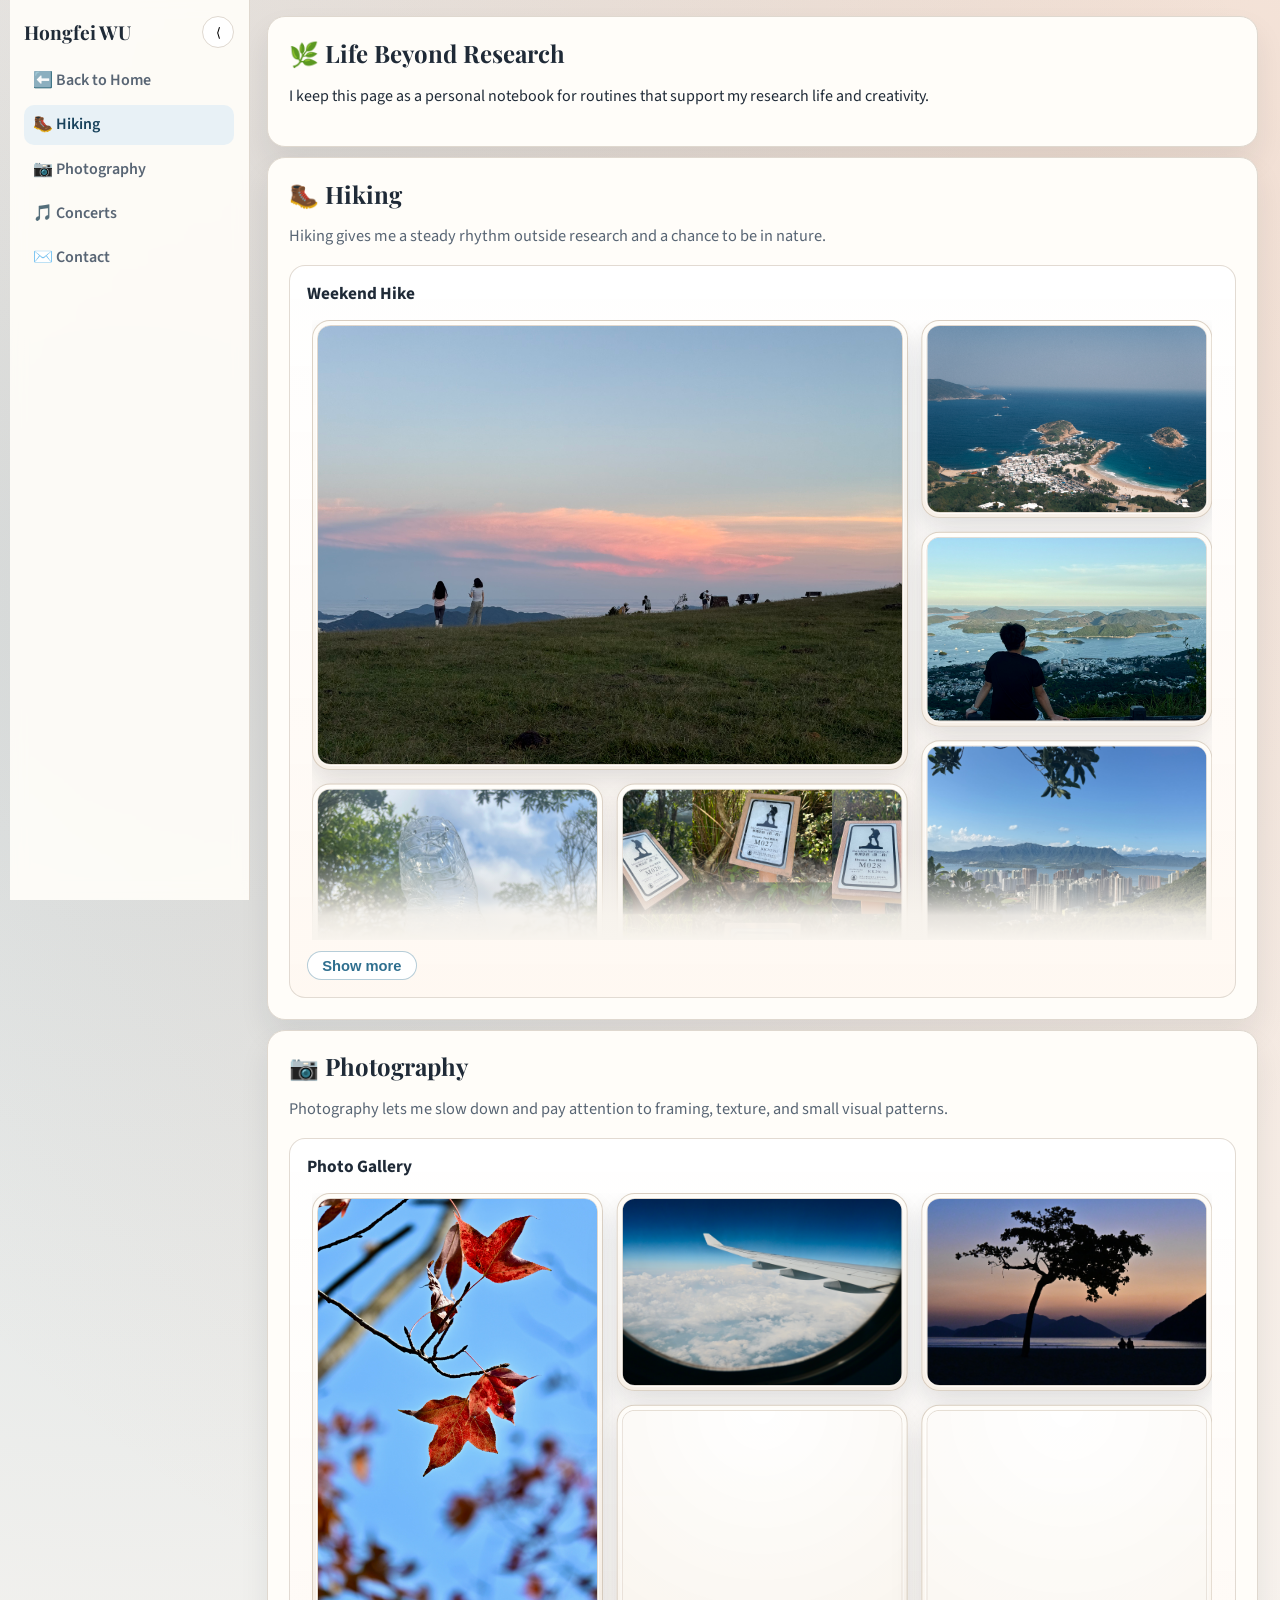
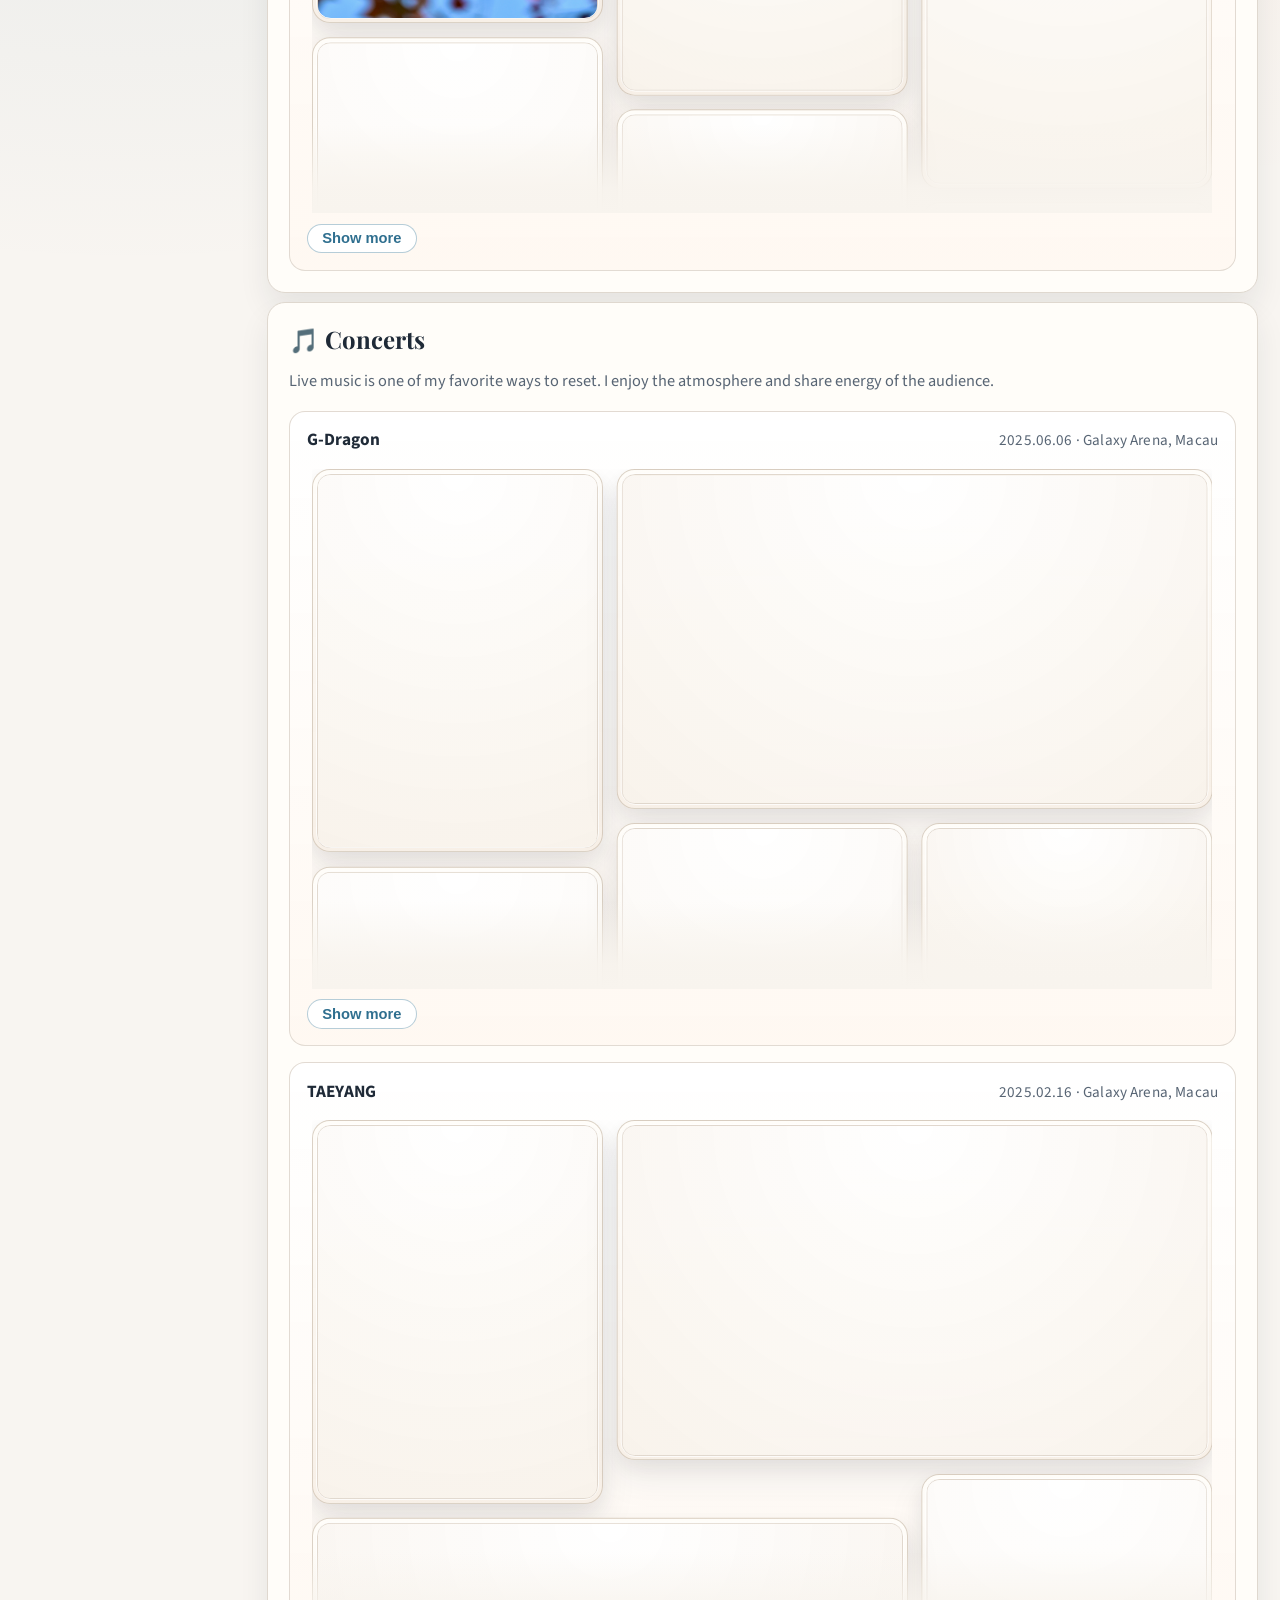
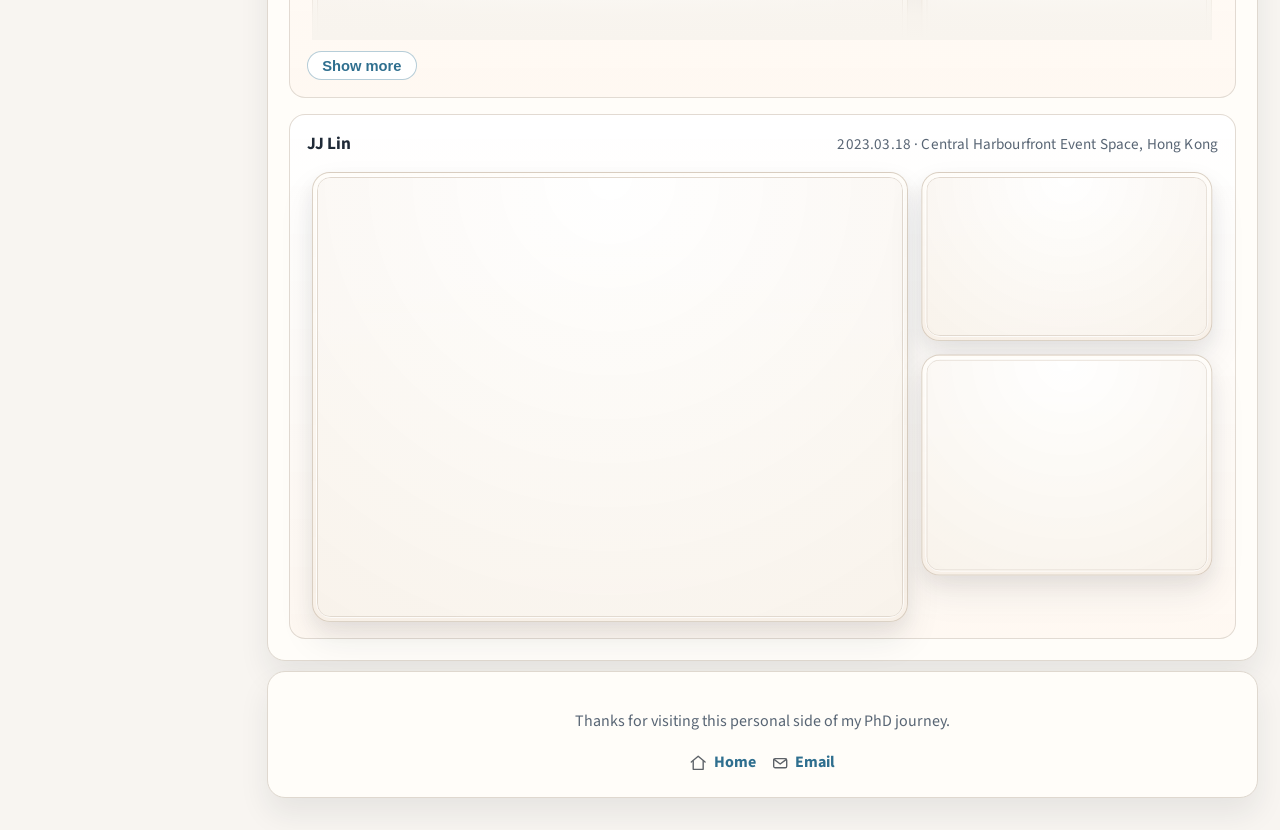
==== life.html @ f961ba1f "chore: update page content and scripts" ====
<!doctype html>
<html lang="en">
  <head>
    <meta charset="UTF-8" />
    <meta name="viewport" content="width=device-width, initial-scale=1.0" />
    <title>Life Beyond Research | Hongfei WU</title>
    <meta
      name="description"
      content="Personal life page of a Data Science & AI PhD student."
    />
    <link rel="preconnect" href="https://fonts.googleapis.com" />
    <link rel="preconnect" href="https://fonts.gstatic.com" crossorigin />
    <link
      href="https://fonts.googleapis.com/css2?family=Playfair+Display:wght@500;700&family=Source+Sans+3:wght@400;500;600;700&display=swap"
      rel="stylesheet"
    />
    <link rel="stylesheet" href="./styles.css" />
  </head>
  <body>
    <aside class="sidebar">
      <div class="sidebar-head">
        <a class="brand" href="./index.html">Hongfei WU</a>
        <button class="sidebar-toggle" aria-label="Hide or show sidebar">⟨</button>
      </div>
      <ul class="side-links">
        <li><a class="side-link" href="./index.html">⬅️ Back to Home</a></li>
        <li><a class="side-link" href="#hiking">🥾 Hiking</a></li>
        <!-- <li><a class="side-link" href="#travel">✈️ Travel</a></li> -->
        <li><a class="side-link" href="#photo">📷 Photography</a></li>
        <li><a class="side-link" href="#concert">🎵 Concerts</a></li>
        <li><a class="side-link" href="#contact">✉️ Contact</a></li>
      </ul>
      <!-- <a class="sidebar-life-link" href="./index.html">Back to Home ↗</a> -->
    </aside>
    <button class="sidebar-fab" aria-label="Toggle sidebar">☰</button>

    <main class="page-content">
      <section class="section reveal">
        <h2>🌿 Life Beyond Research</h2>
        <p>
          I keep this page as a personal notebook for routines that support my
          research life and creativity.
        </p>
      </section>

      <section id="hiking" class="section reveal">
        <h2>🥾 Hiking</h2>
        <p class="life-section-intro">
          Hiking gives me a steady rhythm outside research and a chance to be in nature.
          <!-- and often helps me organize ideas before I return to writing or coding. -->
        </p>
        <div class="life-groups">
          <section class="life-group concert-group photo-group">
            <div class="life-group-head">
              <h3>Weekend Hike</h3>
              <!-- <p>A short route with open views and enough distance to clear the week from my head.</p> -->
            </div>
            <div class="life-gallery concert-gallery hiking-gallery">
              <figure class="gallery-card" data-column-lock="0" data-column-span="2">
                <button
                  class="gallery-open"
                  type="button"
                  data-lightbox-src="./assets/hiking/Hiking_2.JPG"
                  data-lightbox-alt="Hiking moment 02"
                >
                  <img loading="lazy" decoding="async" src="./assets/hiking/Hiking_2.JPG" alt="Hiking moment 02" />
                </button>
              </figure>
              <figure class="gallery-card">
                <button
                  class="gallery-open"
                  type="button"
                  data-lightbox-src="./assets/hiking/Hiking_1.JPG"
                  data-lightbox-alt="Hiking moment 01"
                >
                  <img loading="lazy" decoding="async" src="./assets/hiking/Hiking_1.JPG" alt="Hiking moment 01" />
                </button>
              </figure>
              
              
              <figure class="gallery-card">
                <button
                  class="gallery-open"
                  type="button"
                  data-lightbox-src="./assets/hiking/Hiking_4.JPG"
                  data-lightbox-alt="Hiking moment 04"
                >
                  <img loading="lazy" decoding="async" src="./assets/hiking/Hiking_4.JPG" alt="Hiking moment 04" />
                </button>
              </figure>
              <figure class="gallery-card" data-column-lock="1">
                <button
                  class="gallery-open"
                  type="button"
                  data-lightbox-src="./assets/hiking/Hiking_3.JPG"
                  data-lightbox-alt="Hiking moment 03"
                >
                  <img loading="lazy" decoding="async" src="./assets/hiking/Hiking_3.JPG" alt="Hiking moment 03" />
                </button>
              </figure>
              
              <figure class="gallery-card">
                <button
                  class="gallery-open"
                  type="button"
                  data-lightbox-src="./assets/hiking/Hiking_5.JPG"
                  data-lightbox-alt="Hiking moment 05"
                >
                  <img loading="lazy" decoding="async" src="./assets/hiking/Hiking_5.JPG" alt="Hiking moment 05" />
                </button>
              </figure>
              <figure class="gallery-card">
                <button
                  class="gallery-open"
                  type="button"
                  data-lightbox-src="./assets/hiking/Hiking_6.JPG"
                  data-lightbox-alt="Hiking moment 06"
                >
                  <img loading="lazy" decoding="async" src="./assets/hiking/Hiking_6.JPG" alt="Hiking moment 06" />
                </button>
              </figure>
              <figure class="gallery-card">
                <button
                  class="gallery-open"
                  type="button"
                  data-lightbox-src="./assets/hiking/Hiking_7.JPG"
                  data-lightbox-alt="Hiking moment 07"
                >
                  <img loading="lazy" decoding="async" src="./assets/hiking/Hiking_7.JPG" alt="Hiking moment 07" />
                </button>
            </div>
          </section>
        </div>
      </section>

      <section id="photo" class="section reveal">
        <h2>📷 Photography</h2>
        <p class="life-section-intro">
          Photography lets me slow down and pay attention to framing, texture,
          and small visual patterns. 
          <!-- I like ordinary scenes that become memorable because of light, timing, or composition. -->
        </p>
        <div class="life-groups">
          <section class="life-group concert-group photo-group">
            <div class="life-group-head">
              <h3>Photo Gallery</h3>
              <!-- <p>Selected moments across cities, trails, and night scenes.</p> -->
            </div>
            <div class="life-gallery concert-gallery photo-gallery">
              <figure class="gallery-card">
                <button
                  class="gallery-open"
                  type="button"
                  data-lightbox-src="./assets/photography/HK_03.jpg"
                  data-lightbox-alt="Hong Kong photo 03"
                >
                  <img loading="lazy" decoding="async" src="./assets/photography/HK_03.jpg" alt="Hong Kong photo 03" />
                </button>
              </figure>
              <figure class="gallery-card">
                <button
                  class="gallery-open"
                  type="button"
                  data-lightbox-src="./assets/photography/Xian_01.jpg"
                  data-lightbox-alt="Xi'an photo 01"
                >
                  <img loading="lazy" decoding="async" src="./assets/photography/Xian_01.jpg" alt="Xi'an photo 01" />
                </button>
              </figure>
              <figure class="gallery-card">
                <button
                  class="gallery-open"
                  type="button"
                  data-lightbox-src="./assets/photography/HK_02.jpg"
                  data-lightbox-alt="Hong Kong photo 02"
                >
                  <img loading="lazy" decoding="async" src="./assets/photography/HK_02.jpg" alt="Hong Kong photo 02" />
                </button>
              </figure>
              
              <figure class="gallery-card">
                <button
                  class="gallery-open"
                  type="button"
                  data-lightbox-src="./assets/photography/HK_04.jpg"
                  data-lightbox-alt="Hong Kong photo 04"
                >
                  <img loading="lazy" decoding="async" src="./assets/photography/HK_04.jpg" alt="Hong Kong photo 04" />
                </button>
              </figure>
              <figure class="gallery-card">
                <button
                  class="gallery-open"
                  type="button"
                  data-lightbox-src="./assets/photography/GD_HelloKitty.jpg"
                  data-lightbox-alt="GD Hello Kitty street moment"
                >
                  <img loading="lazy" decoding="async" src="./assets/photography/GD_HelloKitty.jpg" alt="GD Hello Kitty street moment" />
                </button>
              </figure>
              
              <figure class="gallery-card">
                <button
                  class="gallery-open"
                  type="button"
                  data-lightbox-src="./assets/photography/HK_05.jpg"
                  data-lightbox-alt="Hong Kong photo 05"
                >
                  <img loading="lazy" decoding="async" src="./assets/photography/HK_05.jpg" alt="Hong Kong photo 05" />
                </button>
              </figure>
              <figure class="gallery-card">
                <button
                  class="gallery-open"
                  type="button"
                  data-lightbox-src="./assets/photography/HK_06.jpg"
                  data-lightbox-alt="Hong Kong photo 06"
                >
                  <img loading="lazy" decoding="async" src="./assets/photography/HK_06.jpg" alt="Hong Kong photo 06" />
                </button>
              </figure>
              <figure class="gallery-card">
                <button
                  class="gallery-open"
                  type="button"
                  data-lightbox-src="./assets/photography/Xian_03.jpg"
                  data-lightbox-alt="Xi'an photo 03"
                >
                  <img loading="lazy" decoding="async" src="./assets/photography/Xian_03.jpg" alt="Xi'an photo 03" />
                </button>
              </figure>
              
              <figure class="gallery-card">
                <button
                  class="gallery-open"
                  type="button"
                  data-lightbox-src="./assets/photography/MacLehose.jpg"
                  data-lightbox-alt="MacLehose trail photo"
                >
                  <img loading="lazy" decoding="async" src="./assets/photography/MacLehose.jpg" alt="MacLehose trail photo" />
                </button>
              </figure>
              
              <figure class="gallery-card">
                <button
                  class="gallery-open"
                  type="button"
                  data-lightbox-src="./assets/photography/Macau_01.jpg"
                  data-lightbox-alt="Macau photo 01"
                >
                  <img loading="lazy" decoding="async" src="./assets/photography/Macau_01.jpg" alt="Macau photo 01" />
                </button>
              </figure>
              <figure class="gallery-card">
                <button
                  class="gallery-open"
                  type="button"
                  data-lightbox-src="./assets/photography/Macau_02.jpg"
                  data-lightbox-alt="Macau photo 02"
                >
                  <img loading="lazy" decoding="async" src="./assets/photography/Macau_02.jpg" alt="Macau photo 02" />
                </button>
              </figure>
              <figure class="gallery-card">
                <button
                  class="gallery-open"
                  type="button"
                  data-lightbox-src="./assets/photography/Taiwan_01.jpg"
                  data-lightbox-alt="Taiwan photo 01"
                >
                  <img loading="lazy" decoding="async" src="./assets/photography/Taiwan_01.jpg" alt="Taiwan photo 01" />
                </button>
              </figure>
              <figure class="gallery-card" data-column-span="1">
                <button
                  class="gallery-open"
                  type="button"
                  data-lightbox-src="./assets/photography/Taiwan_02.jpg"
                  data-lightbox-alt="Taiwan photo 02"
                >
                  <img loading="lazy" decoding="async" src="./assets/photography/Taiwan_02.jpg" alt="Taiwan photo 02" />
                </button>
              </figure>
              <figure class="gallery-card">
                <button
                  class="gallery-open"
                  type="button"
                  data-lightbox-src="./assets/photography/HK_01.jpg"
                  data-lightbox-alt="Hong Kong photo 01"
                >
                  <img loading="lazy" decoding="async" src="./assets/photography/HK_01.jpg" alt="Hong Kong photo 01" />
                </button>
              </figure>
              <figure class="gallery-card">
                <button
                  class="gallery-open"
                  type="button"
                  data-lightbox-src="./assets/photography/KL_01.jpg"
                  data-lightbox-alt="Kuala Lumpur photo 01"
                >
                  <img loading="lazy" decoding="async" src="./assets/photography/KL_01.jpg" alt="Kuala Lumpur photo 01" />
                </button>
              </figure>
              <figure class="gallery-card">
                <button
                  class="gallery-open"
                  type="button"
                  data-lightbox-src="./assets/photography/Xian_02.jpg"
                  data-lightbox-alt="Xi'an photo 02"
                >
                  <img loading="lazy" decoding="async" src="./assets/photography/Xian_02.jpg" alt="Xi'an photo 02" />
                </button>
              </figure>
              
            </div>
          </section>
        </div>
      </section>

      <section id="concert" class="section reveal">
        <h2>🎵 Concerts</h2>
        <p class="life-section-intro">
          Live music is one of my favorite ways to reset. I enjoy the
          atmosphere and share energy of the audience.
          <!-- , and the way a strong performance can stay in memory long after the night ends. -->
        </p>
        <div class="life-groups">

          <section class="life-group concert-group">
            <div class="life-group-head">
              <h3>G-Dragon</h3>
              <p class="life-group-meta">2025.06.06 · Galaxy Arena, Macau</p>
            </div>
            <div class="life-gallery concert-gallery">
              <figure class="gallery-card" data-column-lock="0">
                <button
                  class="gallery-open"
                  type="button"
                  data-lightbox-src="./assets/concert/GD_MC_02.jpeg"
                  data-lightbox-alt="G-Dragon concert moment 02"
                >
                  <img loading="lazy" decoding="async" src="./assets/concert/GD_MC_02.jpeg" alt="G-Dragon concert moment 02" />
                </button>
              </figure>
              <figure class="gallery-card" data-column-lock="1" data-column-span="2">
                <button
                  class="gallery-open"
                  type="button"
                  data-lightbox-src="./assets/concert/GD_MC_04.JPG"
                  data-lightbox-alt="G-Dragon concert moment 04"
                >
                  <img loading="lazy" decoding="async" src="./assets/concert/GD_MC_04.JPG" alt="G-Dragon concert moment 04" />
                </button>
              </figure>
              <figure class="gallery-card" data-column-lock="0">
                <button
                  class="gallery-open"
                  type="button"
                  data-lightbox-src="./assets/concert/GD_MC_06.JPG"
                  data-lightbox-alt="G-Dragon concert moment 06"
                >
                  <img loading="lazy" decoding="async" src="./assets/concert/GD_MC_06.JPG" alt="G-Dragon concert moment 06" />
                </button>
              </figure>
              
              <figure class="gallery-card" data-column-lock="1">
                <button
                  class="gallery-open"
                  type="button"
                  data-lightbox-src="./assets/concert/GD_MC_01.jpeg"
                  data-lightbox-alt="G-Dragon concert moment 01"
                >
                  <img loading="lazy" decoding="async" src="./assets/concert/GD_MC_01.jpeg" alt="G-Dragon concert moment 01" />
                </button>
              </figure>
              <figure class="gallery-card" data-column-lock="1">
                <button
                  class="gallery-open"
                  type="button"
                  data-lightbox-src="./assets/concert/GD_MC_03.JPG"
                  data-lightbox-alt="G-Dragon concert moment 03"
                >
                  <img loading="lazy" decoding="async" src="./assets/concert/GD_MC_03.JPG" alt="G-Dragon concert moment 03" />
                </button>
              </figure>
              <figure class="gallery-card" data-column-lock="2">
                <button
                  class="gallery-open"
                  type="button"
                  data-lightbox-src="./assets/concert/GD_MC_05.JPG"
                  data-lightbox-alt="G-Dragon concert moment 05"
                >
                  <img loading="lazy" decoding="async" src="./assets/concert/GD_MC_05.JPG" alt="G-Dragon concert moment 05" />
                </button>
              </figure>
              <figure class="gallery-card" data-column-lock="2">
                <button
                  class="gallery-open"
                  type="button"
                  data-lightbox-src="./assets/concert/GD_MC_07.JPG"
                  data-lightbox-alt="G-Dragon concert moment 07"
                >
                  <img loading="lazy" decoding="async" src="./assets/concert/GD_MC_07.JPG" alt="G-Dragon concert moment 07" />
                </button>
              </figure>
            </div>
          </section>

          <section class="life-group concert-group">
            <div class="life-group-head">
              <h3>TAEYANG</h3>
              <p class="life-group-meta">2025.02.16 · Galaxy Arena, Macau</p>
            </div>
            <div class="life-gallery concert-gallery">
              <figure class="gallery-card" data-column-lock="0">
                <button
                  class="gallery-open"
                  type="button"
                  data-lightbox-src="./assets/concert/TY01.jpeg"
                  data-lightbox-alt="TAEYANG concert stage in Macau"
                >
                  <img loading="lazy" decoding="async" src="./assets/concert/TY01.jpeg" alt="TAEYANG concert stage in Macau" />
                </button>
              </figure>
              <figure class="gallery-card" data-column-lock="1" data-column-span="2">
                <button
                  class="gallery-open"
                  type="button"
                  data-lightbox-src="./assets/concert/TY03.JPG"
                  data-lightbox-alt="Audience view of TAEYANG concert"
                >
                  <img loading="lazy" decoding="async" src="./assets/concert/TY03.JPG" alt="Audience view of TAEYANG concert" />
                </button>
              </figure>
              <!-- <figure class="gallery-card" data-column-lock="1">
                <button
                  class="gallery-open"
                  type="button"
                  data-lightbox-src="./assets/concert/TY02.jpeg"
                  data-lightbox-alt="TAEYANG concert lighting moment"
                >
                  <img loading="lazy" decoding="async" src="./assets/concert/TY02.jpeg" alt="TAEYANG concert lighting moment" />
                </button>
              </figure> -->
              <figure class="gallery-card" data-column-lock="2">
                <button
                  class="gallery-open"
                  type="button"
                  data-lightbox-src="./assets/concert/TY04.JPG"
                  data-lightbox-alt="TAEYANG concert detail moment"
                >
                  <img loading="lazy" decoding="async" src="./assets/concert/TY04.JPG" alt="TAEYANG concert detail moment" />
                </button>
              </figure>
              <figure class="gallery-card" data-column-lock="0" data-column-span="2">
                <button
                  class="gallery-open"
                  type="button"
                  data-lightbox-src="./assets/concert/TY05.JPG"
                  data-lightbox-alt="TAEYANG concert moment 05"
                >
                  <img loading="lazy" decoding="async" src="./assets/concert/TY05.JPG" alt="TAEYANG concert moment 05" />
                </button>
              </figure>
            </div>
          </section>

          <section class="life-group concert-group">
            <div class="life-group-head">
              <h3>JJ Lin</h3>
              <p class="life-group-meta">2023.03.18 · Central Harbourfront Event Space, Hong Kong</p>
            </div>
            <div class="life-gallery concert-gallery">
              <figure class="gallery-card" data-column-lock="0" data-column-span="2">
                <button
                  class="gallery-open"
                  type="button"
                  data-lightbox-src="./assets/concert/JJ03.jpeg"
                  data-lightbox-alt="Audience view of JJ Lin concert"
                >
                  <img loading="lazy" decoding="async" src="./assets/concert/JJ03.jpeg" alt="Audience view of JJ Lin concert" />
                </button>
              </figure>

              <figure class="gallery-card" data-column-lock="2">
                <button
                  class="gallery-open"
                  type="button"
                  data-lightbox-src="./assets/concert/JJ01.JPG"
                  data-lightbox-alt="JJ Lin concert stage in Hong Kong"
                >
                  <img loading="lazy" decoding="async" src="./assets/concert/JJ01.JPG" alt="JJ Lin concert stage in Hong Kong" />
                </button>
              </figure>
              <figure class="gallery-card" data-column-lock="2">
                <button
                  class="gallery-open"
                  type="button"
                  data-lightbox-src="./assets/concert/JJ02.jpeg"
                  data-lightbox-alt="Audience view of JJ Lin concert"
                >
                  <img loading="lazy" decoding="async" src="./assets/concert/JJ02.jpeg" alt="Audience view of JJ Lin concert" />
                </button>
              </figure>

               
            </div>
          </section>
        </div>
      </section>

      <footer id="contact" class="footer section reveal">
        <p>Thanks for visiting this personal side of my PhD journey.</p>
        <div class="contact-links">
          <a href="./index.html" aria-label="Home">
            <span class="contact-icon" aria-hidden="true">
              <svg viewBox="0 0 24 24" fill="none">
                <path d="M3 10.5L12 3l9 7.5"></path>
                <path d="M5.5 9.5V20h13V9.5"></path>
              </svg>
            </span>
            <span>Home</span>
          </a>
          <a href="mailto:hung-fei.wu@connect.polyu.hk" aria-label="Email">
            <span class="contact-icon" aria-hidden="true">
              <svg viewBox="0 0 24 24" fill="none">
                <rect x="3.5" y="6" width="17" height="12" rx="2"></rect>
                <path d="M4 7l8 6 8-6"></path>
              </svg>
            </span>
            <span>Email</span>
          </a>
        </div>
      </footer>
    </main>

    <div class="lightbox" aria-hidden="true">
      <button class="lightbox-close" type="button" aria-label="Close image viewer">×</button>
      <figure class="lightbox-figure">
        <img class="lightbox-image" src="" alt="" />
        <figcaption class="lightbox-caption"></figcaption>
      </figure>
    </div>

    <script src="./script.js"></script>
  </body>
</html>
---- styles.css ----
:root {
  --bg: #f8f5f1;
  --surface: #fffdf9;
  --text: #1f2a37;
  --muted: #586574;
  --primary: #2f6f8f;
  --accent: #d97745;
  --line: #dfd8cf;
  --shadow: 0 16px 30px rgba(31, 42, 55, 0.08);
  --sidebar-w: 240px;
  --content-max: 1080px;
  --layout-max: calc(var(--sidebar-w) + var(--content-max) + 1.1rem);
  --concert-collapsed-height: 520px;
}

*,
*::before,
*::after {
  box-sizing: border-box;
}

html,
body {
  margin: 0;
  padding: 0;
}

html {
  scroll-behavior: smooth;
}

@media (prefers-reduced-motion: reduce) {
  html {
    scroll-behavior: auto;
  }
}

body {
  font-family: "Source Sans 3", sans-serif;
  color: var(--text);
  background:
    radial-gradient(circle at 85% 5%, rgba(217, 119, 69, 0.18), transparent 40%),
    radial-gradient(circle at 10% 15%, rgba(47, 111, 143, 0.18), transparent 35%),
    var(--bg);
  line-height: 1.6;
}

.sidebar {
  position: fixed;
  top: 0;
  left: max(0.6rem, calc((100vw - var(--layout-max)) / 2));
  width: var(--sidebar-w);
  height: 100vh;
  padding: 1rem 0.9rem;
  border-right: 1px solid var(--line);
  background: rgba(255, 253, 249, 0.92);
  backdrop-filter: blur(8px);
  display: grid;
  grid-template-rows: auto 1fr auto;
  z-index: 30;
  transition: transform 0.32s ease;
}

.sidebar-head {
  display: flex;
  align-items: center;
  justify-content: space-between;
  margin-bottom: 0.8rem;
}

.brand {
  font-family: "Playfair Display", serif;
  font-size: 1.2rem;
  font-weight: 700;
  color: var(--text);
  text-decoration: none;
  display: inline-block;
  transition: color 0.18s ease, transform 0.18s ease;
}

.brand:hover {
  color: #2f6f8f;
  transform: translateY(-1px);
}

.sidebar-toggle {
  border: 1px solid var(--line);
  background: #fff;
  border-radius: 999px;
  width: 2rem;
  height: 2rem;
  cursor: pointer;
}

.sidebar-fab {
  display: none;
  position: fixed;
  top: 0.8rem;
  left: 0.8rem;
  width: 2.1rem;
  height: 2.1rem;
  border-radius: 999px;
  border: 1px solid var(--line);
  background: #fff;
  z-index: 35;
  cursor: pointer;
}

.side-links {
  margin: 0;
  padding: 0;
  list-style: none;
  overflow-y: auto;
}

.side-links li + li {
  margin-top: 0.25rem;
}

.side-link {
  display: block;
  text-decoration: none;
  color: var(--muted);
  font-weight: 600;
  padding: 0.46rem 0.55rem;
  border-radius: 10px;
  transition: background 0.2s ease, color 0.2s ease;
}

.side-link:hover {
  background: #f3eee8;
  color: var(--text);
}

.side-link.active {
  background: #e8f1f6;
  color: #18425c;
}

.sidebar-life-link {
  margin-top: 0.8rem;
  display: inline-block;
  text-decoration: none;
  color: var(--primary);
  font-weight: 700;
  font-size: 0.95rem;
}

.page-content {
  width: min(var(--content-max), calc(100vw - var(--sidebar-w) - 2rem));
  margin-left: calc(
    max(0.6rem, calc((100vw - var(--layout-max)) / 2)) + var(--sidebar-w) + 1.1rem
  );
  margin-right: max(0.6rem, calc((100vw - var(--layout-max)) / 2));
  padding: 1rem 1.1rem 2rem 0;
  display: grid;
  gap: 0.6rem;
  transition: margin-left 0.32s ease;
}

body.sidebar-hidden .sidebar {
  transform: translateX(calc(-1 * var(--sidebar-w)));
}

body.sidebar-hidden .page-content {
  width: min(calc(var(--content-max) + var(--sidebar-w) + 1.1rem), calc(100vw - 2rem));
  margin-left: auto;
  margin-right: auto;
}

body.sidebar-hidden .sidebar-toggle {
  transform: rotate(180deg);
}

body.sidebar-hidden .sidebar-fab {
  display: inline-flex;
  align-items: center;
  justify-content: center;
}

.section {
  background: var(--surface);
  border: 1px solid var(--line);
  border-radius: 18px;
  padding: 1.3rem;
  box-shadow: var(--shadow);
  scroll-margin-top: 18px;
}

h1,
h2,
h3 {
  line-height: 1.25;
}

h2 {
  font-family: "Playfair Display", serif;
  margin: 0 0 0.9rem;
}

.about-layout {
  display: grid;
  grid-template-columns: 1.6fr 0.9fr;
  gap: 1rem;
  align-items: start;
}

.about-aside {
  display: grid;
  gap: 0.7rem;
}

.hero-actions {
  margin-top: 1.1rem;
  display: flex;
  flex-wrap: wrap;
  gap: 0.7rem;
}

.btn {
  display: inline-flex;
  align-items: center;
  justify-content: center;
  padding: 0.58rem 1.05rem;
  border-radius: 999px;
  text-decoration: none;
  font-weight: 700;
}

.btn.primary {
  background: var(--primary);
  color: #f7fbff;
}

.btn.ghost {
  border: 1px solid var(--line);
  color: var(--text);
}

.profile-card {
  margin: 0;
  border: 1px solid var(--line);
  border-radius: 14px;
  overflow: hidden;
  background: #fff;
}

.profile-card.compact img {
  width: 100%;
  aspect-ratio: 1 / 1;
  object-fit: cover;
  display: block;
}

.photo-card {
  width: 70%;
  justify-self: center;
}

.profile-meta-card {
  border: 1px solid var(--line);
  border-radius: 14px;
  padding: 0.65rem 0.8rem 0.8rem;
  background: #fffaf5;
  width: 72%;          /* 调整宽度，例：80% / 90% / 100% */
  justify-self: center; /* 居中；也可改 start/center/end */

}

.profile-facts {
  margin: 0;
  padding: 0;
  list-style: none;
  display: grid;
  gap: 0.35rem;
  font-size: 0.95rem;
}

.profile-facts li {
  display: flex;
  align-items: center;
  gap: 0.42rem;
}

.meta-icon {
  width: 1rem;
  height: 1rem;
  display: inline-flex;
  color: #8d8f92;
  flex: 0 0 auto;
  user-select: none;
  -webkit-user-select: none;
  pointer-events: none;
}

.meta-icon svg {
  width: 100%;
  height: 100%;
  stroke: currentColor;
  stroke-width: 1.8;
  stroke-linecap: round;
  stroke-linejoin: round;
}

.section-row {
  display: grid;
  grid-template-columns: 1fr 1fr;
  gap: 0.6rem;
}

.cards {
  display: grid;
  gap: 0.7rem;
}

.card {
  padding: 0.9rem;
  border-radius: 12px;
  border: 1px solid var(--line);
  background: #fff;
}

.card h3 {
  margin: 0 0 0.45rem;
}

.card p {
  margin: 0;
  color: var(--muted);
}

.timeline {
  display: grid;
  gap: 0.7rem;
}

.timeline-item {
  border-left: 3px solid var(--primary);
  padding-left: 0.75rem;
}

.timeline-item h3 {
  margin: 0;
}

.timeline-item p {
  margin: 0.2rem 0 0;
  color: var(--muted);
}

.edu-timeline {
  position: relative;
  gap: 1.6rem;
  padding-left: 1rem;
}

.edu-timeline::before {
  content: "";
  position: absolute;
  left: 0.2rem;
  top: 1.58rem;
  bottom: 0.15rem;
  width: 2px;
  background: linear-gradient(
    180deg,
    rgba(47, 111, 143, 0.95) 0%,
    rgba(47, 111, 143, 0.72) 38%,
    rgba(141, 176, 197, 0.48) 72%,
    rgba(141, 176, 197, 0.22) 100%
  );
}

.edu-timeline .timeline-item {
  position: relative;
  border-left: 0;
  padding-left: 1rem;
}

.edu-timeline .timeline-item::before {
  content: "";
  position: absolute;
  left: -1.02rem;
  top: 1.3rem;
  width: 0.58rem;
  height: 0.58rem;
  border-radius: 999px;
  border: 2px solid rgba(47, 111, 143, 0.95);
  background: #fff;
}

.edu-timeline .timeline-item:nth-child(2)::before {
  border-color: rgba(47, 111, 143, 0.65);
}

.edu-timeline .timeline-item:nth-child(3)::before {
  border-color: rgba(141, 176, 197, 0.45);
}

.edu-timeline .timeline-item h3 {
  margin-bottom: 0.25rem;
}

.edu-entry {
  display: grid;
  grid-template-columns: 48px minmax(0, 1fr);
  gap: 0.7rem;
  align-items: start;
}

.edu-logo {
  width: 40px;
  height: 40px;
  object-fit: contain;
  /* 位置向下移动 */
  margin-top: 0.35rem;
}

.edu-logo2 {
  width: 44px;
  height: 44px;
  object-fit: contain;
  margin-top: 0.25rem;
}

.edu-copy h3 {
  margin: 0;
}

.edu-copy p {
  margin: 0.2rem 0 0;
}

.edu-copy {
  min-width: 0;
}

.edu-copy h3,
.edu-copy p {
  overflow-wrap: anywhere;
  word-break: break-word;
}

.teaching-head {
  display: grid;
  grid-template-columns: 1fr auto;
  align-items: start;
  gap: 0.8rem;
}

.teaching-time {
  white-space: nowrap;
  color: var(--muted);
  font-weight: 600;
}

@media (max-width: 680px) {
  .teaching-head {
    grid-template-columns: 1fr;
    gap: 0.2rem;
  }

  .teaching-time {
    justify-self: start;
  }
}

.news-list {
  margin: 0;
  padding: 0;
  list-style: none;
  display: grid;
  gap: 0.4rem;
}

.news-list time {
  font-weight: 700;
  margin-right: 0.45rem;
  color: var(--accent);
}

.publication-list {
  margin: 0;
  padding: 0;
  list-style: none;
  display: grid;
  gap: 0.9rem;
}

.publication-item {
  display: grid;
  grid-template-columns: clamp(140px, 20vw, 190px) minmax(0, 1fr);
  gap: 0.9rem;
  align-items: start;
}

.pub-thumb-link {
  display: block;
  border-radius: 8px;
  overflow: hidden;
  border: 1px solid var(--line);
  transition: transform 0.22s ease, box-shadow 0.22s ease;
}

.pub-thumb-link:hover {
  transform: translateY(-3px) scale(1.03);
  box-shadow: 0 10px 20px rgba(31, 42, 55, 0.16);
}

.pub-thumb {
  width: 100%;
  /* aspect-ratio: 16 / 10; */
  object-fit: cover;
  border: 0;
  border-radius: 0;
  background: #fff;
  display: block;
}

.pub-body {
  min-width: 0;
  /* 向右移动 */
  padding-right: 0.25rem;
}

.pub-title {
  margin: 0;
  font-weight: 700;
}

.pub-meta {
  margin: 0.2rem 0 0;
  color: var(--muted);
}

.pub-venue {
  margin: 0.15rem 0 0;
  color: #364657;
  font-size: 0.95rem;
  /* # 字体倾斜 */
  font-style: italic;
}

.pub-venue a {
  color: var(--primary);
  text-decoration: none;
  border-bottom: 1px solid rgba(47, 111, 143, 0.35);
}

.pub-venue a:hover {
  color: #1f5874;
  border-bottom-color: #1f5874;
}

.pub-links {
  margin: 0.2rem 0 0;
  display: flex;
  gap: 0.6rem;
}

.pub-links a {
  display: inline-flex;
  align-items: center;
  gap: 0.28rem;
  color: var(--primary);
  text-decoration: none;
  font-weight: 600;
  transition: color 0.18s ease, text-decoration-color 0.18s ease;
}

.pub-link-icon {
  width: 0.95rem;
  height: 0.95rem;
  display: inline-flex;
  color: #6b7077;
  flex: 0 0 auto;
  user-select: none;
  -webkit-user-select: none;
  pointer-events: none;
}

.pub-link-icon svg {
  width: 100%;
  height: 100%;
  stroke: currentColor;
  stroke-width: 1.7;
  stroke-linecap: round;
  stroke-linejoin: round;
  fill: none;
}

.pub-link-icon.github-mark svg {
  stroke: none;
  fill: currentColor;
}

.pub-link-icon.github-mark {
  color: #24292f;
}

.pub-links a:hover {
  color: #3d89af;
  text-decoration: underline;
  text-decoration-thickness: 1.5px;
  text-underline-offset: 2px;
}

.publication-entry-link {
  margin: -0.25rem 0 0.85rem;
}

.publication-entry-link .life-link {
  margin-top: 0;
  text-decoration: none;
}

.publication-hero {
  background:
    radial-gradient(circle at top right, rgba(47, 111, 143, 0.12), transparent 40%),
    radial-gradient(circle at bottom left, rgba(217, 119, 69, 0.12), transparent 42%),
    var(--surface);
}

.publication-label {
  margin: 0;
  color: var(--accent);
  font-weight: 700;
  letter-spacing: 0.04em;
  text-transform: uppercase;
  font-size: 0.82rem;
}

.publication-hero-intro {
  margin: 0 0 0.95rem;
  max-width: 760px;
  color: var(--muted);
}

.publication-kpis {
  display: grid;
  grid-template-columns: repeat(3, minmax(0, 1fr));
  gap: 0.65rem;
}

.publication-kpi-card {
  margin: 0;
  border: 1px solid var(--line);
  border-radius: 12px;
  background: rgba(255, 255, 255, 0.9);
  padding: 0.85rem 0.95rem;
}

.publication-kpi-value {
  margin: 0;
  font-family: "Playfair Display", serif;
  font-size: 1.2rem;
  font-weight: 700;
}

.publication-kpi-label {
  margin: 0.1rem 0 0;
  color: var(--muted);
  font-size: 0.92rem;
}

.featured-publication {
  border: 1px solid var(--line);
  border-radius: 16px;
  padding: 0.9rem;
  background: #fff;
}

.pub-summary {
  margin: 0.4rem 0 0;
  color: #364657;
}

.publication-list-stacked {
  gap: 0.7rem;
}

.publication-record {
  display: grid;
  grid-template-columns: 74px minmax(0, 1fr);
  gap: 0.75rem;
  padding: 0.85rem 0.9rem;
  border: 1px solid var(--line);
  border-radius: 12px;
  background: #fff;
}

.publication-year {
  margin: 0;
  font-family: "Playfair Display", serif;
  font-weight: 700;
  color: var(--primary);
  font-size: 1.05rem;
}

.publication-software-cards .card p + .pub-links {
  margin-top: 0.4rem;
}

@media (max-width: 520px) {
  .publication-item {
    grid-template-columns: 1fr;
  }

  .pub-thumb-link {
    max-width: 280px;
  }
}

.awards-list {
  display: grid;
  gap: 0.75rem;
}

.award-item {
  border: 1px solid var(--line);
  border-radius: 12px;
  padding: 0.9rem 1rem;
  background: #fff;
}

.award-item h3 {
  margin: 0;
}

.award-item p {
  margin: 0.2rem 0 0;
  color: var(--muted);
}

.life-summary .life-panel {
  display: block;
  border: 1px solid var(--line);
  border-radius: 12px;
  padding: 1rem;
  text-decoration: none;
  background: linear-gradient(145deg, #ffffff 20%, #fff7ee 100%);
}

.life-summary .life-panel p {
  margin: 0;
  color: var(--muted);
}

.life-summary-intro {
  margin: 0 0 0.9rem;
  color: var(--muted);
}

.life-preview-grid {
  display: grid;
  grid-template-columns: repeat(3, minmax(0, 1fr));
  gap: 0.8rem;
}

.life-preview-card {
  border: 1px solid var(--line);
  border-radius: 14px;
  padding: 0.9rem;
  text-decoration: none;
  color: inherit;
  background: linear-gradient(145deg, #ffffff 20%, #fff7ee 100%);
  box-shadow: 0 10px 22px rgba(31, 42, 55, 0.06);
  transition: transform 0.2s ease, box-shadow 0.2s ease, border-color 0.2s ease;
}

.life-preview-card:hover {
  transform: translateY(-2px);
  box-shadow: 0 14px 26px rgba(31, 42, 55, 0.1);
  border-color: #cfc2b3;
}

.life-preview-card h3 {
  margin: 0;
}

.life-preview-card p {
  margin: 0.35rem 0 0.75rem;
  color: var(--muted);
}

.life-preview-images {
  display: grid;
  grid-template-columns: repeat(2, minmax(0, 1fr));
  gap: 0.45rem;
  margin-bottom: 0;
}

.life-preview-images img {
  width: 100%;
  aspect-ratio: 4 / 3;
  object-fit: cover;
  border-radius: 9px;
  border: 1px solid rgba(223, 216, 207, 0.9);
}

.life-panel-full {
  width: 100%;
  margin-top: 0.65rem;
  display: flex;
  justify-content: flex-end;
}

.life-summary .life-panel-full {
  border: 0;
  padding: 0;
  background: transparent;
  box-shadow: none;
}

.life-summary .life-panel-full .life-link {
  margin-top: 0;
  padding: 0.45rem 0.85rem;
  border: 1px solid var(--line);
  border-radius: 999px;
  background: #fff;
  color: var(--primary);
  line-height: 1;
  transition: background 0.2s ease, border-color 0.2s ease;
}

.life-summary .life-panel-full:hover .life-link {
  background: #f7fbff;
  border-color: #bfd4e0;
}

.life-grid {
  display: grid;
  grid-template-columns: repeat(3, minmax(0, 1fr));
  gap: 0.8rem;
}

.life-grid article {
  border: 1px solid var(--line);
  border-radius: 12px;
  padding: 0.9rem;
  background: linear-gradient(145deg, #ffffff 20%, #fff7ee 100%);
}

.life-grid h3 {
  margin: 0 0 0.45rem;
}

.life-grid p {
  margin: 0;
  color: var(--muted);
}

.life-section-intro {
  margin: 0 0 1rem;
  max-width: 760px;
  color: var(--muted);
  font-size: 1.02rem;
}

.life-groups {
  display: grid;
  gap: 1rem;
}

.life-group {
  border: 1px solid rgba(223, 216, 207, 0.9);
  border-radius: 16px;
  padding: 1rem;
  background: linear-gradient(180deg, rgba(255, 255, 255, 0.88) 0%, rgba(255, 248, 241, 0.92) 100%);
}

.life-group-head {
  margin-bottom: 0.9rem;
}

.life-group-head h3 {
  margin: 0;
  font-size: 1.08rem;
}

.life-group-head p {
  margin: 0.3rem 0 0;
  color: var(--muted);
}

.life-group-meta {
  font-size: 0.95rem;
  letter-spacing: 0.01em;
}

.life-gallery {
  display: grid;
  grid-template-columns: repeat(3, minmax(0, 1fr));
  gap: 1rem;
}

.gallery-card {
  margin: 0;
  border: 1px solid var(--line);
  border-radius: 14px;
  overflow: hidden;
  background: linear-gradient(180deg, #ffffff 0%, #fff8f1 100%);
  box-shadow: 0 10px 22px rgba(31, 42, 55, 0.07);
}

.gallery-open {
  display: block;
  width: 100%;
  padding: 0;
  border: 0;
  background: transparent;
  cursor: zoom-in;
  overflow: hidden;
}

.gallery-open img {
  display: block;
  width: 100%;
  aspect-ratio: 4 / 3;
  object-fit: cover;
  transition: transform 0.28s ease, filter 0.28s ease;
}

.gallery-open:hover img {
  transform: scale(1.04);
  filter: saturate(1.04);
}

.gallery-card figcaption {
  padding: 0.78rem 0.9rem 0.9rem;
  color: var(--muted);
  font-size: 0.95rem;
}

.concert-group {
  padding: 1.05rem;
}

.photo-group {
  --concert-collapsed-height: 620px;
}

.concert-group .life-group-head {
  display: flex;
  align-items: baseline;
  justify-content: space-between;
  gap: 1rem;
  flex-wrap: wrap;
  margin-bottom: 1rem;
}

.concert-group .life-group-meta {
  margin: 0;
  white-space: nowrap;
}

.concert-gallery {
  --concert-columns: 3;
  display: block;
  width: min(100%, 900px);
  margin-inline: auto;
  overflow-anchor: none;
  position: relative;
}

.concert-gallery .gallery-card {
  width: 100%;
  margin: 0;
  position: relative;
  padding: 0.24rem;
  border: 1px solid rgba(204, 191, 176, 0.7);
  border-radius: 18px;
  background:
    linear-gradient(180deg, rgba(255, 255, 255, 0.98) 0%, rgba(250, 244, 236, 0.98) 100%);
  box-shadow:
    0 8px 18px rgba(31, 42, 55, 0.06),
    0 18px 36px rgba(31, 42, 55, 0.08);
}

.concert-gallery .gallery-card::before {
  content: "";
  position: absolute;
  inset: 0.18rem;
  border-radius: 15px;
  border: 1px solid rgba(255, 255, 255, 0.75);
  pointer-events: none;
}

.concert-gallery .gallery-open {
  width: 100%;
  margin: 0;
}

.concert-gallery .gallery-open img {
  display: block;
  width: 100%;
  max-width: 100%;
  height: auto;
  aspect-ratio: auto;
  object-fit: contain;
  border: 1px solid rgba(216, 206, 194, 0.75);
  border-radius: 13px;
  background:
    radial-gradient(circle at top, rgba(255, 255, 255, 0.9), rgba(248, 242, 235, 0.95));
}

.concert-gallery .gallery-card figcaption {
  display: none;
}

.concert-group .gallery-card {
  background:
    linear-gradient(180deg, rgba(255, 253, 249, 0.98) 0%, rgba(247, 239, 230, 0.95) 100%);
}

.concert-group.is-collapsible .concert-gallery {
  max-height: var(--concert-collapsed-height);
  overflow: hidden;
  transition: max-height 0.42s cubic-bezier(0.2, 0.72, 0.22, 1);
  will-change: max-height;
}

.concert-group.is-collapsible:not(.is-expanded) .concert-gallery::after {
  content: "";
  position: absolute;
  left: 0;
  right: 0;
  bottom: 0;
  height: 88px;
  pointer-events: none;
  background: linear-gradient(
    180deg,
    rgba(248, 244, 238, 0) 0%,
    rgba(248, 244, 238, 0.92) 72%,
    rgba(248, 244, 238, 1) 100%
  );
  opacity: 1;
  transition: opacity 0.3s ease;
}

.concert-group.is-collapsible.is-expanded .concert-gallery {
  max-height: var(--concert-expanded-height, 1200px);
}

.concert-group.is-collapsible.is-expanded .concert-gallery::after {
  opacity: 0;
}

.concert-toggle {
  margin-top: 0.65rem;
  border: 1px solid rgba(47, 111, 143, 0.35);
  background: #fff;
  color: var(--primary);
  border-radius: 999px;
  padding: 0.36rem 0.9rem;
  font-weight: 700;
  font-size: 0.92rem;
  cursor: pointer;
  transition: color 0.2s ease, border-color 0.2s ease, background 0.2s ease;
}

.concert-toggle:hover {
  color: #1f5874;
  border-color: #1f5874;
  background: #fffdfa;
}

.lightbox {
  position: fixed;
  inset: 0;
  display: none;
  align-items: center;
  justify-content: center;
  padding: 1.2rem;
  background: rgba(18, 24, 32, 0.76);
  backdrop-filter: blur(6px);
  z-index: 90;
}

.lightbox.is-open {
  display: flex;
}

.lightbox-figure {
  margin: 0;
  max-width: min(980px, 92vw);
  max-height: 90vh;
}

.lightbox-image {
  display: block;
  max-width: 100%;
  max-height: calc(90vh - 3rem);
  border-radius: 14px;
  box-shadow: 0 18px 36px rgba(0, 0, 0, 0.28);
}

.lightbox-caption {
  margin-top: 0.7rem;
  text-align: center;
  color: #f5efe8;
}

.lightbox-close {
  position: absolute;
  top: 1rem;
  right: 1rem;
  width: 2.4rem;
  height: 2.4rem;
  border: 0;
  border-radius: 999px;
  background: rgba(255, 255, 255, 0.16);
  color: #fff;
  font-size: 1.6rem;
  cursor: pointer;
}

.life-link {
  margin-top: 0.7rem;
  display: inline-block;
  font-weight: 700;
  color: var(--primary);
}

.footer {
  text-align: center;
  color: var(--muted);
}

.contact-links {
  margin-top: 0.55rem;
  display: flex;
  justify-content: center;
  gap: 0.9rem;
  flex-wrap: wrap;
}

.contact-links a {
  display: inline-flex;
  align-items: center;
  gap: 0.4rem;
  color: var(--primary);
  text-decoration: none;
  font-weight: 700;
}

.contact-icon {
  width: 1.15rem;
  height: 1.15rem;
  display: inline-flex;
  color: #5d6268;
  flex: 0 0 auto;
  user-select: none;
  -webkit-user-select: none;
  pointer-events: none;
}

.contact-icon svg {
  width: 100%;
  height: 100%;
  stroke: currentColor;
  stroke-width: 1.8;
  stroke-linecap: round;
  stroke-linejoin: round;
}

.contact-icon.github-mark svg {
  stroke: none;
  fill: currentColor;
  width: 80%;
  height: 80%;
  margin: auto;
  display: block;
}

.contact-icon.github-mark {
  color: #24292f;
}

/* .visitor-counter a {
  display: inline-block;
}

.visitor-counter img {
  width: 100%;
  border: 1px solid var(--line);
  border-radius: 10px;
  background: #fff;
  display: block;
} */

.prof-link {
  color: var(--primary);
  text-decoration: none;
  font-weight: 600;
  border-bottom: 1px solid rgba(47, 111, 143, 0.35);
}
.prof-link1 {
  color: var(--text);
  text-decoration: none;
  font-weight: 600;
  border-bottom: 1.2px solid rgba(0, 0, 0, 0.35);
}

.prof-link:hover {
  color: #1f5874;
  border-bottom-color: #1f5874;
}

.reveal {
  opacity: 0;
  transform: translateY(12px);
  transition: opacity 0.55s ease, transform 0.55s ease;
}

.reveal.visible {
  opacity: 1;
  transform: translateY(0);
}

@media (max-width: 1040px) {
  .about-layout,
  .section-row,
  .life-preview-grid,
  .life-grid,
  .life-gallery,
  .publication-kpis {
    grid-template-columns: 1fr;
  }

  .edu-entry {
    grid-template-columns: 42px 1fr;
  }

  .edu-logo {
    width: 42px;
    height: 42px;
  }
}

@media (max-width: 860px) {
  .sidebar-fab {
    display: inline-flex;
    align-items: center;
    justify-content: center;
  }

  .sidebar {
    transform: translateX(calc(-1 * var(--sidebar-w)));
  }

  .page-content {
    width: calc(100vw - 2rem);
    margin-left: 1rem;
    padding-right: 1rem;
  }

  body.sidebar-visible-mobile .sidebar {
    transform: translateX(0);
  }

  body.sidebar-visible-mobile .sidebar-toggle {
    transform: rotate(180deg);
  }
}

@media (max-width: 640px) {
  .publication-record {
    grid-template-columns: 1fr;
  }

  .concert-group .life-group-head {
    align-items: flex-start;
  }

  .life-preview-images {
    grid-template-columns: repeat(2, minmax(0, 1fr));
  }
}
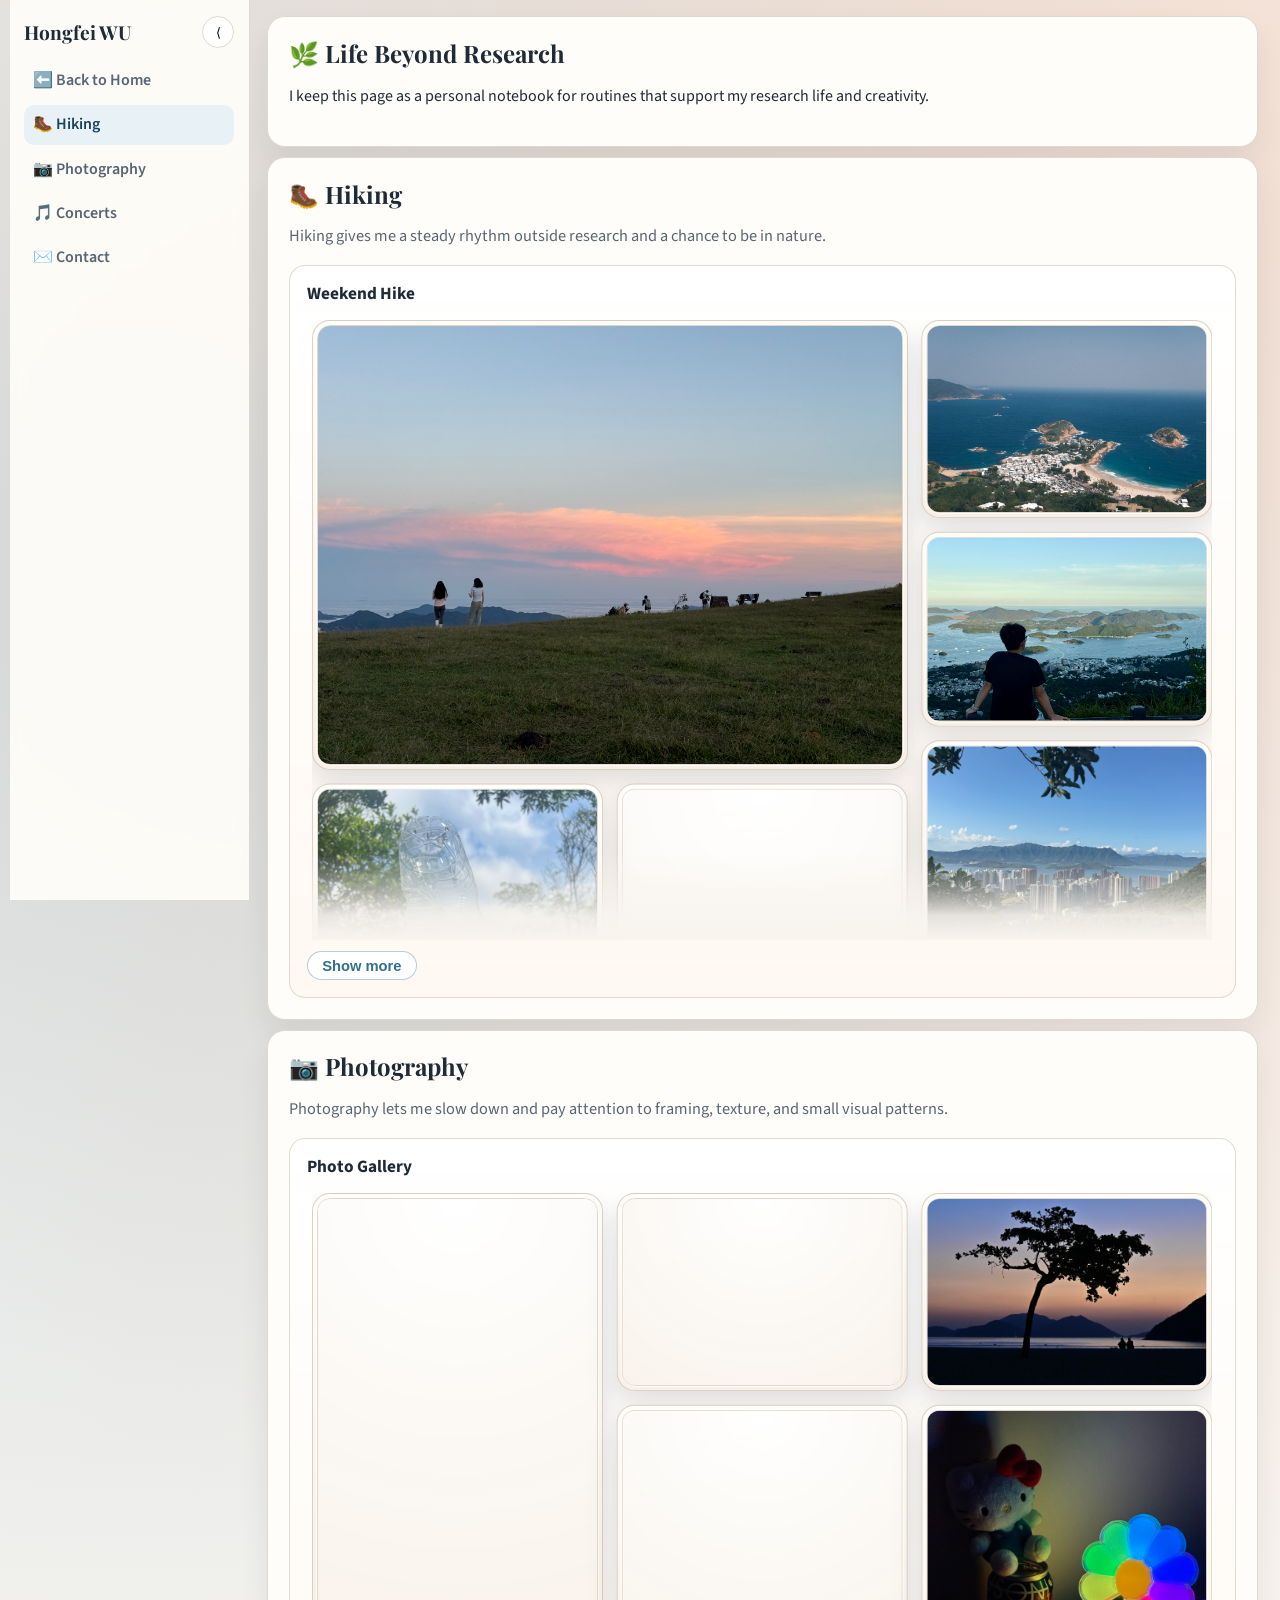
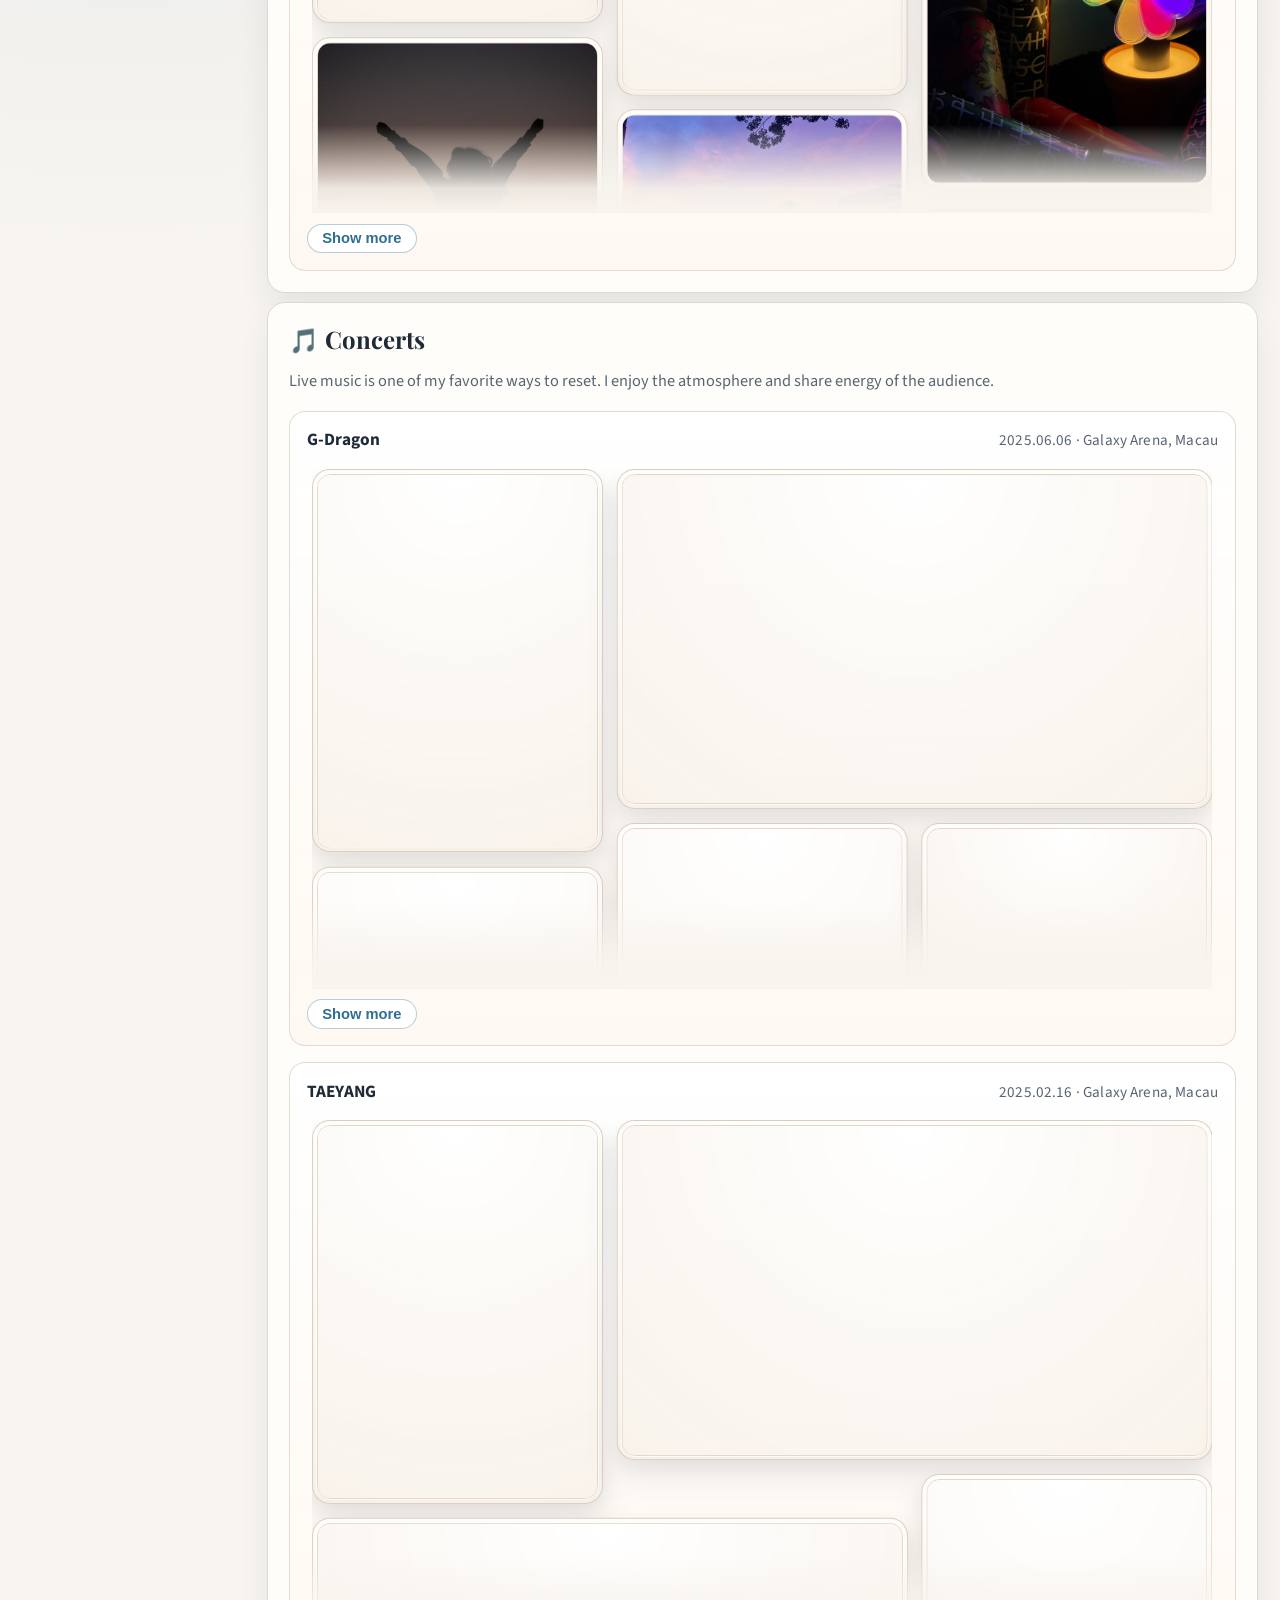
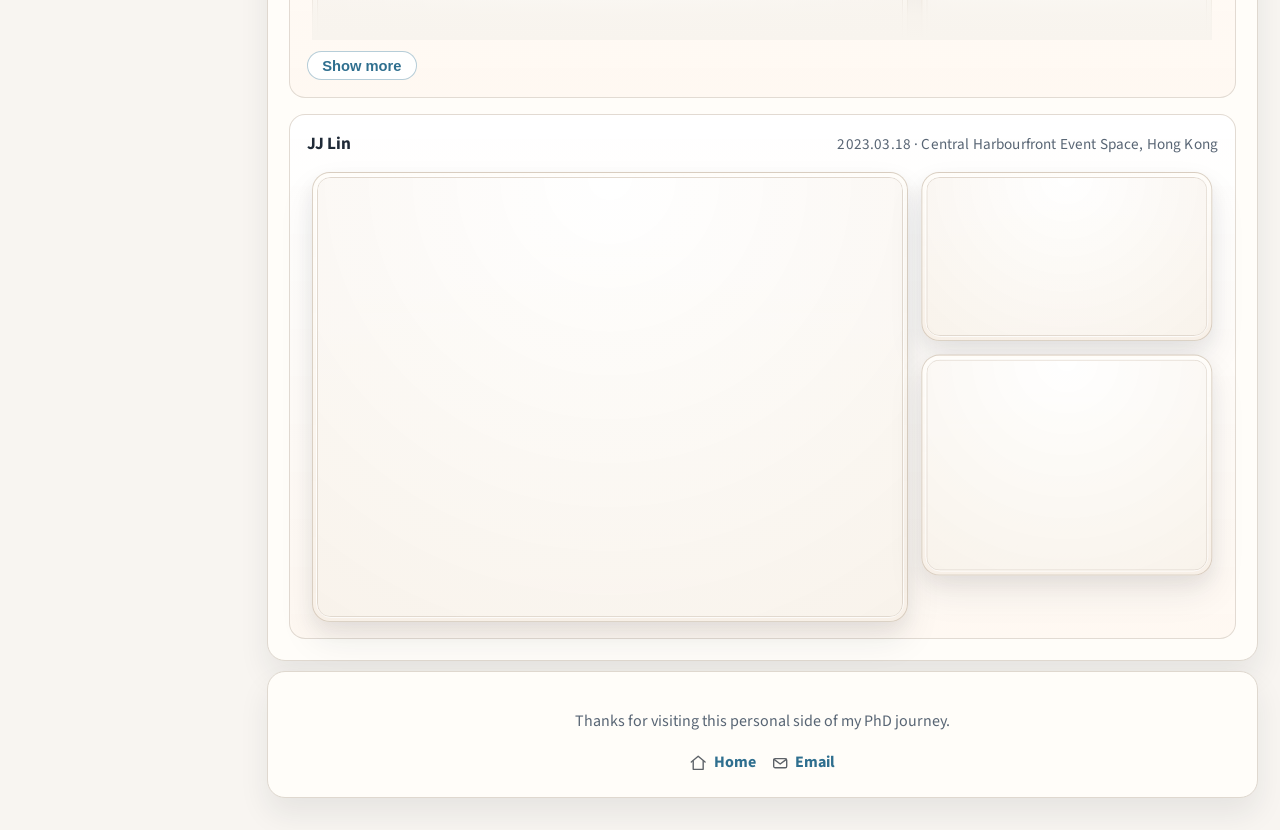
==== commit 75fce7be: "feat: update interaction logic and page content" ====
--- a/life.html
+++ b/life.html
@@ -128,6 +128,7 @@
                 >
                   <img loading="lazy" decoding="async" src="./assets/hiking/Hiking_7.JPG" alt="Hiking moment 07" />
                 </button>
+              </figure>
             </div>
           </section>
         </div>
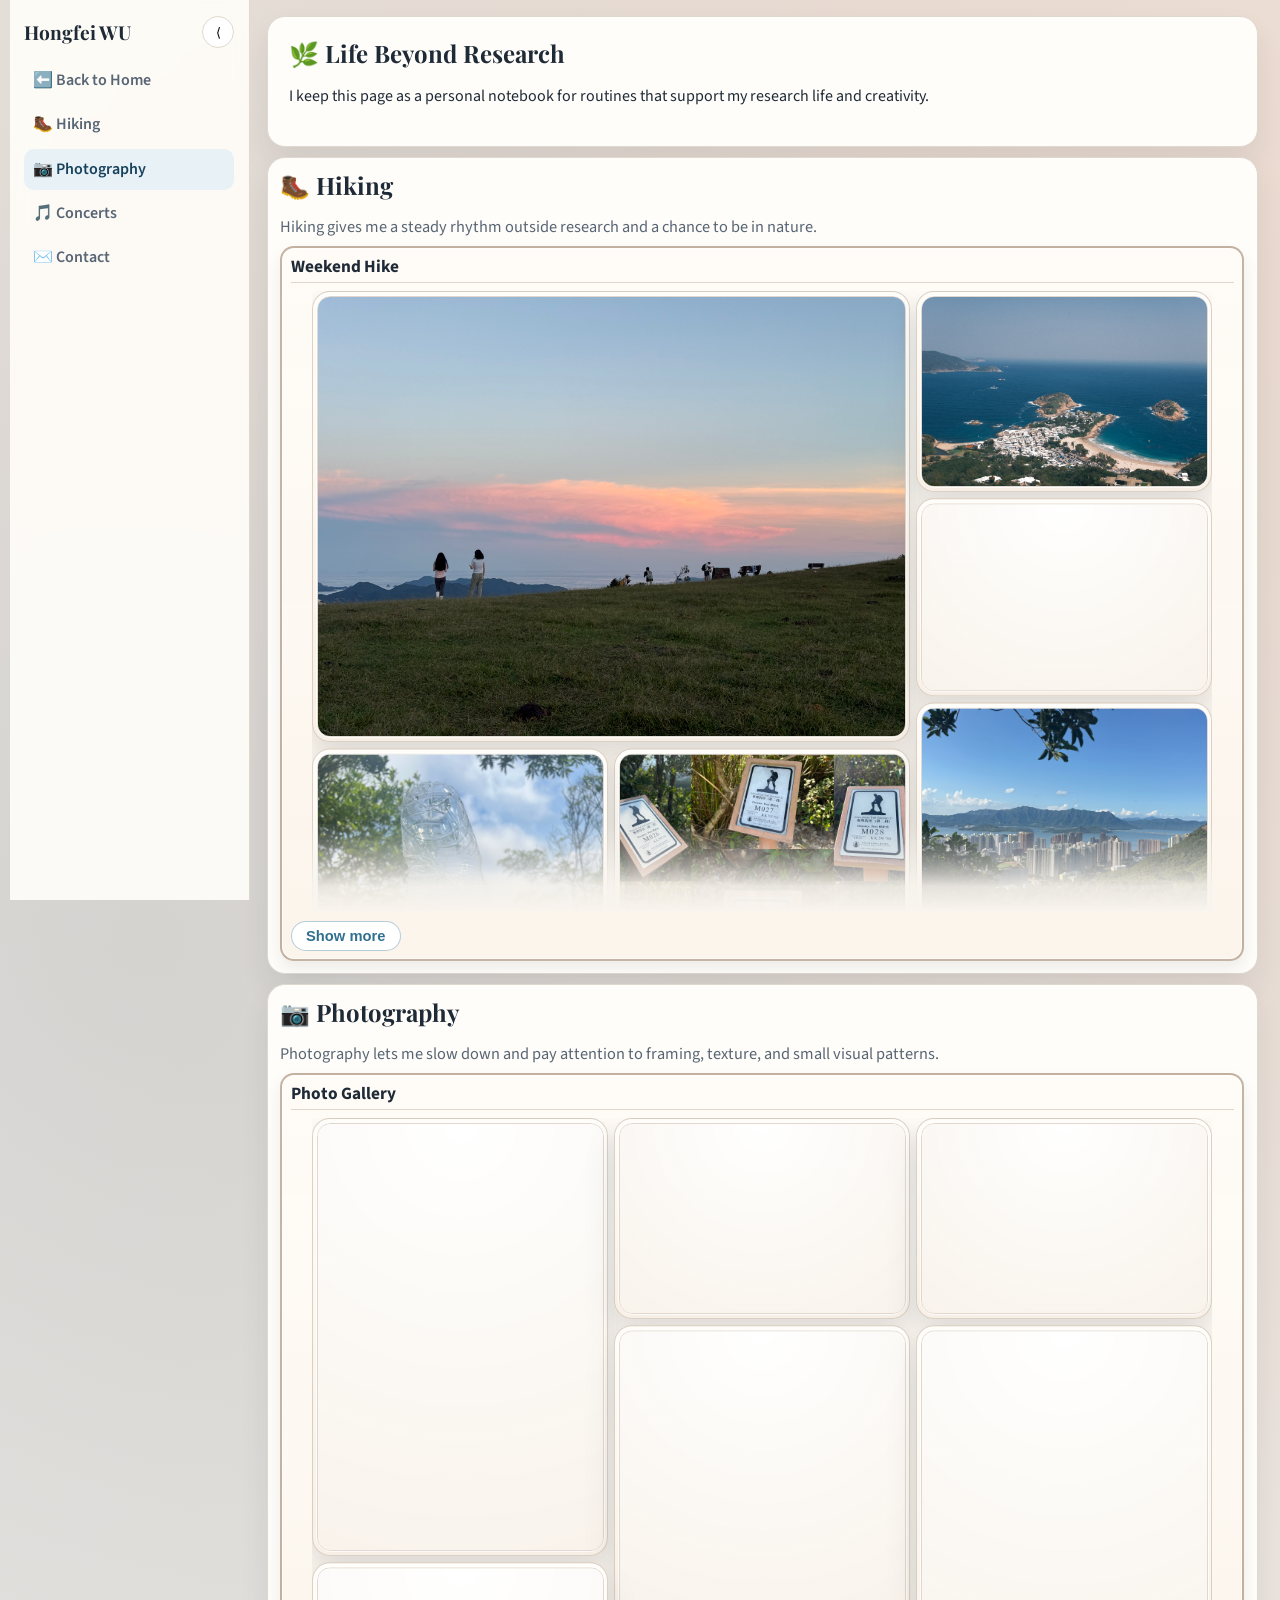
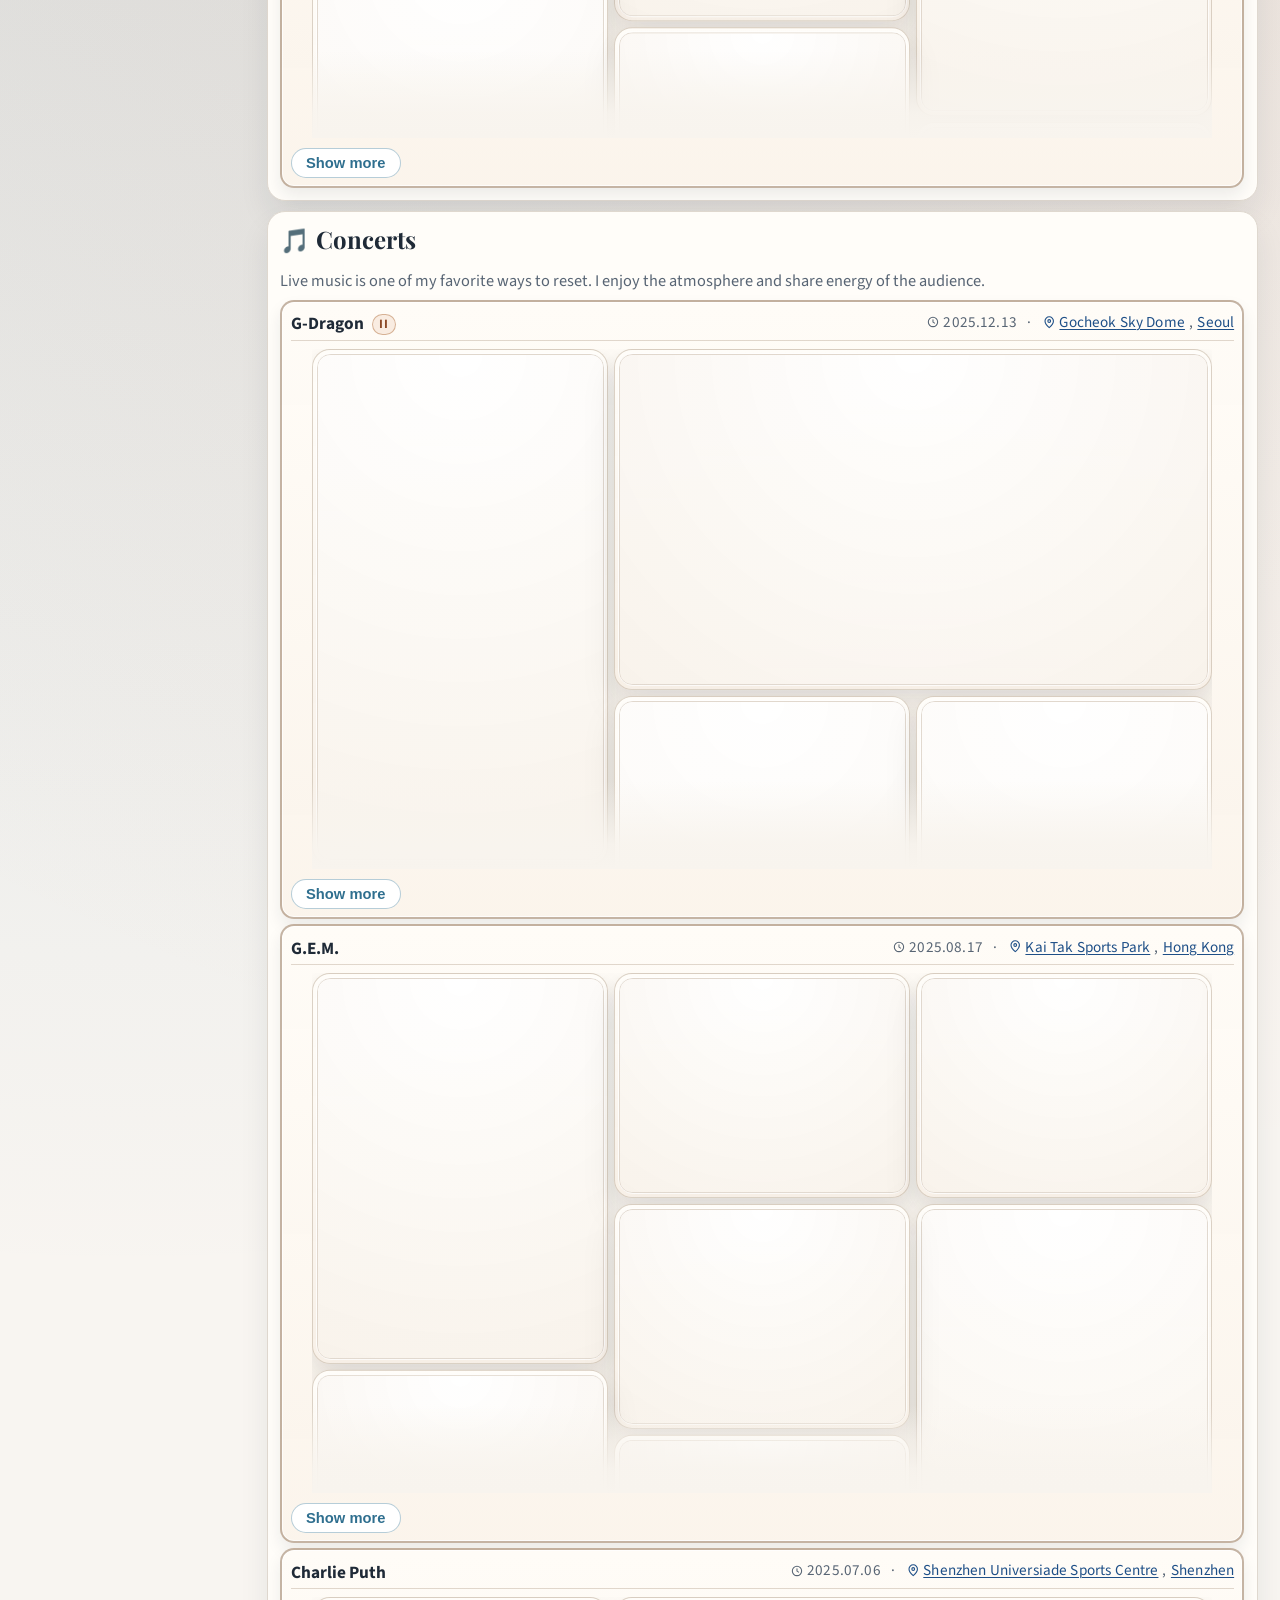
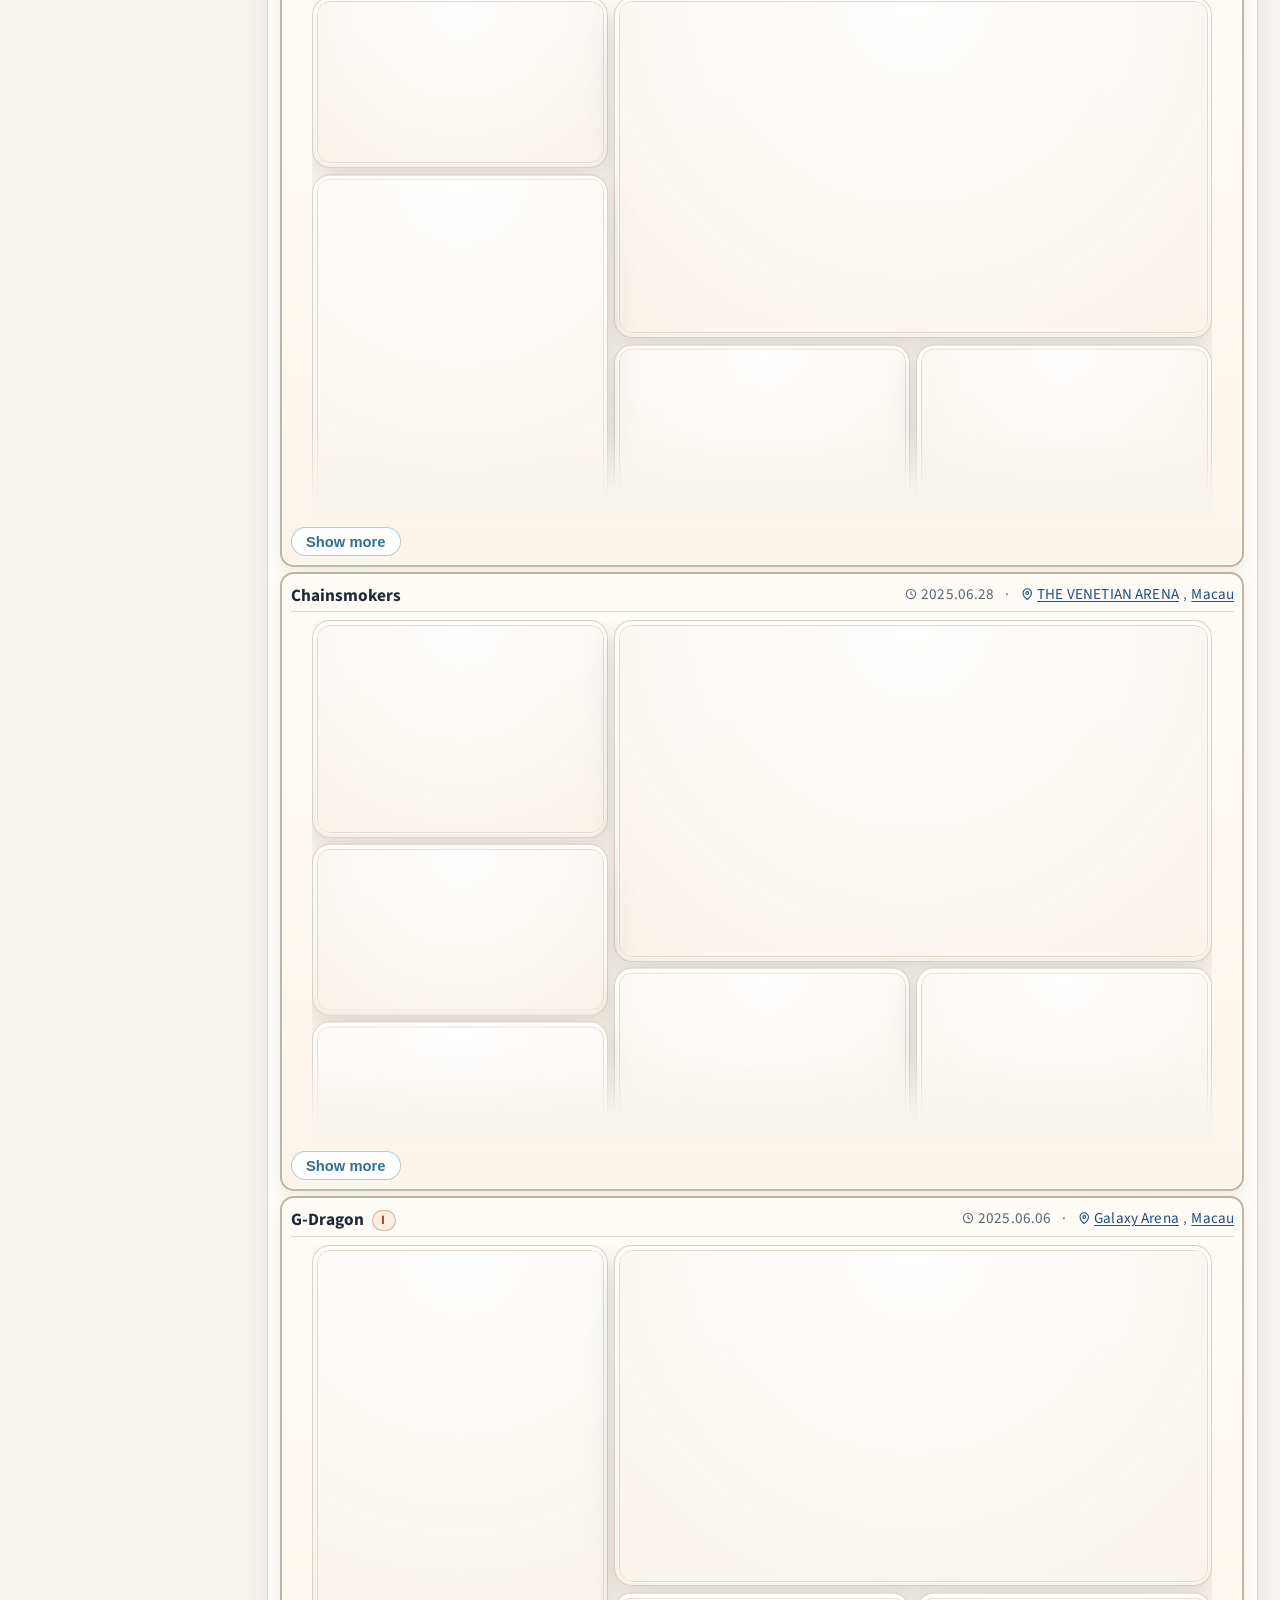
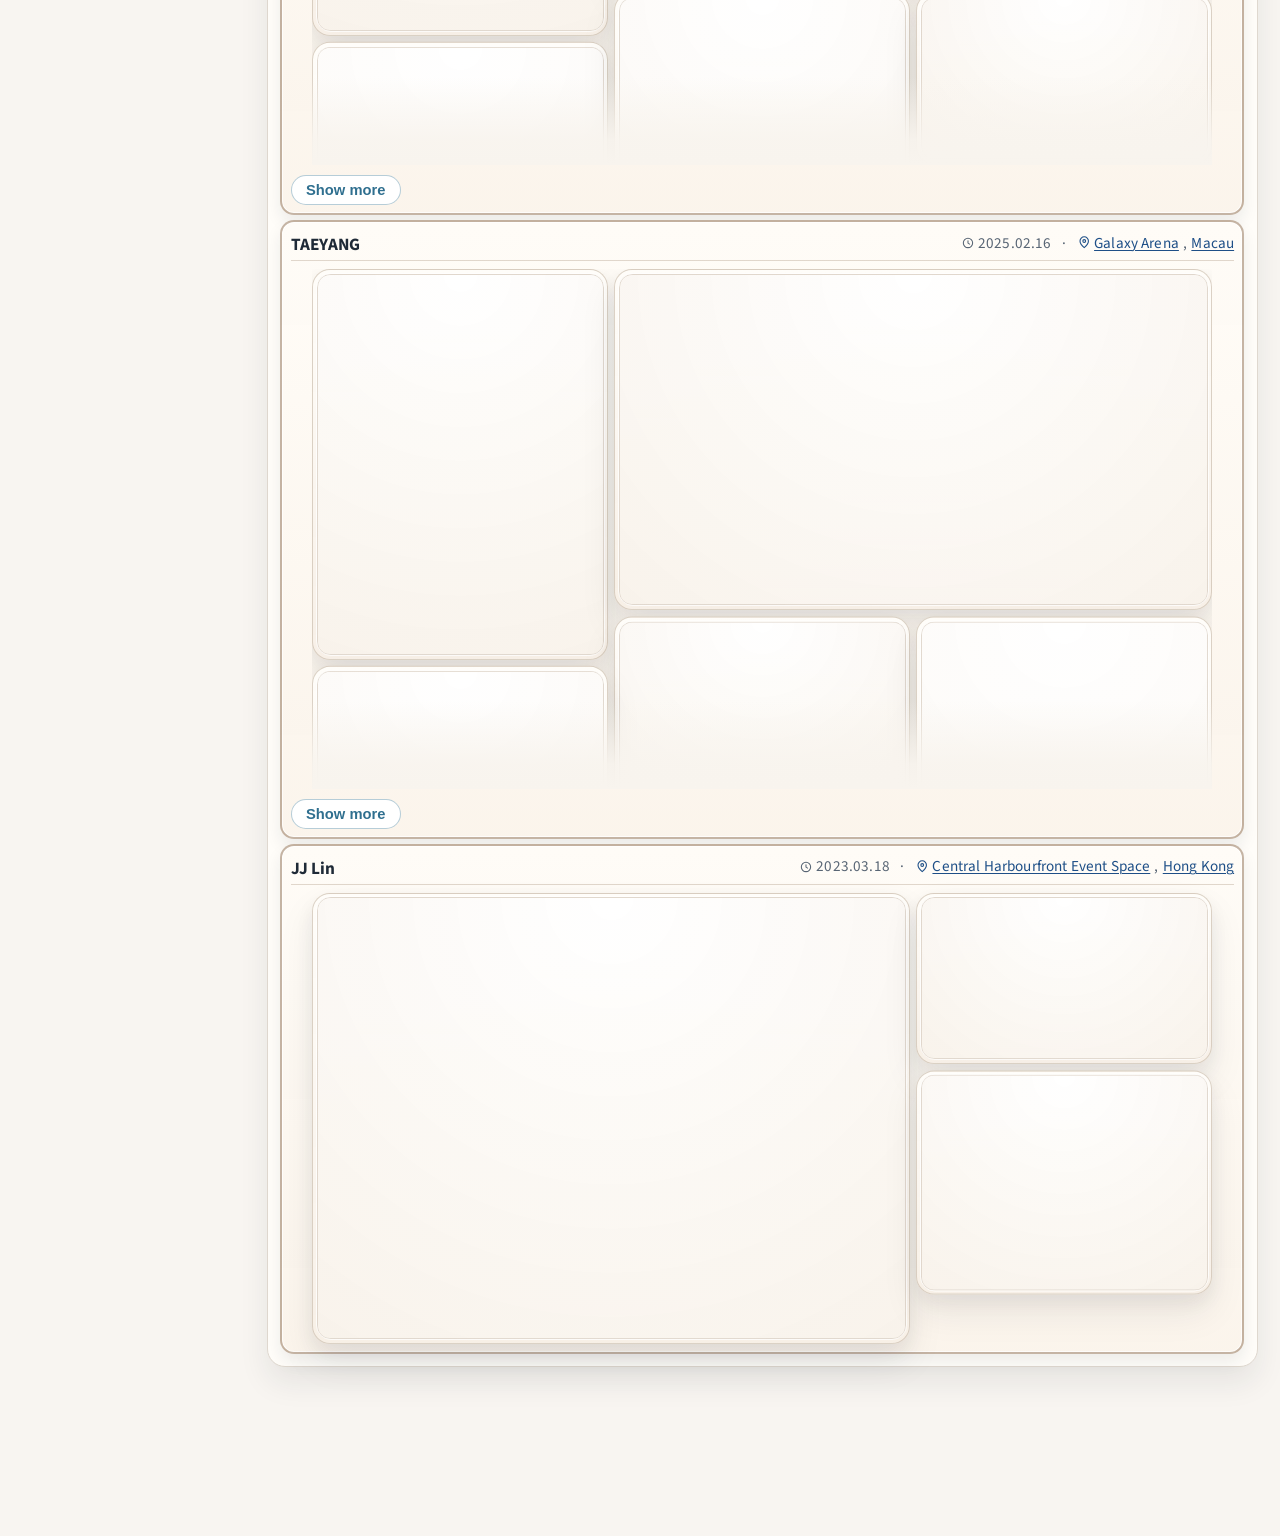
==== commit f8130aa5: "chore: commit remaining local changes" ====
--- a/life.html
+++ b/life.html
@@ -15,6 +15,68 @@
       rel="stylesheet"
     />
     <link rel="stylesheet" href="./styles.css" />
+     <style>
+      .lang-toggle-btn {
+        position: absolute;
+        top: 0.45rem;
+        right: 0.45rem;
+        z-index: 80;
+        border: 1px solid rgba(12, 32, 60, 0.32);
+        background: #fff8e8;
+        color: #0c203c;
+        border-radius: 999px;
+        padding: 0.62rem 1rem;
+        font-size: 0.95rem;
+        font-weight: 800;
+        letter-spacing: 0.03em;
+        cursor: pointer;
+        box-shadow: 0 10px 24px rgba(0, 0, 0, 0.18);
+      }
+      .lang-toggle-btn:hover {
+        background: #fff3d6;
+      }
+      .performer-link {
+        color: inherit;
+        text-decoration: underline;
+        text-underline-offset: 0.14em;
+      }
+      .performer-link:hover {
+        opacity: 0.82;
+      }
+      #hiking.section,
+      #photo.section,
+      #concert.section {
+        padding: 0.76rem;
+      }
+      #hiking .life-section-intro,
+      #photo .life-section-intro,
+      #concert .life-section-intro {
+        margin-bottom: 0.32rem;
+      }
+      #hiking .life-groups,
+      #photo .life-groups,
+      #concert .life-groups {
+        gap: 0.32rem;
+      }
+      #hiking .life-group,
+      #photo .life-group,
+      #concert .life-group {
+        padding: 0.52rem;
+        border: 2px solid rgba(128, 97, 68, 0.46);
+        border-radius: 14px;
+        background: linear-gradient(180deg, rgba(255, 252, 247, 0.98) 0%, rgba(251, 244, 235, 0.97) 100%);
+        box-shadow:
+          0 0 0 1px rgba(255, 255, 255, 0.75) inset,
+          0 8px 16px rgba(31, 42, 55, 0.08);
+      }
+      #hiking .life-group-head,
+      #photo .life-group-head,
+      #concert .life-group-head {
+        border-bottom: 1px solid rgba(128, 97, 68, 0.24);
+        padding-bottom: 0.28rem;
+        margin-bottom: 0.5rem;
+      }
+    </style>
   </head>
   <body>
     <aside class="sidebar">
@@ -326,82 +388,580 @@
           <!-- , and the way a strong performance can stay in memory long after the night ends. -->
         </p>
         <div class="life-groups">
-
           <section class="life-group concert-group">
             <div class="life-group-head">
-              <h3>G-Dragon</h3>
-              <p class="life-group-meta">2025.06.06 · Galaxy Arena, Macau</p>
+              <h3>G-Dragon <span class="concert-series-tag" aria-label="Show 2">II</span></h3>
+              <p class="life-group-meta">
+                <span class="meta-time">
+                  <span class="meta-time-icon" aria-hidden="true">
+                    <svg viewBox="0 0 24 24" fill="none">
+                      <circle cx="12" cy="12" r="8"></circle>
+                      <path d="M12 8v4.2l2.8 1.7"></path>
+                    </svg>
+                  </span>
+                  <span>2025.12.13</span>
+                </span>
+                <span class="meta-sep meta-sep-dot">·</span>
+                <a class="meta-link meta-venue-link" href="https://maps.google.com/?q=Gocheok+Sky+Dome" target="_blank" rel="noopener noreferrer">
+                  <span class="meta-map-icon" aria-hidden="true">
+                    <svg viewBox="0 0 24 24" fill="none">
+                      <path d="M12 21s7-5.6 7-11a7 7 0 10-14 0c0 5.4 7 11 7 11z"></path>
+                      <circle cx="12" cy="10" r="2.3"></circle>
+                    </svg>
+                  </span>
+                  Gocheok Sky Dome
+                </a>
+                <span class="meta-sep meta-sep-comma">,</span>
+                <a class="meta-link meta-location-link" href="https://maps.google.com/?q=Seoul" target="_blank" rel="noopener noreferrer">Seoul</a>
+              </p>
             </div>
             <div class="life-gallery concert-gallery">
               <figure class="gallery-card" data-column-lock="0">
                 <button
                   class="gallery-open"
                   type="button"
-                  data-lightbox-src="./assets/concert/GD_MC_02.jpeg"
+                  data-lightbox-src="./assets/concert/GD_KR/GD_KR_01.jpeg"
+                  data-lightbox-alt="G-Dragon Seoul concert moment 01"
+                >
+                  <img loading="lazy" decoding="async" src="./assets/concert/GD_KR/GD_KR_01.jpeg" alt="G-Dragon Seoul concert moment 01" />
+                </button>
+              </figure>
+              <figure class="gallery-card" data-column-lock="1" data-column-span="2">
+                <button
+                  class="gallery-open"
+                  type="button"
+                  data-lightbox-src="./assets/concert/GD_KR/GD_KR_03.jpeg"
+                  data-lightbox-alt="G-Dragon Seoul concert moment 03"
+                >
+                  <img loading="lazy" decoding="async" src="./assets/concert/GD_KR/GD_KR_03.jpeg" alt="G-Dragon Seoul concert moment 03" />
+                </button>
+              </figure>
+              <figure class="gallery-card" data-column-lock="1">
+                <button
+                  class="gallery-open"
+                  type="button"
+                  data-lightbox-src="./assets/concert/GD_KR/GD_KR_02.jpeg"
+                  data-lightbox-alt="G-Dragon Seoul concert moment 02"
+                >
+                  <img loading="lazy" decoding="async" src="./assets/concert/GD_KR/GD_KR_02.jpeg" alt="G-Dragon Seoul concert moment 02" />
+                </button>
+              </figure>
+              
+              
+              <figure class="gallery-card" data-column-lock="2">
+                <button
+                  class="gallery-open"
+                  type="button"
+                  data-lightbox-src="./assets/concert/GD_KR/GD_KR_05.jpeg"
+                  data-lightbox-alt="G-Dragon Seoul concert moment 05"
+                >
+                  <img loading="lazy" decoding="async" src="./assets/concert/GD_KR/GD_KR_05.jpeg" alt="G-Dragon Seoul concert moment 05" />
+                </button>
+              </figure>
+              <figure class="gallery-card" data-column-lock="1" data-column-span="2">
+                <button
+                  class="gallery-open"
+                  type="button"
+                  data-lightbox-src="./assets/concert/GD_KR/GD_KR_04.jpeg"
+                  data-lightbox-alt="G-Dragon Seoul concert moment 04"
+                >
+                  <img loading="lazy" decoding="async" src="./assets/concert/GD_KR/GD_KR_04.jpeg" alt="G-Dragon Seoul concert moment 04" />
+                </button>
+              </figure>
+              <figure class="gallery-card" data-column-lock="1" data-column-span="2">
+                <button
+                  class="gallery-open"
+                  type="button"
+                  data-lightbox-src="./assets/concert/GD_KR/GD_KR_06.jpeg"
+                  data-lightbox-alt="G-Dragon Seoul concert moment 06"
+                >
+                  <img loading="lazy" decoding="async" src="./assets/concert/GD_KR/GD_KR_06.jpeg" alt="G-Dragon Seoul concert moment 06" />
+                </button>
+              </figure>
+              <figure class="gallery-card" data-column-lock="0">
+                <button
+                  class="gallery-open"
+                  type="button"
+                  data-lightbox-src="./assets/concert/GD_KR/GD_KR_07.jpeg"
+                  data-lightbox-alt="G-Dragon Seoul concert moment 07"
+                >
+                  <img loading="lazy" decoding="async" src="./assets/concert/GD_KR/GD_KR_07.jpeg" alt="G-Dragon Seoul concert moment 07" />
+                </button>
+              </figure>
+              <figure class="gallery-card" data-column-lock="1">
+                <button
+                  class="gallery-open"
+                  type="button"
+                  data-lightbox-src="./assets/concert/GD_KR/GD_KR_08.jpeg"
+                  data-lightbox-alt="G-Dragon Seoul concert moment 08"
+                >
+                  <img loading="lazy" decoding="async" src="./assets/concert/GD_KR/GD_KR_08.jpeg" alt="G-Dragon Seoul concert moment 08" />
+                </button>
+              </figure>
+              <figure class="gallery-card" data-column-lock="2">
+                <button
+                  class="gallery-open"
+                  type="button"
+                  data-lightbox-src="./assets/concert/GD_KR/GD_KR_09.jpeg"
+                  data-lightbox-alt="G-Dragon Seoul concert moment 09"
+                >
+                  <img loading="lazy" decoding="async" src="./assets/concert/GD_KR/GD_KR_09.jpeg" alt="G-Dragon Seoul concert moment 09" />
+                </button>
+              </figure>
+              <figure class="gallery-card" data-column-lock="0">
+                <button
+                  class="gallery-open"
+                  type="button"
+                  data-lightbox-src="./assets/concert/GD_KR/GD_KR_10.jpeg"
+                  data-lightbox-alt="G-Dragon Seoul concert moment 10"
+                >
+                  <img loading="lazy" decoding="async" src="./assets/concert/GD_KR/GD_KR_10.jpeg" alt="G-Dragon Seoul concert moment 10" />
+                </button>
+              </figure>
+              <figure class="gallery-card" data-column-lock="0">
+                <button
+                  class="gallery-open"
+                  type="button"
+                  data-lightbox-src="./assets/concert/GD_KR/GD_KR_11.jpeg"
+                  data-lightbox-alt="G-Dragon Seoul concert moment 11"
+                >
+                  <img loading="lazy" decoding="async" src="./assets/concert/GD_KR/GD_KR_11.jpeg" alt="G-Dragon Seoul concert moment 11" />
+                </button>
+              </figure>
+            </div>
+          </section>
+
+          <section class="life-group concert-group">
+            <div class="life-group-head">
+              <h3>G.E.M.</h3>
+              <p class="life-group-meta">
+                <span class="meta-time">
+                  <span class="meta-time-icon" aria-hidden="true">
+                    <svg viewBox="0 0 24 24" fill="none">
+                      <circle cx="12" cy="12" r="8"></circle>
+                      <path d="M12 8v4.2l2.8 1.7"></path>
+                    </svg>
+                  </span>
+                  <span>2025.08.17</span>
+                </span>
+                <span class="meta-sep meta-sep-dot">·</span>
+                <a class="meta-link meta-venue-link" href="https://maps.google.com/?q=Kai+Tak+Sports+Park" target="_blank" rel="noopener noreferrer">
+                  <span class="meta-map-icon" aria-hidden="true">
+                    <svg viewBox="0 0 24 24" fill="none">
+                      <path d="M12 21s7-5.6 7-11a7 7 0 10-14 0c0 5.4 7 11 7 11z"></path>
+                      <circle cx="12" cy="10" r="2.3"></circle>
+                    </svg>
+                  </span>
+                  Kai Tak Sports Park
+                </a>
+                <span class="meta-sep meta-sep-comma">,</span>
+                <a class="meta-link meta-location-link" href="https://maps.google.com/?q=Hong+Kong" target="_blank" rel="noopener noreferrer">Hong Kong</a>
+              </p>
+            </div>
+            <div class="life-gallery concert-gallery">
+              <figure class="gallery-card" data-column-lock="0">
+                <button
+                  class="gallery-open"
+                  type="button"
+                  data-lightbox-src="./assets/concert/GEM/GEM_01.jpeg"
+                  data-lightbox-alt="G.E.M. concert moment 01"
+                >
+                  <img loading="lazy" decoding="async" src="./assets/concert/GEM/GEM_01.jpeg" alt="G.E.M. concert moment 01" />
+                </button>
+              </figure>
+              <figure class="gallery-card" data-column-lock="1">
+                <button
+                  class="gallery-open"
+                  type="button"
+                  data-lightbox-src="./assets/concert/GEM/GEM_02.jpeg"
+                  data-lightbox-alt="G.E.M. concert moment 02"
+                >
+                  <img loading="lazy" decoding="async" src="./assets/concert/GEM/GEM_02.jpeg" alt="G.E.M. concert moment 02" />
+                </button>
+              </figure>
+              <figure class="gallery-card" data-column-lock="2">
+                <button
+                  class="gallery-open"
+                  type="button"
+                  data-lightbox-src="./assets/concert/GEM/GEM_03.jpeg"
+                  data-lightbox-alt="G.E.M. concert moment 03"
+                >
+                  <img loading="lazy" decoding="async" src="./assets/concert/GEM/GEM_03.jpeg" alt="G.E.M. concert moment 03" />
+                </button>
+              </figure>
+              <figure class="gallery-card" data-column-lock="2">
+                <button
+                  class="gallery-open"
+                  type="button"
+                  data-lightbox-src="./assets/concert/GEM/GEM_04.jpeg"
+                  data-lightbox-alt="G.E.M. concert moment 04"
+                >
+                  <img loading="lazy" decoding="async" src="./assets/concert/GEM/GEM_04.jpeg" alt="G.E.M. concert moment 04" />
+                </button>
+              </figure>
+              <figure class="gallery-card" data-column-lock="1">
+                <button
+                  class="gallery-open"
+                  type="button"
+                  data-lightbox-src="./assets/concert/GEM/GEM_05.jpeg"
+                  data-lightbox-alt="G.E.M. concert moment 05"
+                >
+                  <img loading="lazy" decoding="async" src="./assets/concert/GEM/GEM_05.jpeg" alt="G.E.M. concert moment 05" />
+                </button>
+              </figure>
+              <figure class="gallery-card" data-column-lock="2">
+                <button
+                  class="gallery-open"
+                  type="button"
+                  data-lightbox-src="./assets/concert/GEM/GEM_06.jpeg"
+                  data-lightbox-alt="G.E.M. concert moment 06"
+                >
+                  <img loading="lazy" decoding="async" src="./assets/concert/GEM/GEM_06.jpeg" alt="G.E.M. concert moment 06" />
+                </button>
+              </figure>
+              <figure class="gallery-card" data-column-lock="0">
+                <button
+                  class="gallery-open"
+                  type="button"
+                  data-lightbox-src="./assets/concert/GEM/GEM_07.jpeg"
+                  data-lightbox-alt="G.E.M. concert moment 07"
+                >
+                  <img loading="lazy" decoding="async" src="./assets/concert/GEM/GEM_07.jpeg" alt="G.E.M. concert moment 07" />
+                </button>
+              </figure>
+              <figure class="gallery-card" data-column-lock="1">
+                <button
+                  class="gallery-open"
+                  type="button"
+                  data-lightbox-src="./assets/concert/GEM/GEM_09.jpeg"
+                  data-lightbox-alt="G.E.M. concert moment 09"
+                >
+                  <img loading="lazy" decoding="async" src="./assets/concert/GEM/GEM_09.jpeg" alt="G.E.M. concert moment 09" />
+                </button>
+              </figure>
+              <figure class="gallery-card" data-column-lock="0" data-column-span="2">
+                <button
+                  class="gallery-open"
+                  type="button"
+                  data-lightbox-src="./assets/concert/GEM/GEM_08.jpeg"
+                  data-lightbox-alt="G.E.M. concert moment 08"
+                >
+                  <img loading="lazy" decoding="async" src="./assets/concert/GEM/GEM_08.jpeg" alt="G.E.M. concert moment 08" />
+                </button>
+              </figure>
+
+            </div>
+          </section>
+
+          <section class="life-group concert-group">
+            <div class="life-group-head">
+              <h3>Charlie Puth</h3>
+              <p class="life-group-meta">
+                <span class="meta-time">
+                  <span class="meta-time-icon" aria-hidden="true">
+                    <svg viewBox="0 0 24 24" fill="none">
+                      <circle cx="12" cy="12" r="8"></circle>
+                      <path d="M12 8v4.2l2.8 1.7"></path>
+                    </svg>
+                  </span>
+                  <span>2025.07.06</span>
+                </span>
+                <span class="meta-sep meta-sep-dot">·</span>
+                <a class="meta-link meta-venue-link" href="https://maps.google.com/?q=Shenzhen+Universiade+Sports+Centre" target="_blank" rel="noopener noreferrer">
+                  <span class="meta-map-icon" aria-hidden="true">
+                    <svg viewBox="0 0 24 24" fill="none">
+                      <path d="M12 21s7-5.6 7-11a7 7 0 10-14 0c0 5.4 7 11 7 11z"></path>
+                      <circle cx="12" cy="10" r="2.3"></circle>
+                    </svg>
+                  </span>
+                  Shenzhen Universiade Sports Centre
+                </a>
+                <span class="meta-sep meta-sep-comma">,</span>
+                <a class="meta-link meta-location-link" href="https://maps.google.com/?q=Shenzhen" target="_blank" rel="noopener noreferrer">Shenzhen</a>
+              </p>
+            </div>
+            <div class="life-gallery concert-gallery">
+              <figure class="gallery-card" data-column-lock="0">
+                <button
+                  class="gallery-open"
+                  type="button"
+                  data-lightbox-src="./assets/concert/CP/CP_01.jpeg"
+                  data-lightbox-alt="Charlie Puth concert moment 01"
+                >
+                  <img loading="lazy" decoding="async" src="./assets/concert/CP/CP_01.jpeg" alt="Charlie Puth concert moment 01" />
+                </button>
+              </figure>
+              <figure class="gallery-card" data-column-lock="1" data-column-span="2">
+                <button
+                  class="gallery-open"
+                  type="button"
+                  data-lightbox-src="./assets/concert/CP/CP_02.jpeg"
+                  data-lightbox-alt="Charlie Puth concert moment 02"
+                >
+                  <img loading="lazy" decoding="async" src="./assets/concert/CP/CP_02.jpeg" alt="Charlie Puth concert moment 02" />
+                </button>
+              </figure>
+              <figure class="gallery-card" data-column-lock="1">
+                <button
+                  class="gallery-open"
+                  type="button"
+                  data-lightbox-src="./assets/concert/CP/CP_03.jpeg"
+                  data-lightbox-alt="Charlie Puth concert moment 03"
+                >
+                  <img loading="lazy" decoding="async" src="./assets/concert/CP/CP_03.jpeg" alt="Charlie Puth concert moment 03" />
+                </button>
+              </figure>
+              <figure class="gallery-card" data-column-lock="0">
+                <button
+                  class="gallery-open"
+                  type="button"
+                  data-lightbox-src="./assets/concert/CP/CP_04.jpeg"
+                  data-lightbox-alt="Charlie Puth concert moment 04"
+                >
+                  <img loading="lazy" decoding="async" src="./assets/concert/CP/CP_04.jpeg" alt="Charlie Puth concert moment 04" />
+                </button>
+              </figure>
+              <figure class="gallery-card" data-column-lock="2">
+                <button
+                  class="gallery-open"
+                  type="button"
+                  data-lightbox-src="./assets/concert/CP/CP_05.jpeg"
+                  data-lightbox-alt="Charlie Puth concert moment 05"
+                >
+                  <img loading="lazy" decoding="async" src="./assets/concert/CP/CP_05.jpeg" alt="Charlie Puth concert moment 05" />
+                </button>
+              </figure>
+              <figure class="gallery-card" data-column-lock="2">
+                <button
+                  class="gallery-open"
+                  type="button"
+                  data-lightbox-src="./assets/concert/CP/CP_06.jpeg"
+                  data-lightbox-alt="Charlie Puth concert moment 06"
+                >
+                  <img loading="lazy" decoding="async" src="./assets/concert/CP/CP_06.jpeg" alt="Charlie Puth concert moment 06" />
+                </button>
+              </figure>
+              <figure class="gallery-card" data-column-lock="0" data-column-span="2">
+                <button
+                  class="gallery-open"
+                  type="button"
+                  data-lightbox-src="./assets/concert/CP/CP_07.jpeg"
+                  data-lightbox-alt="Charlie Puth concert moment 07"
+                >
+                  <img loading="lazy" decoding="async" src="./assets/concert/CP/CP_07.jpeg" alt="Charlie Puth concert moment 07" />
+                </button>
+              </figure>
+            </div>
+          </section>
+
+          <section class="life-group concert-group">
+            <div class="life-group-head">
+              <h3>Chainsmokers</h3>
+              <p class="life-group-meta">
+                <span class="meta-time">
+                  <span class="meta-time-icon" aria-hidden="true">
+                    <svg viewBox="0 0 24 24" fill="none">
+                      <circle cx="12" cy="12" r="8"></circle>
+                      <path d="M12 8v4.2l2.8 1.7"></path>
+                    </svg>
+                  </span>
+                  <span>2025.06.28</span>
+                </span>
+                <span class="meta-sep meta-sep-dot">·</span>
+                <a class="meta-link meta-venue-link" href="https://maps.google.com/?q=The+Venetian+Arena+Macau" target="_blank" rel="noopener noreferrer">
+                  <span class="meta-map-icon" aria-hidden="true">
+                    <svg viewBox="0 0 24 24" fill="none">
+                      <path d="M12 21s7-5.6 7-11a7 7 0 10-14 0c0 5.4 7 11 7 11z"></path>
+                      <circle cx="12" cy="10" r="2.3"></circle>
+                    </svg>
+                  </span>
+                  THE VENETIAN ARENA
+                </a>
+                <span class="meta-sep meta-sep-comma">,</span>
+                <a class="meta-link meta-location-link" href="https://maps.google.com/?q=Macau" target="_blank" rel="noopener noreferrer">Macau</a>
+              </p>
+            </div>
+            <div class="life-gallery concert-gallery">
+              <figure class="gallery-card" data-column-lock="0">
+                <button
+                  class="gallery-open"
+                  type="button"
+                  data-lightbox-src="./assets/concert/Chainsmokers/CS_01.jpeg"
+                  data-lightbox-alt="Chainsmokers concert moment 01"
+                >
+                  <img loading="lazy" decoding="async" src="./assets/concert/Chainsmokers/CS_01.jpeg" alt="Chainsmokers concert moment 01" />
+                </button>
+              </figure>
+              <figure class="gallery-card" data-column-lock="1" data-column-span="2">
+                <button
+                  class="gallery-open"
+                  type="button"
+                  data-lightbox-src="./assets/concert/Chainsmokers/CS_02.jpeg"
+                  data-lightbox-alt="Chainsmokers concert moment 02"
+                >
+                  <img loading="lazy" decoding="async" src="./assets/concert/Chainsmokers/CS_02.jpeg" alt="Chainsmokers concert moment 02" />
+                </button>
+              </figure>
+              <figure class="gallery-card" data-column-lock="0">
+                <button
+                  class="gallery-open"
+                  type="button"
+                  data-lightbox-src="./assets/concert/Chainsmokers/CS_03.JPG"
+                  data-lightbox-alt="Chainsmokers concert moment 03"
+                >
+                  <img loading="lazy" decoding="async" src="./assets/concert/Chainsmokers/CS_03.JPG" alt="Chainsmokers concert moment 03" />
+                </button>
+              </figure>
+              <figure class="gallery-card" data-column-lock="1">
+                <button
+                  class="gallery-open"
+                  type="button"
+                  data-lightbox-src="./assets/concert/Chainsmokers/CS_04.jpeg"
+                  data-lightbox-alt="Chainsmokers concert moment 04"
+                >
+                  <img loading="lazy" decoding="async" src="./assets/concert/Chainsmokers/CS_04.jpeg" alt="Chainsmokers concert moment 04" />
+                </button>
+              </figure>
+              <figure class="gallery-card" data-column-lock="2">
+                <button
+                  class="gallery-open"
+                  type="button"
+                  data-lightbox-src="./assets/concert/Chainsmokers/CS_05.jpeg"
+                  data-lightbox-alt="Chainsmokers concert moment 05"
+                >
+                  <img loading="lazy" decoding="async" src="./assets/concert/Chainsmokers/CS_05.jpeg" alt="Chainsmokers concert moment 05" />
+                </button>
+              </figure>
+              <figure class="gallery-card" data-column-lock="0">
+                <button
+                  class="gallery-open"
+                  type="button"
+                  data-lightbox-src="./assets/concert/Chainsmokers/CS_06.jpeg"
+                  data-lightbox-alt="Chainsmokers concert moment 06"
+                >
+                  <img loading="lazy" decoding="async" src="./assets/concert/Chainsmokers/CS_06.jpeg" alt="Chainsmokers concert moment 06" />
+                </button>
+              </figure>
+              <figure class="gallery-card" data-column-lock="2">
+                <button
+                  class="gallery-open"
+                  type="button"
+                  data-lightbox-src="./assets/concert/Chainsmokers/CS_07.jpeg"
+                  data-lightbox-alt="Chainsmokers concert moment 07"
+                >
+                  <img loading="lazy" decoding="async" src="./assets/concert/Chainsmokers/CS_07.jpeg" alt="Chainsmokers concert moment 07" />
+                </button>
+              </figure>
+              <figure class="gallery-card" data-column-lock="1">
+                <button
+                  class="gallery-open"
+                  type="button"
+                  data-lightbox-src="./assets/concert/Chainsmokers/CS_08.jpeg"
+                  data-lightbox-alt="Chainsmokers concert moment 08"
+                >
+                  <img loading="lazy" decoding="async" src="./assets/concert/Chainsmokers/CS_08.jpeg" alt="Chainsmokers concert moment 08" />
+                </button>
+              </figure>
+            </div>
+          </section>
+
+          <section class="life-group concert-group">
+            <div class="life-group-head">
+              <h3>G-Dragon <span class="concert-series-tag" aria-label="Show 1">I</span></h3>
+              <p class="life-group-meta">
+                <span class="meta-time">
+                  <span class="meta-time-icon" aria-hidden="true">
+                    <svg viewBox="0 0 24 24" fill="none">
+                      <circle cx="12" cy="12" r="8"></circle>
+                      <path d="M12 8v4.2l2.8 1.7"></path>
+                    </svg>
+                  </span>
+                  <span>2025.06.06</span>
+                </span>
+                <span class="meta-sep meta-sep-dot">·</span>
+                <a class="meta-link meta-venue-link" href="https://maps.google.com/?q=Galaxy+Arena+Macau" target="_blank" rel="noopener noreferrer">
+                  <span class="meta-map-icon" aria-hidden="true">
+                    <svg viewBox="0 0 24 24" fill="none">
+                      <path d="M12 21s7-5.6 7-11a7 7 0 10-14 0c0 5.4 7 11 7 11z"></path>
+                      <circle cx="12" cy="10" r="2.3"></circle>
+                    </svg>
+                  </span>
+                  Galaxy Arena
+                </a>
+                <span class="meta-sep meta-sep-comma">,</span>
+                <a class="meta-link meta-location-link" href="https://maps.google.com/?q=Macau" target="_blank" rel="noopener noreferrer">Macau</a>
+              </p>
+            </div>
+            <div class="life-gallery concert-gallery">
+              <figure class="gallery-card" data-column-lock="0">
+                <button
+                  class="gallery-open"
+                  type="button"
+                  data-lightbox-src="./assets/concert/GD_MC/GD_MC_02.jpeg"
                   data-lightbox-alt="G-Dragon concert moment 02"
                 >
-                  <img loading="lazy" decoding="async" src="./assets/concert/GD_MC_02.jpeg" alt="G-Dragon concert moment 02" />
+                  <img loading="lazy" decoding="async" src="./assets/concert/GD_MC/GD_MC_02.jpeg" alt="G-Dragon concert moment 02" />
                 </button>
               </figure>
               <figure class="gallery-card" data-column-lock="1" data-column-span="2">
                 <button
                   class="gallery-open"
                   type="button"
-                  data-lightbox-src="./assets/concert/GD_MC_04.JPG"
+                  data-lightbox-src="./assets/concert/GD_MC/GD_MC_04.JPG"
                   data-lightbox-alt="G-Dragon concert moment 04"
                 >
-                  <img loading="lazy" decoding="async" src="./assets/concert/GD_MC_04.JPG" alt="G-Dragon concert moment 04" />
-                </button>
-              </figure>
-              <figure class="gallery-card" data-column-lock="0">
-                <button
-                  class="gallery-open"
-                  type="button"
-                  data-lightbox-src="./assets/concert/GD_MC_06.JPG"
+                  <img loading="lazy" decoding="async" src="./assets/concert/GD_MC/GD_MC_04.JPG" alt="G-Dragon concert moment 04" />
+                </button>
+              </figure>
+              <figure class="gallery-card" data-column-lock="0">
+                <button
+                  class="gallery-open"
+                  type="button"
+                  data-lightbox-src="./assets/concert/GD_MC/GD_MC_06.JPG"
                   data-lightbox-alt="G-Dragon concert moment 06"
                 >
-                  <img loading="lazy" decoding="async" src="./assets/concert/GD_MC_06.JPG" alt="G-Dragon concert moment 06" />
-                </button>
-              </figure>
-              
-              <figure class="gallery-card" data-column-lock="1">
-                <button
-                  class="gallery-open"
-                  type="button"
-                  data-lightbox-src="./assets/concert/GD_MC_01.jpeg"
+                  <img loading="lazy" decoding="async" src="./assets/concert/GD_MC/GD_MC_06.JPG" alt="G-Dragon concert moment 06" />
+                </button>
+              </figure>
+              
+              <figure class="gallery-card" data-column-lock="1">
+                <button
+                  class="gallery-open"
+                  type="button"
+                  data-lightbox-src="./assets/concert/GD_MC/GD_MC_01.jpeg"
                   data-lightbox-alt="G-Dragon concert moment 01"
                 >
-                  <img loading="lazy" decoding="async" src="./assets/concert/GD_MC_01.jpeg" alt="G-Dragon concert moment 01" />
-                </button>
-              </figure>
-              <figure class="gallery-card" data-column-lock="1">
-                <button
-                  class="gallery-open"
-                  type="button"
-                  data-lightbox-src="./assets/concert/GD_MC_03.JPG"
+                  <img loading="lazy" decoding="async" src="./assets/concert/GD_MC/GD_MC_01.jpeg" alt="G-Dragon concert moment 01" />
+                </button>
+              </figure>
+              <figure class="gallery-card" data-column-lock="1">
+                <button
+                  class="gallery-open"
+                  type="button"
+                  data-lightbox-src="./assets/concert/GD_MC/GD_MC_03.JPG"
                   data-lightbox-alt="G-Dragon concert moment 03"
                 >
-                  <img loading="lazy" decoding="async" src="./assets/concert/GD_MC_03.JPG" alt="G-Dragon concert moment 03" />
-                </button>
-              </figure>
-              <figure class="gallery-card" data-column-lock="2">
-                <button
-                  class="gallery-open"
-                  type="button"
-                  data-lightbox-src="./assets/concert/GD_MC_05.JPG"
+                  <img loading="lazy" decoding="async" src="./assets/concert/GD_MC/GD_MC_03.JPG" alt="G-Dragon concert moment 03" />
+                </button>
+              </figure>
+              <figure class="gallery-card" data-column-lock="2">
+                <button
+                  class="gallery-open"
+                  type="button"
+                  data-lightbox-src="./assets/concert/GD_MC/GD_MC_05.JPG"
                   data-lightbox-alt="G-Dragon concert moment 05"
                 >
-                  <img loading="lazy" decoding="async" src="./assets/concert/GD_MC_05.JPG" alt="G-Dragon concert moment 05" />
-                </button>
-              </figure>
-              <figure class="gallery-card" data-column-lock="2">
-                <button
-                  class="gallery-open"
-                  type="button"
-                  data-lightbox-src="./assets/concert/GD_MC_07.JPG"
+                  <img loading="lazy" decoding="async" src="./assets/concert/GD_MC/GD_MC_05.JPG" alt="G-Dragon concert moment 05" />
+                </button>
+              </figure>
+              <figure class="gallery-card" data-column-lock="2">
+                <button
+                  class="gallery-open"
+                  type="button"
+                  data-lightbox-src="./assets/concert/GD_MC/GD_MC_07.JPG"
                   data-lightbox-alt="G-Dragon concert moment 07"
                 >
-                  <img loading="lazy" decoding="async" src="./assets/concert/GD_MC_07.JPG" alt="G-Dragon concert moment 07" />
+                  <img loading="lazy" decoding="async" src="./assets/concert/GD_MC/GD_MC_07.JPG" alt="G-Dragon concert moment 07" />
                 </button>
               </figure>
             </div>
@@ -410,97 +970,243 @@
           <section class="life-group concert-group">
             <div class="life-group-head">
               <h3>TAEYANG</h3>
-              <p class="life-group-meta">2025.02.16 · Galaxy Arena, Macau</p>
+              <p class="life-group-meta">
+                <span class="meta-time">
+                  <span class="meta-time-icon" aria-hidden="true">
+                    <svg viewBox="0 0 24 24" fill="none">
+                      <circle cx="12" cy="12" r="8"></circle>
+                      <path d="M12 8v4.2l2.8 1.7"></path>
+                    </svg>
+                  </span>
+                  <span>2025.02.16</span>
+                </span>
+                <span class="meta-sep meta-sep-dot">·</span>
+                <a class="meta-link meta-venue-link" href="https://maps.google.com/?q=Galaxy+Arena+Macau" target="_blank" rel="noopener noreferrer">
+                  <span class="meta-map-icon" aria-hidden="true">
+                    <svg viewBox="0 0 24 24" fill="none">
+                      <path d="M12 21s7-5.6 7-11a7 7 0 10-14 0c0 5.4 7 11 7 11z"></path>
+                      <circle cx="12" cy="10" r="2.3"></circle>
+                    </svg>
+                  </span>
+                  Galaxy Arena
+                </a>
+                <span class="meta-sep meta-sep-comma">,</span>
+                <a class="meta-link meta-location-link" href="https://maps.google.com/?q=Macau" target="_blank" rel="noopener noreferrer">Macau</a>
+              </p>
             </div>
             <div class="life-gallery concert-gallery">
               <figure class="gallery-card" data-column-lock="0">
                 <button
                   class="gallery-open"
                   type="button"
-                  data-lightbox-src="./assets/concert/TY01.jpeg"
-                  data-lightbox-alt="TAEYANG concert stage in Macau"
-                >
-                  <img loading="lazy" decoding="async" src="./assets/concert/TY01.jpeg" alt="TAEYANG concert stage in Macau" />
+                  data-lightbox-src="./assets/concert/TY/TY_01.jpeg"
+                  data-lightbox-alt="TAEYANG concert moment 01"
+                >
+                  <img loading="lazy" decoding="async" src="./assets/concert/TY/TY_01.jpeg" alt="TAEYANG concert moment 01" />
                 </button>
               </figure>
               <figure class="gallery-card" data-column-lock="1" data-column-span="2">
                 <button
                   class="gallery-open"
                   type="button"
-                  data-lightbox-src="./assets/concert/TY03.JPG"
-                  data-lightbox-alt="Audience view of TAEYANG concert"
-                >
-                  <img loading="lazy" decoding="async" src="./assets/concert/TY03.JPG" alt="Audience view of TAEYANG concert" />
-                </button>
-              </figure>
-              <!-- <figure class="gallery-card" data-column-lock="1">
-                <button
-                  class="gallery-open"
-                  type="button"
-                  data-lightbox-src="./assets/concert/TY02.jpeg"
-                  data-lightbox-alt="TAEYANG concert lighting moment"
-                >
-                  <img loading="lazy" decoding="async" src="./assets/concert/TY02.jpeg" alt="TAEYANG concert lighting moment" />
-                </button>
-              </figure> -->
-              <figure class="gallery-card" data-column-lock="2">
-                <button
-                  class="gallery-open"
-                  type="button"
-                  data-lightbox-src="./assets/concert/TY04.JPG"
-                  data-lightbox-alt="TAEYANG concert detail moment"
-                >
-                  <img loading="lazy" decoding="async" src="./assets/concert/TY04.JPG" alt="TAEYANG concert detail moment" />
-                </button>
-              </figure>
+                  data-lightbox-src="./assets/concert/TY/TY_03.jpeg"
+                  data-lightbox-alt="TAEYANG concert moment 03"
+                >
+                  <img loading="lazy" decoding="async" src="./assets/concert/TY/TY_03.jpeg" alt="TAEYANG concert moment 03" />
+                </button>
+              </figure>
+
+              <figure class="gallery-card" data-column-lock="1">
+                <button
+                  class="gallery-open"
+                  type="button"
+                  data-lightbox-src="./assets/concert/TY/TY_02.jpeg"
+                  data-lightbox-alt="TAEYANG concert moment 02"
+                >
+                  <img loading="lazy" decoding="async" src="./assets/concert/TY/TY_02.jpeg" alt="TAEYANG concert moment 02" />
+                </button>
+              </figure>
+              <figure class="gallery-card" data-column-lock="0">
+                <button
+                  class="gallery-open"
+                  type="button"
+                  data-lightbox-src="./assets/concert/TY/TY_06.jpeg"
+                  data-lightbox-alt="TAEYANG concert moment 06"
+                >
+                  <img loading="lazy" decoding="async" src="./assets/concert/TY/TY_06.jpeg" alt="TAEYANG concert moment 06" />
+                </button>
+              </figure>
+              <figure class="gallery-card" data-column-lock="1">
+                <button
+                  class="gallery-open"
+                  type="button"
+                  data-lightbox-src="./assets/concert/TY/TY_04.jpeg"
+                  data-lightbox-alt="TAEYANG concert moment 04"
+                >
+                  <img loading="lazy" decoding="async" src="./assets/concert/TY/TY_04.jpeg" alt="TAEYANG concert moment 04" />
+                </button>
+              </figure>
+              
+              <figure class="gallery-card" data-column-lock="2">
+                <button
+                  class="gallery-open"
+                  type="button"
+                  data-lightbox-src="./assets/concert/TY/TY_07.jpeg"
+                  data-lightbox-alt="TAEYANG concert moment 07"
+                >
+                  <img loading="lazy" decoding="async" src="./assets/concert/TY/TY_07.jpeg" alt="TAEYANG concert moment 07" />
+                </button>
+              </figure>
+              <figure class="gallery-card" data-column-lock="2">
+                <button
+                  class="gallery-open"
+                  type="button"
+                  data-lightbox-src="./assets/concert/TY/TY_14.jpeg"
+                  data-lightbox-alt="TAEYANG concert moment 14"
+                >
+                  <img loading="lazy" decoding="async" src="./assets/concert/TY/TY_14.jpeg" alt="TAEYANG concert moment 14" />
+                </button>
+              </figure>
+
+              <figure class="gallery-card" data-column-lock="2">
+                <button
+                  class="gallery-open"
+                  type="button"
+                  data-lightbox-src="./assets/concert/TY/TY_10.jpeg"
+                  data-lightbox-alt="TAEYANG concert moment 10"
+                >
+                  <img loading="lazy" decoding="async" src="./assets/concert/TY/TY_10.jpeg" alt="TAEYANG concert moment 10" />
+                </button>
+              </figure>
+
+              <figure class="gallery-card" data-column-lock="2">
+                <button
+                  class="gallery-open"
+                  type="button"
+                  data-lightbox-src="./assets/concert/TY/TY_13.jpeg"
+                  data-lightbox-alt="TAEYANG concert moment 13"
+                >
+                  <img loading="lazy" decoding="async" src="./assets/concert/TY/TY_13.jpeg" alt="TAEYANG concert moment 13" />
+                </button>
+              </figure>
+
+                
+              
+              <figure class="gallery-card" data-column-lock="0">
+                <button
+                  class="gallery-open"
+                  type="button"
+                  data-lightbox-src="./assets/concert/TY/TY_09.jpeg"
+                  data-lightbox-alt="TAEYANG concert moment 09"
+                >
+                  <img loading="lazy" decoding="async" src="./assets/concert/TY/TY_09.jpeg" alt="TAEYANG concert moment 09" />
+                </button>
+              </figure>
+
+              <figure class="gallery-card" data-column-lock="0">
+                <button
+                  class="gallery-open"
+                  type="button"
+                  data-lightbox-src="./assets/concert/TY/TY_08.jpeg"
+                  data-lightbox-alt="TAEYANG concert moment 08"
+                >
+                  <img loading="lazy" decoding="async" src="./assets/concert/TY/TY_08.jpeg" alt="TAEYANG concert moment 08" />
+                </button>
+              </figure>
+              
+              
+              <figure class="gallery-card" data-column-lock="1">
+                <button
+                  class="gallery-open"
+                  type="button"
+                  data-lightbox-src="./assets/concert/TY/TY_11.jpeg"
+                  data-lightbox-alt="TAEYANG concert moment 11"
+                >
+                  <img loading="lazy" decoding="async" src="./assets/concert/TY/TY_11.jpeg" alt="TAEYANG concert moment 11" />
+                </button>
+              </figure>
+              <figure class="gallery-card" data-column-lock="1">
+                <button
+                  class="gallery-open"
+                  type="button"
+                  data-lightbox-src="./assets/concert/TY/TY_12.jpeg"
+                  data-lightbox-alt="TAEYANG concert moment 12"
+                >
+                  <img loading="lazy" decoding="async" src="./assets/concert/TY/TY_12.jpeg" alt="TAEYANG concert moment 12" />
+                </button>
+              </figure>
+              
               <figure class="gallery-card" data-column-lock="0" data-column-span="2">
                 <button
                   class="gallery-open"
                   type="button"
-                  data-lightbox-src="./assets/concert/TY05.JPG"
+                  data-lightbox-src="./assets/concert/TY/TY_05.jpeg"
                   data-lightbox-alt="TAEYANG concert moment 05"
                 >
-                  <img loading="lazy" decoding="async" src="./assets/concert/TY05.JPG" alt="TAEYANG concert moment 05" />
-                </button>
-              </figure>
+                  <img loading="lazy" decoding="async" src="./assets/concert/TY/TY_05.jpeg" alt="TAEYANG concert moment 05" />
+                </button>
+              </figure>
+              
             </div>
           </section>
 
           <section class="life-group concert-group">
             <div class="life-group-head">
               <h3>JJ Lin</h3>
-              <p class="life-group-meta">2023.03.18 · Central Harbourfront Event Space, Hong Kong</p>
+              <p class="life-group-meta">
+                <span class="meta-time">
+                  <span class="meta-time-icon" aria-hidden="true">
+                    <svg viewBox="0 0 24 24" fill="none">
+                      <circle cx="12" cy="12" r="8"></circle>
+                      <path d="M12 8v4.2l2.8 1.7"></path>
+                    </svg>
+                  </span>
+                  <span>2023.03.18</span>
+                </span>
+                <span class="meta-sep meta-sep-dot">·</span>
+                <a class="meta-link meta-venue-link" href="https://maps.google.com/?q=Central+Harbourfront+Event+Space+Hong+Kong" target="_blank" rel="noopener noreferrer">
+                  <span class="meta-map-icon" aria-hidden="true">
+                    <svg viewBox="0 0 24 24" fill="none">
+                      <path d="M12 21s7-5.6 7-11a7 7 0 10-14 0c0 5.4 7 11 7 11z"></path>
+                      <circle cx="12" cy="10" r="2.3"></circle>
+                    </svg>
+                  </span>
+                  Central Harbourfront Event Space
+                </a>
+                <span class="meta-sep meta-sep-comma">,</span>
+                <a class="meta-link meta-location-link" href="https://maps.google.com/?q=Hong+Kong" target="_blank" rel="noopener noreferrer">Hong Kong</a>
+              </p>
             </div>
             <div class="life-gallery concert-gallery">
               <figure class="gallery-card" data-column-lock="0" data-column-span="2">
                 <button
                   class="gallery-open"
                   type="button"
-                  data-lightbox-src="./assets/concert/JJ03.jpeg"
+                  data-lightbox-src="./assets/concert/JJ/JJ03.jpeg"
                   data-lightbox-alt="Audience view of JJ Lin concert"
                 >
-                  <img loading="lazy" decoding="async" src="./assets/concert/JJ03.jpeg" alt="Audience view of JJ Lin concert" />
-                </button>
-              </figure>
-
-              <figure class="gallery-card" data-column-lock="2">
-                <button
-                  class="gallery-open"
-                  type="button"
-                  data-lightbox-src="./assets/concert/JJ01.JPG"
+                  <img loading="lazy" decoding="async" src="./assets/concert/JJ/JJ03.jpeg" alt="Audience view of JJ Lin concert" />
+                </button>
+              </figure>
+
+              <figure class="gallery-card" data-column-lock="2">
+                <button
+                  class="gallery-open"
+                  type="button"
+                  data-lightbox-src="./assets/concert/JJ/JJ01.JPG"
                   data-lightbox-alt="JJ Lin concert stage in Hong Kong"
                 >
-                  <img loading="lazy" decoding="async" src="./assets/concert/JJ01.JPG" alt="JJ Lin concert stage in Hong Kong" />
-                </button>
-              </figure>
-              <figure class="gallery-card" data-column-lock="2">
-                <button
-                  class="gallery-open"
-                  type="button"
-                  data-lightbox-src="./assets/concert/JJ02.jpeg"
+                  <img loading="lazy" decoding="async" src="./assets/concert/JJ/JJ01.JPG" alt="JJ Lin concert stage in Hong Kong" />
+                </button>
+              </figure>
+              <figure class="gallery-card" data-column-lock="2">
+                <button
+                  class="gallery-open"
+                  type="button"
+                  data-lightbox-src="./assets/concert/JJ/JJ02.jpeg"
                   data-lightbox-alt="Audience view of JJ Lin concert"
                 >
-                  <img loading="lazy" decoding="async" src="./assets/concert/JJ02.jpeg" alt="Audience view of JJ Lin concert" />
+                  <img loading="lazy" decoding="async" src="./assets/concert/JJ/JJ02.jpeg" alt="Audience view of JJ Lin concert" />
                 </button>
               </figure>
 
--- a/styles.css
+++ b/styles.css
@@ -950,7 +950,102 @@
 
 .concert-group .life-group-meta {
   margin: 0;
-  white-space: nowrap;
+  display: flex;
+  align-items: center;
+  flex-wrap: wrap;
+  column-gap: 0.18rem;
+  row-gap: 0.1rem;
+  white-space: normal;
+}
+
+.concert-group .life-group-meta .meta-sep {
+  margin-inline: 0;
+}
+
+.concert-group .life-group-meta .meta-sep-dot {
+  margin-inline: 0.48rem;
+}
+
+.concert-group .life-group-meta .meta-sep-comma {
+  margin-inline: 0.06rem 0.1rem;
+}
+
+.concert-series-tag {
+  display: inline-flex;
+  align-items: center;
+  justify-content: center;
+  min-width: 1.5rem;
+  padding: 0.1rem 0.36rem;
+  margin-left: 0.32rem;
+  border-radius: 999px;
+  border: 1px solid rgba(179, 118, 72, 0.5);
+  background: rgba(247, 231, 217, 0.72);
+  color: #8c4a28;
+  font-size: 0.74em;
+  font-weight: 700;
+  letter-spacing: 0.08em;
+  vertical-align: middle;
+}
+
+.concert-group .life-group-meta .meta-link {
+  color: #1e4f87;
+  text-decoration: underline;
+  text-decoration-thickness: 0.08em;
+  text-underline-offset: 0.16em;
+}
+
+.concert-group .life-group-meta .meta-link:hover {
+  color: #12355e;
+}
+
+.concert-group .life-group-meta .meta-time {
+  display: inline-flex;
+  align-items: center;
+  gap: 0.2rem;
+  color: var(--muted);
+}
+
+.concert-group .life-group-meta .meta-time-icon {
+  display: inline-flex;
+  width: 0.92em;
+  height: 0.92em;
+  line-height: 1;
+}
+
+.concert-group .life-group-meta .meta-time-icon svg {
+  width: 100%;
+  height: 100%;
+  stroke: currentColor;
+  stroke-width: 1.8;
+  stroke-linecap: round;
+  stroke-linejoin: round;
+  fill: none;
+}
+
+.concert-group .life-group-meta .meta-venue-link {
+  display: inline-flex;
+  align-items: center;
+  gap: 0.18rem;
+}
+
+.concert-group .life-group-meta .meta-location-link {
+  display: inline-flex;
+  align-items: center;
+}
+
+.concert-group .life-group-meta .meta-map-icon {
+  display: inline-flex;
+  width: 0.95em;
+  height: 0.95em;
+  line-height: 1;
+}
+
+.concert-group .life-group-meta .meta-map-icon svg {
+  width: 100%;
+  height: 100%;
+  stroke: currentColor;
+  stroke-width: 1.8;
+  fill: none;
 }
 
 .concert-gallery {
@@ -1084,6 +1179,9 @@
   margin: 0;
   max-width: min(980px, 92vw);
   max-height: 90vh;
+  display: flex;
+  flex-direction: column;
+  align-items: center;
 }
 
 .lightbox-image {
@@ -1096,6 +1194,7 @@
 
 .lightbox-caption {
   margin-top: 0.7rem;
+  width: 100%;
   text-align: center;
   color: #f5efe8;
 }
@@ -1104,14 +1203,79 @@
   position: absolute;
   top: 1rem;
   right: 1rem;
-  width: 2.4rem;
-  height: 2.4rem;
+  width: 2.7rem;
+  height: 2.7rem;
+  border: 1px solid rgba(255, 255, 255, 0.45);
+  border-radius: 999px;
+  background: rgba(18, 24, 32, 0.65);
+  color: #fff;
+  font-size: 1.75rem;
+  font-weight: 700;
+  line-height: 1;
+  cursor: pointer;
+  z-index: 145;
+}
+
+.lightbox-close:hover {
+  background: rgba(18, 24, 32, 0.85);
+}
+
+.lightbox-nav {
+  position: absolute;
+  top: 50%;
+  transform: translateY(-50%);
+  width: 2.6rem;
+  height: 2.6rem;
   border: 0;
   border-radius: 999px;
-  background: rgba(255, 255, 255, 0.16);
+  background: rgba(255, 255, 255, 0.2);
   color: #fff;
-  font-size: 1.6rem;
+  font-size: 2rem;
+  line-height: 1;
+  display: inline-flex;
+  align-items: center;
+  justify-content: center;
   cursor: pointer;
+  backdrop-filter: blur(4px);
+}
+
+.lightbox-nav.prev {
+  left: 0.9rem;
+}
+
+.lightbox-nav.next {
+  right: 0.9rem;
+}
+
+.lightbox-nav:hover {
+  background: rgba(255, 255, 255, 0.32);
+}
+
+.lightbox-end-hint {
+  position: fixed;
+  left: 50%;
+  top: 50%;
+  transform: translate(-50%, -50%);
+  display: inline-flex;
+  align-items: center;
+  justify-content: center;
+  width: max-content;
+  max-width: min(88vw, 560px);
+  padding: 0.42rem 0.82rem;
+  border-radius: 999px;
+  background: rgba(18, 24, 32, 0.8);
+  color: #fff;
+  font-size: 0.86rem;
+  line-height: 1.3;
+  opacity: 0;
+  pointer-events: none;
+  transition: opacity 0.2s ease;
+  z-index: 140;
+  text-align: center;
+}
+
+.lightbox-end-hint.is-visible {
+  opacity: 1;
 }
 
 .life-link {
@@ -1268,8 +1432,42 @@
     grid-template-columns: 1fr;
   }
 
+  .life-group {
+    padding: 0.72rem;
+  }
+
+  .concert-group {
+    padding: 0.68rem;
+  }
+
   .concert-group .life-group-head {
     align-items: flex-start;
+    margin-bottom: 0.56rem;
+    gap: 0.38rem;
+  }
+
+  .concert-gallery {
+    width: 100%;
+  }
+
+  .concert-gallery .gallery-card {
+    padding: 0.08rem;
+    border-width: 0.5px;
+    border-radius: 11px;
+    box-shadow:
+      0 4px 10px rgba(31, 42, 55, 0.05),
+      0 8px 16px rgba(31, 42, 55, 0.06);
+  }
+
+  .concert-gallery .gallery-card::before {
+    inset: 0.08rem;
+    border-width: 0.5px;
+    border-radius: 9px;
+  }
+
+  .concert-gallery .gallery-open img {
+    border-width: 0.5px;
+    border-radius: 8px;
   }
 
   .life-preview-images {
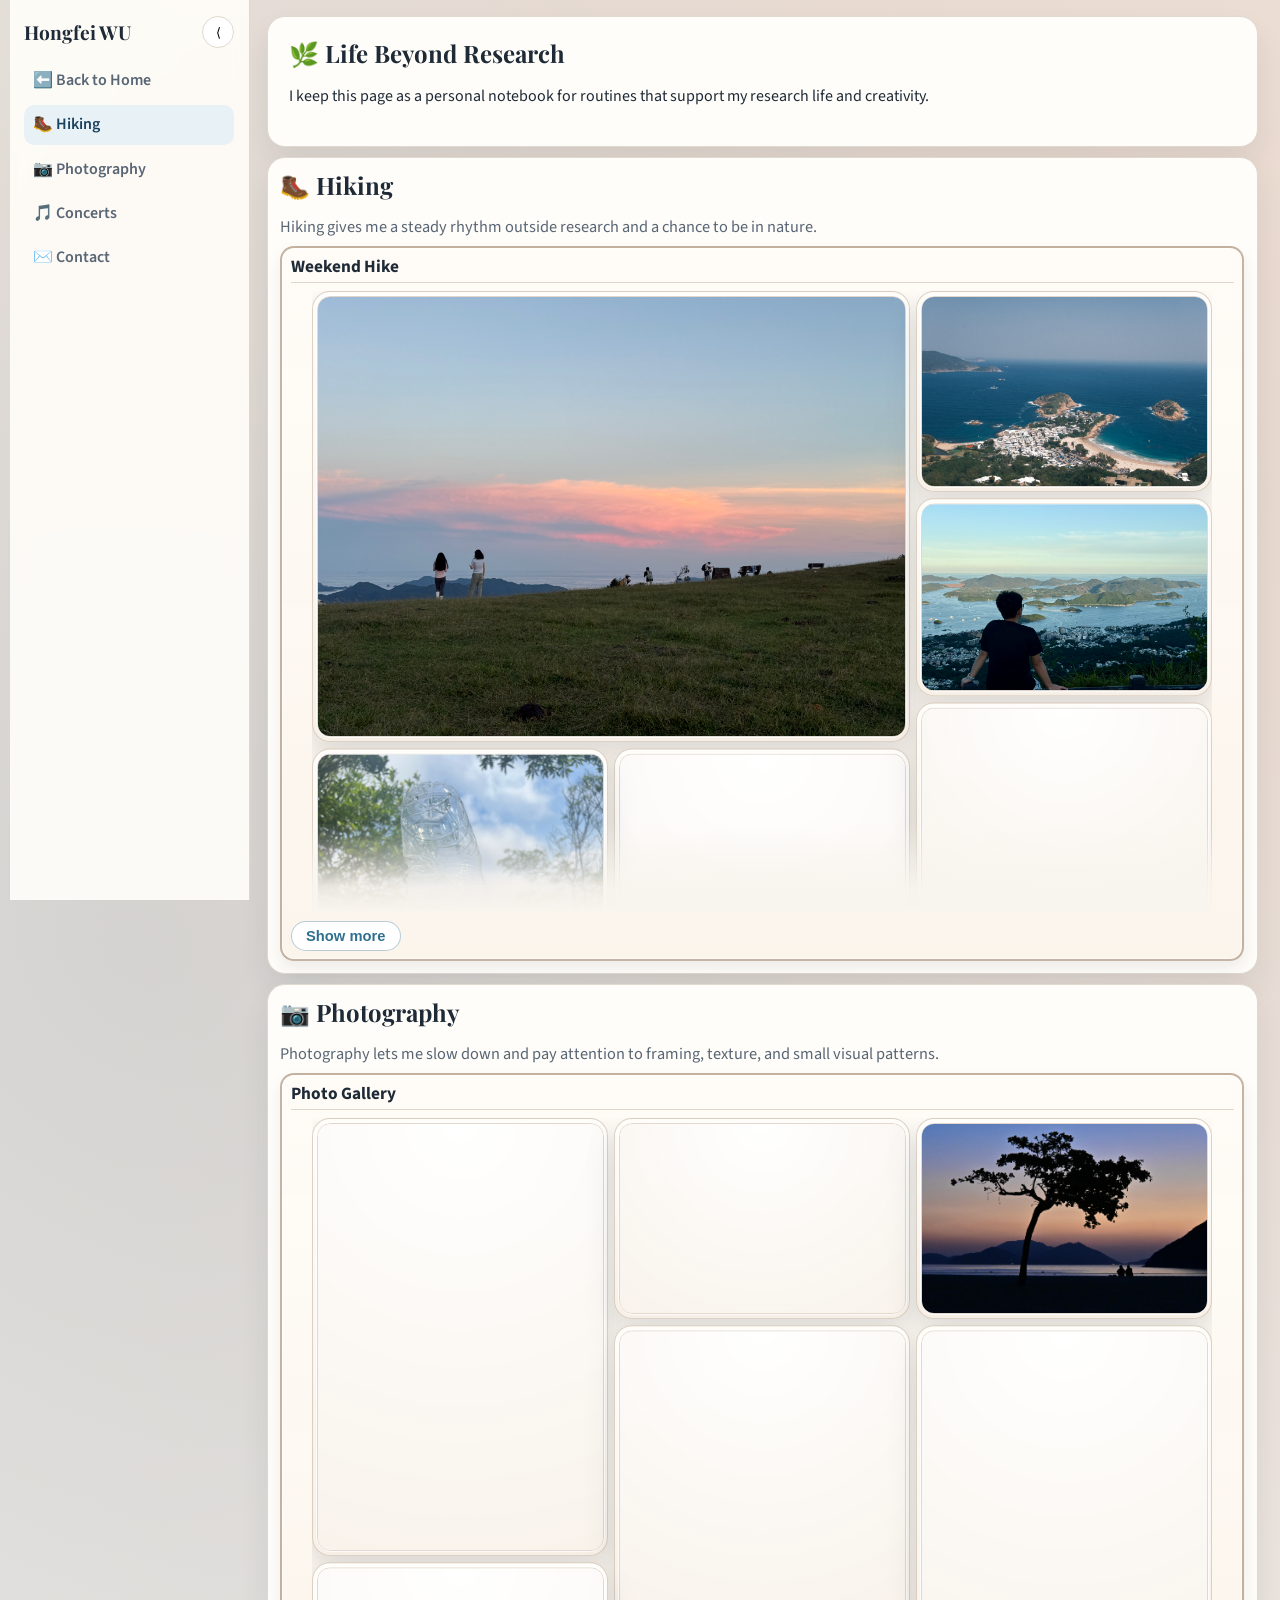
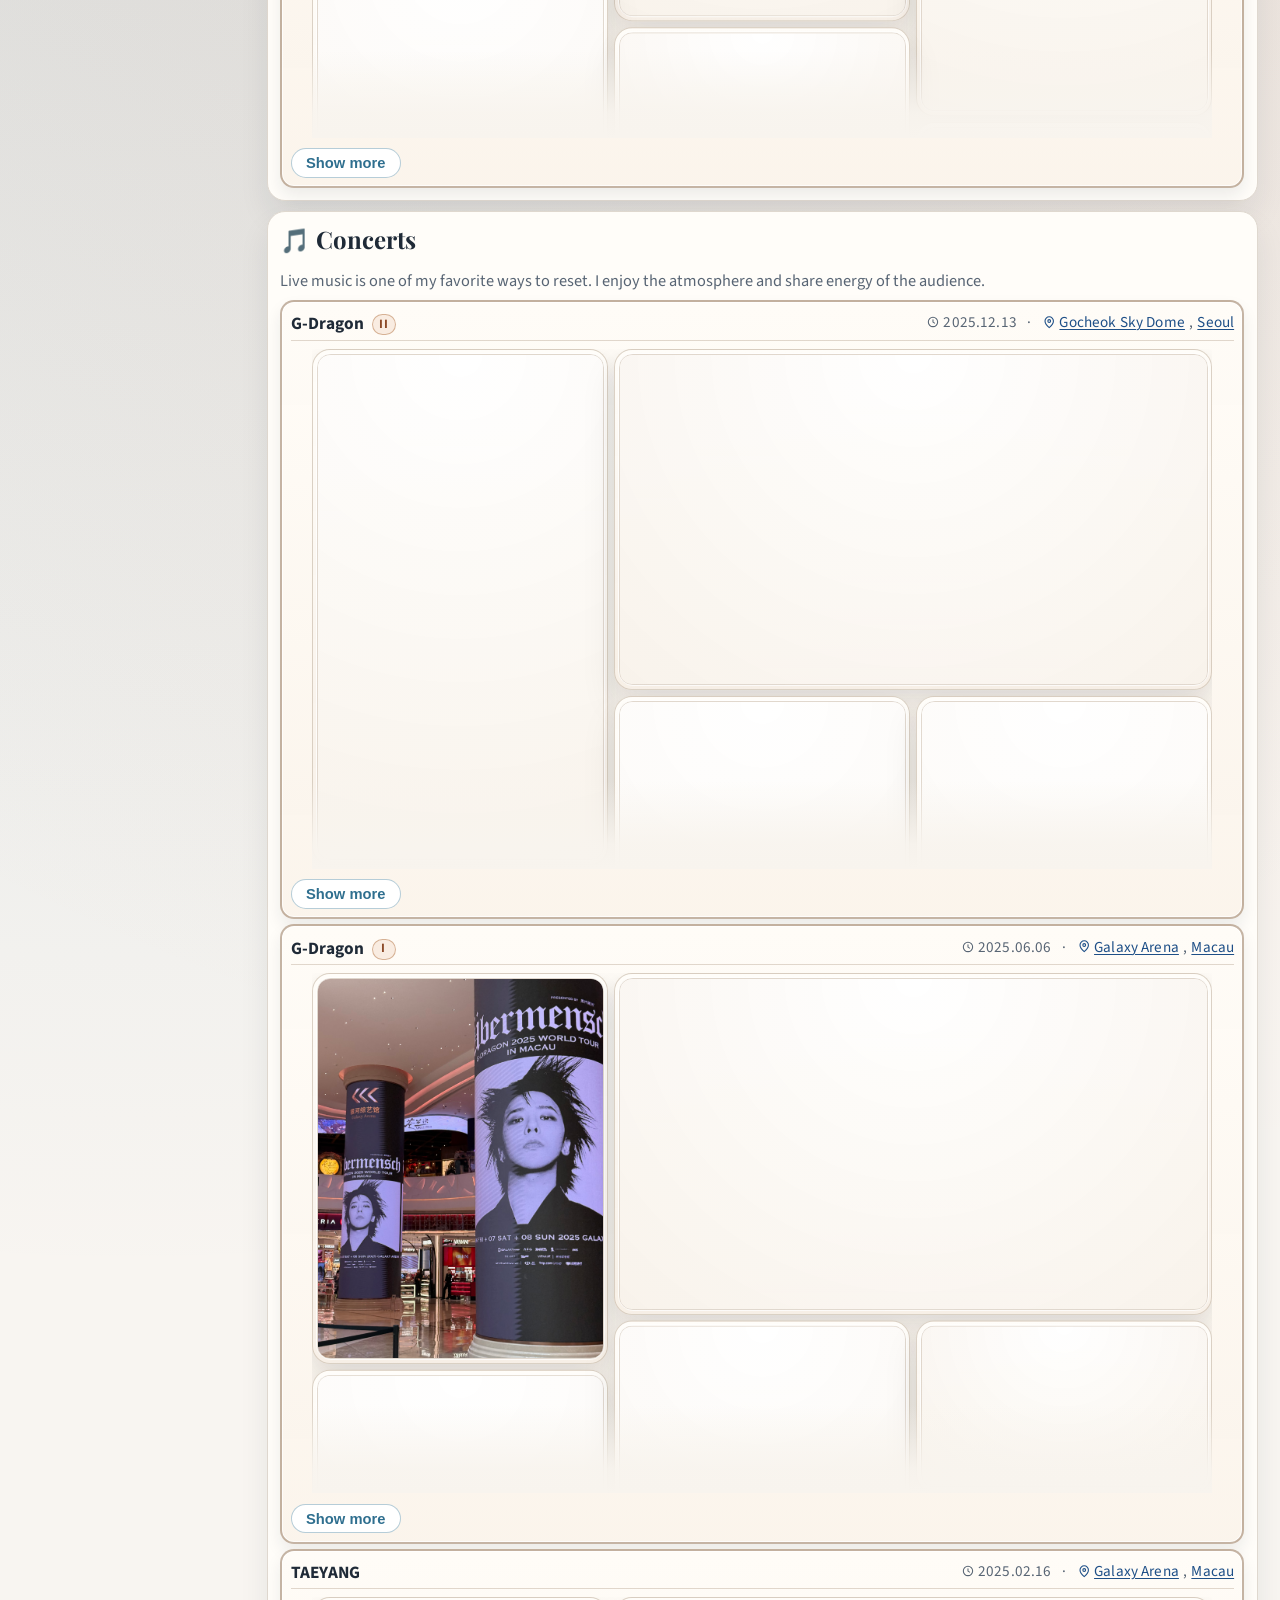
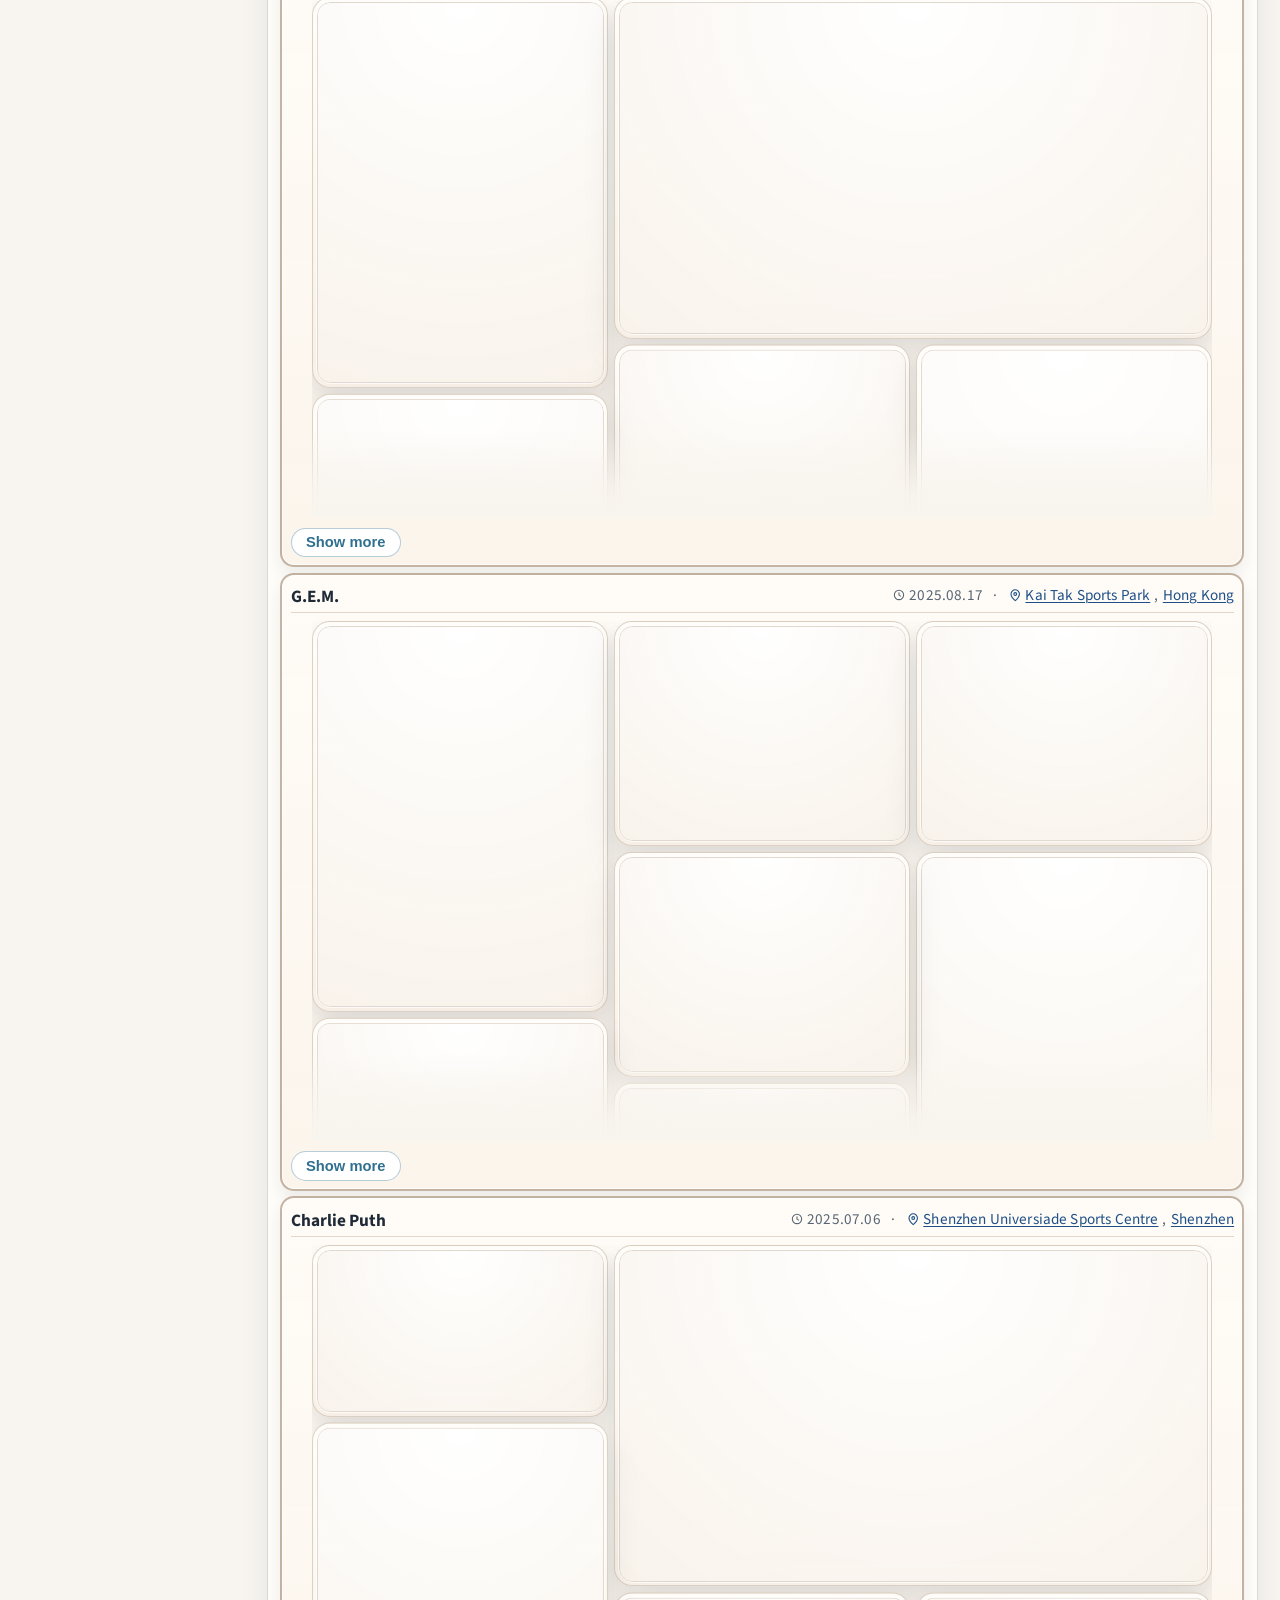
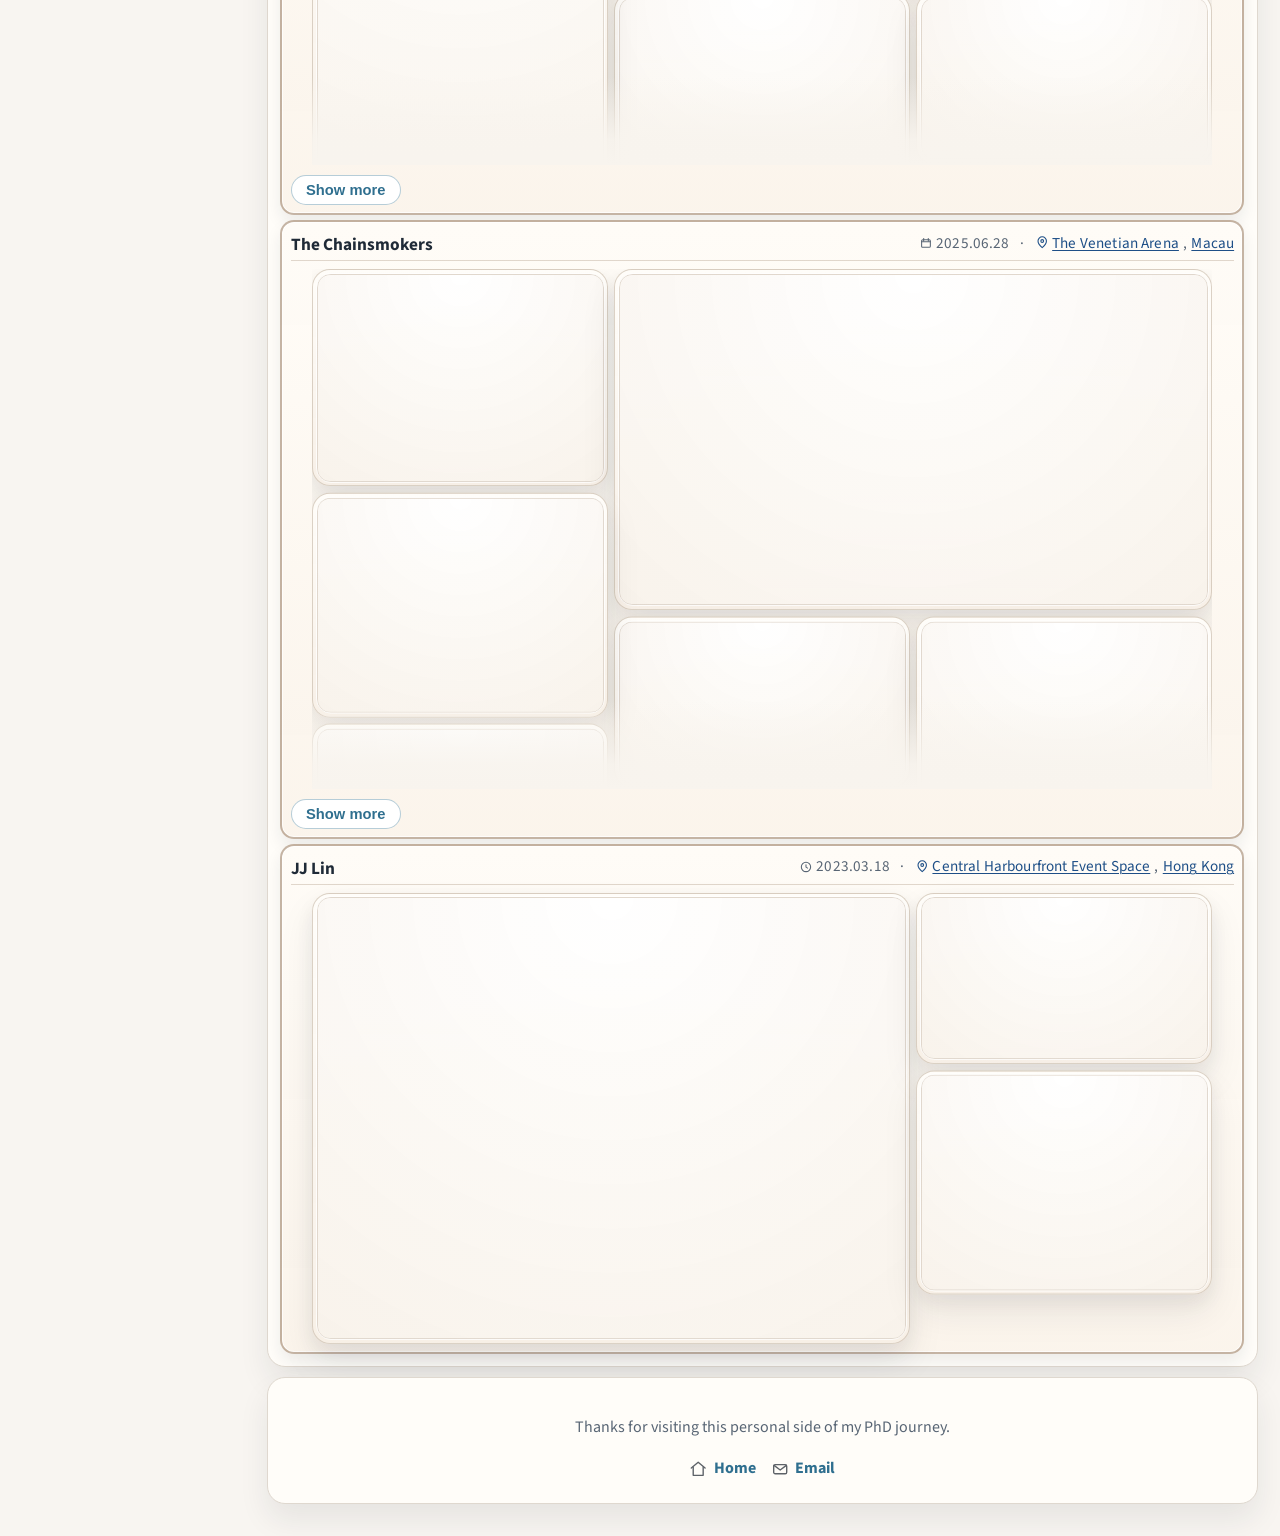
==== commit 48b60994: "feat: update life page content" ====
--- a/life.html
+++ b/life.html
@@ -530,6 +530,290 @@
               </figure>
             </div>
           </section>
+          <section class="life-group concert-group">
+            <div class="life-group-head">
+              <h3>G-Dragon <span class="concert-series-tag" aria-label="Show 1">I</span></h3>
+              <p class="life-group-meta">
+                <span class="meta-time">
+                  <span class="meta-time-icon" aria-hidden="true">
+                    <svg viewBox="0 0 24 24" fill="none">
+                      <circle cx="12" cy="12" r="8"></circle>
+                      <path d="M12 8v4.2l2.8 1.7"></path>
+                    </svg>
+                  </span>
+                  <span>2025.06.06</span>
+                </span>
+                <span class="meta-sep meta-sep-dot">·</span>
+                <a class="meta-link meta-venue-link" href="https://maps.google.com/?q=Galaxy+Arena+Macau" target="_blank" rel="noopener noreferrer">
+                  <span class="meta-map-icon" aria-hidden="true">
+                    <svg viewBox="0 0 24 24" fill="none">
+                      <path d="M12 21s7-5.6 7-11a7 7 0 10-14 0c0 5.4 7 11 7 11z"></path>
+                      <circle cx="12" cy="10" r="2.3"></circle>
+                    </svg>
+                  </span>
+                  Galaxy Arena
+                </a>
+                <span class="meta-sep meta-sep-comma">,</span>
+                <a class="meta-link meta-location-link" href="https://maps.google.com/?q=Macau" target="_blank" rel="noopener noreferrer">Macau</a>
+              </p>
+            </div>
+            <div class="life-gallery concert-gallery">
+              <figure class="gallery-card" data-column-lock="0">
+                <button
+                  class="gallery-open"
+                  type="button"
+                  data-lightbox-src="./assets/concert/GD_MC/GD_MC_02.jpeg"
+                  data-lightbox-alt="G-Dragon concert moment 02"
+                >
+                  <img loading="lazy" decoding="async" src="./assets/concert/GD_MC/GD_MC_02.jpeg" alt="G-Dragon concert moment 02" />
+                </button>
+              </figure>
+              <figure class="gallery-card" data-column-lock="1" data-column-span="2">
+                <button
+                  class="gallery-open"
+                  type="button"
+                  data-lightbox-src="./assets/concert/GD_MC/GD_MC_04.JPG"
+                  data-lightbox-alt="G-Dragon concert moment 04"
+                >
+                  <img loading="lazy" decoding="async" src="./assets/concert/GD_MC/GD_MC_04.JPG" alt="G-Dragon concert moment 04" />
+                </button>
+              </figure>
+              <figure class="gallery-card" data-column-lock="0">
+                <button
+                  class="gallery-open"
+                  type="button"
+                  data-lightbox-src="./assets/concert/GD_MC/GD_MC_06.JPG"
+                  data-lightbox-alt="G-Dragon concert moment 06"
+                >
+                  <img loading="lazy" decoding="async" src="./assets/concert/GD_MC/GD_MC_06.JPG" alt="G-Dragon concert moment 06" />
+                </button>
+              </figure>
+              
+              <figure class="gallery-card" data-column-lock="1">
+                <button
+                  class="gallery-open"
+                  type="button"
+                  data-lightbox-src="./assets/concert/GD_MC/GD_MC_01.jpeg"
+                  data-lightbox-alt="G-Dragon concert moment 01"
+                >
+                  <img loading="lazy" decoding="async" src="./assets/concert/GD_MC/GD_MC_01.jpeg" alt="G-Dragon concert moment 01" />
+                </button>
+              </figure>
+              <figure class="gallery-card" data-column-lock="1">
+                <button
+                  class="gallery-open"
+                  type="button"
+                  data-lightbox-src="./assets/concert/GD_MC/GD_MC_03.JPG"
+                  data-lightbox-alt="G-Dragon concert moment 03"
+                >
+                  <img loading="lazy" decoding="async" src="./assets/concert/GD_MC/GD_MC_03.JPG" alt="G-Dragon concert moment 03" />
+                </button>
+              </figure>
+              <figure class="gallery-card" data-column-lock="2">
+                <button
+                  class="gallery-open"
+                  type="button"
+                  data-lightbox-src="./assets/concert/GD_MC/GD_MC_05.JPG"
+                  data-lightbox-alt="G-Dragon concert moment 05"
+                >
+                  <img loading="lazy" decoding="async" src="./assets/concert/GD_MC/GD_MC_05.JPG" alt="G-Dragon concert moment 05" />
+                </button>
+              </figure>
+              <figure class="gallery-card" data-column-lock="2">
+                <button
+                  class="gallery-open"
+                  type="button"
+                  data-lightbox-src="./assets/concert/GD_MC/GD_MC_07.JPG"
+                  data-lightbox-alt="G-Dragon concert moment 07"
+                >
+                  <img loading="lazy" decoding="async" src="./assets/concert/GD_MC/GD_MC_07.JPG" alt="G-Dragon concert moment 07" />
+                </button>
+              </figure>
+            </div>
+          </section>
+
+          <section class="life-group concert-group">
+            <div class="life-group-head">
+              <h3>TAEYANG</h3>
+              <p class="life-group-meta">
+                <span class="meta-time">
+                  <span class="meta-time-icon" aria-hidden="true">
+                    <svg viewBox="0 0 24 24" fill="none">
+                      <circle cx="12" cy="12" r="8"></circle>
+                      <path d="M12 8v4.2l2.8 1.7"></path>
+                    </svg>
+                  </span>
+                  <span>2025.02.16</span>
+                </span>
+                <span class="meta-sep meta-sep-dot">·</span>
+                <a class="meta-link meta-venue-link" href="https://maps.google.com/?q=Galaxy+Arena+Macau" target="_blank" rel="noopener noreferrer">
+                  <span class="meta-map-icon" aria-hidden="true">
+                    <svg viewBox="0 0 24 24" fill="none">
+                      <path d="M12 21s7-5.6 7-11a7 7 0 10-14 0c0 5.4 7 11 7 11z"></path>
+                      <circle cx="12" cy="10" r="2.3"></circle>
+                    </svg>
+                  </span>
+                  Galaxy Arena
+                </a>
+                <span class="meta-sep meta-sep-comma">,</span>
+                <a class="meta-link meta-location-link" href="https://maps.google.com/?q=Macau" target="_blank" rel="noopener noreferrer">Macau</a>
+              </p>
+            </div>
+            <div class="life-gallery concert-gallery">
+              <figure class="gallery-card" data-column-lock="0">
+                <button
+                  class="gallery-open"
+                  type="button"
+                  data-lightbox-src="./assets/concert/TY/TY_01.jpeg"
+                  data-lightbox-alt="TAEYANG concert moment 01"
+                >
+                  <img loading="lazy" decoding="async" src="./assets/concert/TY/TY_01.jpeg" alt="TAEYANG concert moment 01" />
+                </button>
+              </figure>
+              <figure class="gallery-card" data-column-lock="1" data-column-span="2">
+                <button
+                  class="gallery-open"
+                  type="button"
+                  data-lightbox-src="./assets/concert/TY/TY_03.jpeg"
+                  data-lightbox-alt="TAEYANG concert moment 03"
+                >
+                  <img loading="lazy" decoding="async" src="./assets/concert/TY/TY_03.jpeg" alt="TAEYANG concert moment 03" />
+                </button>
+              </figure>
+
+              <figure class="gallery-card" data-column-lock="1">
+                <button
+                  class="gallery-open"
+                  type="button"
+                  data-lightbox-src="./assets/concert/TY/TY_02.jpeg"
+                  data-lightbox-alt="TAEYANG concert moment 02"
+                >
+                  <img loading="lazy" decoding="async" src="./assets/concert/TY/TY_02.jpeg" alt="TAEYANG concert moment 02" />
+                </button>
+              </figure>
+              <figure class="gallery-card" data-column-lock="0">
+                <button
+                  class="gallery-open"
+                  type="button"
+                  data-lightbox-src="./assets/concert/TY/TY_06.jpeg"
+                  data-lightbox-alt="TAEYANG concert moment 06"
+                >
+                  <img loading="lazy" decoding="async" src="./assets/concert/TY/TY_06.jpeg" alt="TAEYANG concert moment 06" />
+                </button>
+              </figure>
+              <figure class="gallery-card" data-column-lock="1">
+                <button
+                  class="gallery-open"
+                  type="button"
+                  data-lightbox-src="./assets/concert/TY/TY_04.jpeg"
+                  data-lightbox-alt="TAEYANG concert moment 04"
+                >
+                  <img loading="lazy" decoding="async" src="./assets/concert/TY/TY_04.jpeg" alt="TAEYANG concert moment 04" />
+                </button>
+              </figure>
+              
+              <figure class="gallery-card" data-column-lock="2">
+                <button
+                  class="gallery-open"
+                  type="button"
+                  data-lightbox-src="./assets/concert/TY/TY_07.jpeg"
+                  data-lightbox-alt="TAEYANG concert moment 07"
+                >
+                  <img loading="lazy" decoding="async" src="./assets/concert/TY/TY_07.jpeg" alt="TAEYANG concert moment 07" />
+                </button>
+              </figure>
+              <figure class="gallery-card" data-column-lock="2">
+                <button
+                  class="gallery-open"
+                  type="button"
+                  data-lightbox-src="./assets/concert/TY/TY_14.jpeg"
+                  data-lightbox-alt="TAEYANG concert moment 14"
+                >
+                  <img loading="lazy" decoding="async" src="./assets/concert/TY/TY_14.jpeg" alt="TAEYANG concert moment 14" />
+                </button>
+              </figure>
+
+              <figure class="gallery-card" data-column-lock="2">
+                <button
+                  class="gallery-open"
+                  type="button"
+                  data-lightbox-src="./assets/concert/TY/TY_10.jpeg"
+                  data-lightbox-alt="TAEYANG concert moment 10"
+                >
+                  <img loading="lazy" decoding="async" src="./assets/concert/TY/TY_10.jpeg" alt="TAEYANG concert moment 10" />
+                </button>
+              </figure>
+
+              <figure class="gallery-card" data-column-lock="2">
+                <button
+                  class="gallery-open"
+                  type="button"
+                  data-lightbox-src="./assets/concert/TY/TY_13.jpeg"
+                  data-lightbox-alt="TAEYANG concert moment 13"
+                >
+                  <img loading="lazy" decoding="async" src="./assets/concert/TY/TY_13.jpeg" alt="TAEYANG concert moment 13" />
+                </button>
+              </figure>
+
+                
+              
+              <figure class="gallery-card" data-column-lock="0">
+                <button
+                  class="gallery-open"
+                  type="button"
+                  data-lightbox-src="./assets/concert/TY/TY_09.jpeg"
+                  data-lightbox-alt="TAEYANG concert moment 09"
+                >
+                  <img loading="lazy" decoding="async" src="./assets/concert/TY/TY_09.jpeg" alt="TAEYANG concert moment 09" />
+                </button>
+              </figure>
+
+              <figure class="gallery-card" data-column-lock="0">
+                <button
+                  class="gallery-open"
+                  type="button"
+                  data-lightbox-src="./assets/concert/TY/TY_08.jpeg"
+                  data-lightbox-alt="TAEYANG concert moment 08"
+                >
+                  <img loading="lazy" decoding="async" src="./assets/concert/TY/TY_08.jpeg" alt="TAEYANG concert moment 08" />
+                </button>
+              </figure>
+              
+              
+              <figure class="gallery-card" data-column-lock="1">
+                <button
+                  class="gallery-open"
+                  type="button"
+                  data-lightbox-src="./assets/concert/TY/TY_11.jpeg"
+                  data-lightbox-alt="TAEYANG concert moment 11"
+                >
+                  <img loading="lazy" decoding="async" src="./assets/concert/TY/TY_11.jpeg" alt="TAEYANG concert moment 11" />
+                </button>
+              </figure>
+              <figure class="gallery-card" data-column-lock="1">
+                <button
+                  class="gallery-open"
+                  type="button"
+                  data-lightbox-src="./assets/concert/TY/TY_12.jpeg"
+                  data-lightbox-alt="TAEYANG concert moment 12"
+                >
+                  <img loading="lazy" decoding="async" src="./assets/concert/TY/TY_12.jpeg" alt="TAEYANG concert moment 12" />
+                </button>
+              </figure>
+              
+              <figure class="gallery-card" data-column-lock="0" data-column-span="2">
+                <button
+                  class="gallery-open"
+                  type="button"
+                  data-lightbox-src="./assets/concert/TY/TY_05.jpeg"
+                  data-lightbox-alt="TAEYANG concert moment 05"
+                >
+                  <img loading="lazy" decoding="async" src="./assets/concert/TY/TY_05.jpeg" alt="TAEYANG concert moment 05" />
+                </button>
+              </figure>
+              
+            </div>
+          </section>
 
           <section class="life-group concert-group">
             <div class="life-group-head">
@@ -756,13 +1040,15 @@
 
           <section class="life-group concert-group">
             <div class="life-group-head">
-              <h3>Chainsmokers</h3>
+              <h3>The Chainsmokers</h3>
               <p class="life-group-meta">
                 <span class="meta-time">
                   <span class="meta-time-icon" aria-hidden="true">
                     <svg viewBox="0 0 24 24" fill="none">
-                      <circle cx="12" cy="12" r="8"></circle>
-                      <path d="M12 8v4.2l2.8 1.7"></path>
+                      <rect x="4.5" y="6.5" width="15" height="13" rx="2"></rect>
+                      <path d="M8 4.5v4"></path>
+                      <path d="M16 4.5v4"></path>
+                      <path d="M4.5 10h15"></path>
                     </svg>
                   </span>
                   <span>2025.06.28</span>
@@ -775,7 +1061,7 @@
                       <circle cx="12" cy="10" r="2.3"></circle>
                     </svg>
                   </span>
-                  THE VENETIAN ARENA
+                  The Venetian Arena
                 </a>
                 <span class="meta-sep meta-sep-comma">,</span>
                 <a class="meta-link meta-location-link" href="https://maps.google.com/?q=Macau" target="_blank" rel="noopener noreferrer">Macau</a>
@@ -802,7 +1088,7 @@
                   <img loading="lazy" decoding="async" src="./assets/concert/Chainsmokers/CS_02.jpeg" alt="Chainsmokers concert moment 02" />
                 </button>
               </figure>
-              <figure class="gallery-card" data-column-lock="0">
+              <figure class="gallery-card" data-column-lock="1">
                 <button
                   class="gallery-open"
                   type="button"
@@ -812,7 +1098,7 @@
                   <img loading="lazy" decoding="async" src="./assets/concert/Chainsmokers/CS_03.JPG" alt="Chainsmokers concert moment 03" />
                 </button>
               </figure>
-              <figure class="gallery-card" data-column-lock="1">
+              <figure class="gallery-card" data-column-lock="0">
                 <button
                   class="gallery-open"
                   type="button"
@@ -832,7 +1118,7 @@
                   <img loading="lazy" decoding="async" src="./assets/concert/Chainsmokers/CS_05.jpeg" alt="Chainsmokers concert moment 05" />
                 </button>
               </figure>
-              <figure class="gallery-card" data-column-lock="0">
+              <figure class="gallery-card" data-column-lock="2">
                 <button
                   class="gallery-open"
                   type="button"
@@ -842,7 +1128,7 @@
                   <img loading="lazy" decoding="async" src="./assets/concert/Chainsmokers/CS_06.jpeg" alt="Chainsmokers concert moment 06" />
                 </button>
               </figure>
-              <figure class="gallery-card" data-column-lock="2">
+              <figure class="gallery-card" data-column-lock="0">
                 <button
                   class="gallery-open"
                   type="button"
@@ -862,291 +1148,6 @@
                   <img loading="lazy" decoding="async" src="./assets/concert/Chainsmokers/CS_08.jpeg" alt="Chainsmokers concert moment 08" />
                 </button>
               </figure>
-            </div>
-          </section>
-
-          <section class="life-group concert-group">
-            <div class="life-group-head">
-              <h3>G-Dragon <span class="concert-series-tag" aria-label="Show 1">I</span></h3>
-              <p class="life-group-meta">
-                <span class="meta-time">
-                  <span class="meta-time-icon" aria-hidden="true">
-                    <svg viewBox="0 0 24 24" fill="none">
-                      <circle cx="12" cy="12" r="8"></circle>
-                      <path d="M12 8v4.2l2.8 1.7"></path>
-                    </svg>
-                  </span>
-                  <span>2025.06.06</span>
-                </span>
-                <span class="meta-sep meta-sep-dot">·</span>
-                <a class="meta-link meta-venue-link" href="https://maps.google.com/?q=Galaxy+Arena+Macau" target="_blank" rel="noopener noreferrer">
-                  <span class="meta-map-icon" aria-hidden="true">
-                    <svg viewBox="0 0 24 24" fill="none">
-                      <path d="M12 21s7-5.6 7-11a7 7 0 10-14 0c0 5.4 7 11 7 11z"></path>
-                      <circle cx="12" cy="10" r="2.3"></circle>
-                    </svg>
-                  </span>
-                  Galaxy Arena
-                </a>
-                <span class="meta-sep meta-sep-comma">,</span>
-                <a class="meta-link meta-location-link" href="https://maps.google.com/?q=Macau" target="_blank" rel="noopener noreferrer">Macau</a>
-              </p>
-            </div>
-            <div class="life-gallery concert-gallery">
-              <figure class="gallery-card" data-column-lock="0">
-                <button
-                  class="gallery-open"
-                  type="button"
-                  data-lightbox-src="./assets/concert/GD_MC/GD_MC_02.jpeg"
-                  data-lightbox-alt="G-Dragon concert moment 02"
-                >
-                  <img loading="lazy" decoding="async" src="./assets/concert/GD_MC/GD_MC_02.jpeg" alt="G-Dragon concert moment 02" />
-                </button>
-              </figure>
-              <figure class="gallery-card" data-column-lock="1" data-column-span="2">
-                <button
-                  class="gallery-open"
-                  type="button"
-                  data-lightbox-src="./assets/concert/GD_MC/GD_MC_04.JPG"
-                  data-lightbox-alt="G-Dragon concert moment 04"
-                >
-                  <img loading="lazy" decoding="async" src="./assets/concert/GD_MC/GD_MC_04.JPG" alt="G-Dragon concert moment 04" />
-                </button>
-              </figure>
-              <figure class="gallery-card" data-column-lock="0">
-                <button
-                  class="gallery-open"
-                  type="button"
-                  data-lightbox-src="./assets/concert/GD_MC/GD_MC_06.JPG"
-                  data-lightbox-alt="G-Dragon concert moment 06"
-                >
-                  <img loading="lazy" decoding="async" src="./assets/concert/GD_MC/GD_MC_06.JPG" alt="G-Dragon concert moment 06" />
-                </button>
-              </figure>
-              
-              <figure class="gallery-card" data-column-lock="1">
-                <button
-                  class="gallery-open"
-                  type="button"
-                  data-lightbox-src="./assets/concert/GD_MC/GD_MC_01.jpeg"
-                  data-lightbox-alt="G-Dragon concert moment 01"
-                >
-                  <img loading="lazy" decoding="async" src="./assets/concert/GD_MC/GD_MC_01.jpeg" alt="G-Dragon concert moment 01" />
-                </button>
-              </figure>
-              <figure class="gallery-card" data-column-lock="1">
-                <button
-                  class="gallery-open"
-                  type="button"
-                  data-lightbox-src="./assets/concert/GD_MC/GD_MC_03.JPG"
-                  data-lightbox-alt="G-Dragon concert moment 03"
-                >
-                  <img loading="lazy" decoding="async" src="./assets/concert/GD_MC/GD_MC_03.JPG" alt="G-Dragon concert moment 03" />
-                </button>
-              </figure>
-              <figure class="gallery-card" data-column-lock="2">
-                <button
-                  class="gallery-open"
-                  type="button"
-                  data-lightbox-src="./assets/concert/GD_MC/GD_MC_05.JPG"
-                  data-lightbox-alt="G-Dragon concert moment 05"
-                >
-                  <img loading="lazy" decoding="async" src="./assets/concert/GD_MC/GD_MC_05.JPG" alt="G-Dragon concert moment 05" />
-                </button>
-              </figure>
-              <figure class="gallery-card" data-column-lock="2">
-                <button
-                  class="gallery-open"
-                  type="button"
-                  data-lightbox-src="./assets/concert/GD_MC/GD_MC_07.JPG"
-                  data-lightbox-alt="G-Dragon concert moment 07"
-                >
-                  <img loading="lazy" decoding="async" src="./assets/concert/GD_MC/GD_MC_07.JPG" alt="G-Dragon concert moment 07" />
-                </button>
-              </figure>
-            </div>
-          </section>
-
-          <section class="life-group concert-group">
-            <div class="life-group-head">
-              <h3>TAEYANG</h3>
-              <p class="life-group-meta">
-                <span class="meta-time">
-                  <span class="meta-time-icon" aria-hidden="true">
-                    <svg viewBox="0 0 24 24" fill="none">
-                      <circle cx="12" cy="12" r="8"></circle>
-                      <path d="M12 8v4.2l2.8 1.7"></path>
-                    </svg>
-                  </span>
-                  <span>2025.02.16</span>
-                </span>
-                <span class="meta-sep meta-sep-dot">·</span>
-                <a class="meta-link meta-venue-link" href="https://maps.google.com/?q=Galaxy+Arena+Macau" target="_blank" rel="noopener noreferrer">
-                  <span class="meta-map-icon" aria-hidden="true">
-                    <svg viewBox="0 0 24 24" fill="none">
-                      <path d="M12 21s7-5.6 7-11a7 7 0 10-14 0c0 5.4 7 11 7 11z"></path>
-                      <circle cx="12" cy="10" r="2.3"></circle>
-                    </svg>
-                  </span>
-                  Galaxy Arena
-                </a>
-                <span class="meta-sep meta-sep-comma">,</span>
-                <a class="meta-link meta-location-link" href="https://maps.google.com/?q=Macau" target="_blank" rel="noopener noreferrer">Macau</a>
-              </p>
-            </div>
-            <div class="life-gallery concert-gallery">
-              <figure class="gallery-card" data-column-lock="0">
-                <button
-                  class="gallery-open"
-                  type="button"
-                  data-lightbox-src="./assets/concert/TY/TY_01.jpeg"
-                  data-lightbox-alt="TAEYANG concert moment 01"
-                >
-                  <img loading="lazy" decoding="async" src="./assets/concert/TY/TY_01.jpeg" alt="TAEYANG concert moment 01" />
-                </button>
-              </figure>
-              <figure class="gallery-card" data-column-lock="1" data-column-span="2">
-                <button
-                  class="gallery-open"
-                  type="button"
-                  data-lightbox-src="./assets/concert/TY/TY_03.jpeg"
-                  data-lightbox-alt="TAEYANG concert moment 03"
-                >
-                  <img loading="lazy" decoding="async" src="./assets/concert/TY/TY_03.jpeg" alt="TAEYANG concert moment 03" />
-                </button>
-              </figure>
-
-              <figure class="gallery-card" data-column-lock="1">
-                <button
-                  class="gallery-open"
-                  type="button"
-                  data-lightbox-src="./assets/concert/TY/TY_02.jpeg"
-                  data-lightbox-alt="TAEYANG concert moment 02"
-                >
-                  <img loading="lazy" decoding="async" src="./assets/concert/TY/TY_02.jpeg" alt="TAEYANG concert moment 02" />
-                </button>
-              </figure>
-              <figure class="gallery-card" data-column-lock="0">
-                <button
-                  class="gallery-open"
-                  type="button"
-                  data-lightbox-src="./assets/concert/TY/TY_06.jpeg"
-                  data-lightbox-alt="TAEYANG concert moment 06"
-                >
-                  <img loading="lazy" decoding="async" src="./assets/concert/TY/TY_06.jpeg" alt="TAEYANG concert moment 06" />
-                </button>
-              </figure>
-              <figure class="gallery-card" data-column-lock="1">
-                <button
-                  class="gallery-open"
-                  type="button"
-                  data-lightbox-src="./assets/concert/TY/TY_04.jpeg"
-                  data-lightbox-alt="TAEYANG concert moment 04"
-                >
-                  <img loading="lazy" decoding="async" src="./assets/concert/TY/TY_04.jpeg" alt="TAEYANG concert moment 04" />
-                </button>
-              </figure>
-              
-              <figure class="gallery-card" data-column-lock="2">
-                <button
-                  class="gallery-open"
-                  type="button"
-                  data-lightbox-src="./assets/concert/TY/TY_07.jpeg"
-                  data-lightbox-alt="TAEYANG concert moment 07"
-                >
-                  <img loading="lazy" decoding="async" src="./assets/concert/TY/TY_07.jpeg" alt="TAEYANG concert moment 07" />
-                </button>
-              </figure>
-              <figure class="gallery-card" data-column-lock="2">
-                <button
-                  class="gallery-open"
-                  type="button"
-                  data-lightbox-src="./assets/concert/TY/TY_14.jpeg"
-                  data-lightbox-alt="TAEYANG concert moment 14"
-                >
-                  <img loading="lazy" decoding="async" src="./assets/concert/TY/TY_14.jpeg" alt="TAEYANG concert moment 14" />
-                </button>
-              </figure>
-
-              <figure class="gallery-card" data-column-lock="2">
-                <button
-                  class="gallery-open"
-                  type="button"
-                  data-lightbox-src="./assets/concert/TY/TY_10.jpeg"
-                  data-lightbox-alt="TAEYANG concert moment 10"
-                >
-                  <img loading="lazy" decoding="async" src="./assets/concert/TY/TY_10.jpeg" alt="TAEYANG concert moment 10" />
-                </button>
-              </figure>
-
-              <figure class="gallery-card" data-column-lock="2">
-                <button
-                  class="gallery-open"
-                  type="button"
-                  data-lightbox-src="./assets/concert/TY/TY_13.jpeg"
-                  data-lightbox-alt="TAEYANG concert moment 13"
-                >
-                  <img loading="lazy" decoding="async" src="./assets/concert/TY/TY_13.jpeg" alt="TAEYANG concert moment 13" />
-                </button>
-              </figure>
-
-                
-              
-              <figure class="gallery-card" data-column-lock="0">
-                <button
-                  class="gallery-open"
-                  type="button"
-                  data-lightbox-src="./assets/concert/TY/TY_09.jpeg"
-                  data-lightbox-alt="TAEYANG concert moment 09"
-                >
-                  <img loading="lazy" decoding="async" src="./assets/concert/TY/TY_09.jpeg" alt="TAEYANG concert moment 09" />
-                </button>
-              </figure>
-
-              <figure class="gallery-card" data-column-lock="0">
-                <button
-                  class="gallery-open"
-                  type="button"
-                  data-lightbox-src="./assets/concert/TY/TY_08.jpeg"
-                  data-lightbox-alt="TAEYANG concert moment 08"
-                >
-                  <img loading="lazy" decoding="async" src="./assets/concert/TY/TY_08.jpeg" alt="TAEYANG concert moment 08" />
-                </button>
-              </figure>
-              
-              
-              <figure class="gallery-card" data-column-lock="1">
-                <button
-                  class="gallery-open"
-                  type="button"
-                  data-lightbox-src="./assets/concert/TY/TY_11.jpeg"
-                  data-lightbox-alt="TAEYANG concert moment 11"
-                >
-                  <img loading="lazy" decoding="async" src="./assets/concert/TY/TY_11.jpeg" alt="TAEYANG concert moment 11" />
-                </button>
-              </figure>
-              <figure class="gallery-card" data-column-lock="1">
-                <button
-                  class="gallery-open"
-                  type="button"
-                  data-lightbox-src="./assets/concert/TY/TY_12.jpeg"
-                  data-lightbox-alt="TAEYANG concert moment 12"
-                >
-                  <img loading="lazy" decoding="async" src="./assets/concert/TY/TY_12.jpeg" alt="TAEYANG concert moment 12" />
-                </button>
-              </figure>
-              
-              <figure class="gallery-card" data-column-lock="0" data-column-span="2">
-                <button
-                  class="gallery-open"
-                  type="button"
-                  data-lightbox-src="./assets/concert/TY/TY_05.jpeg"
-                  data-lightbox-alt="TAEYANG concert moment 05"
-                >
-                  <img loading="lazy" decoding="async" src="./assets/concert/TY/TY_05.jpeg" alt="TAEYANG concert moment 05" />
-                </button>
-              </figure>
-              
             </div>
           </section>
 
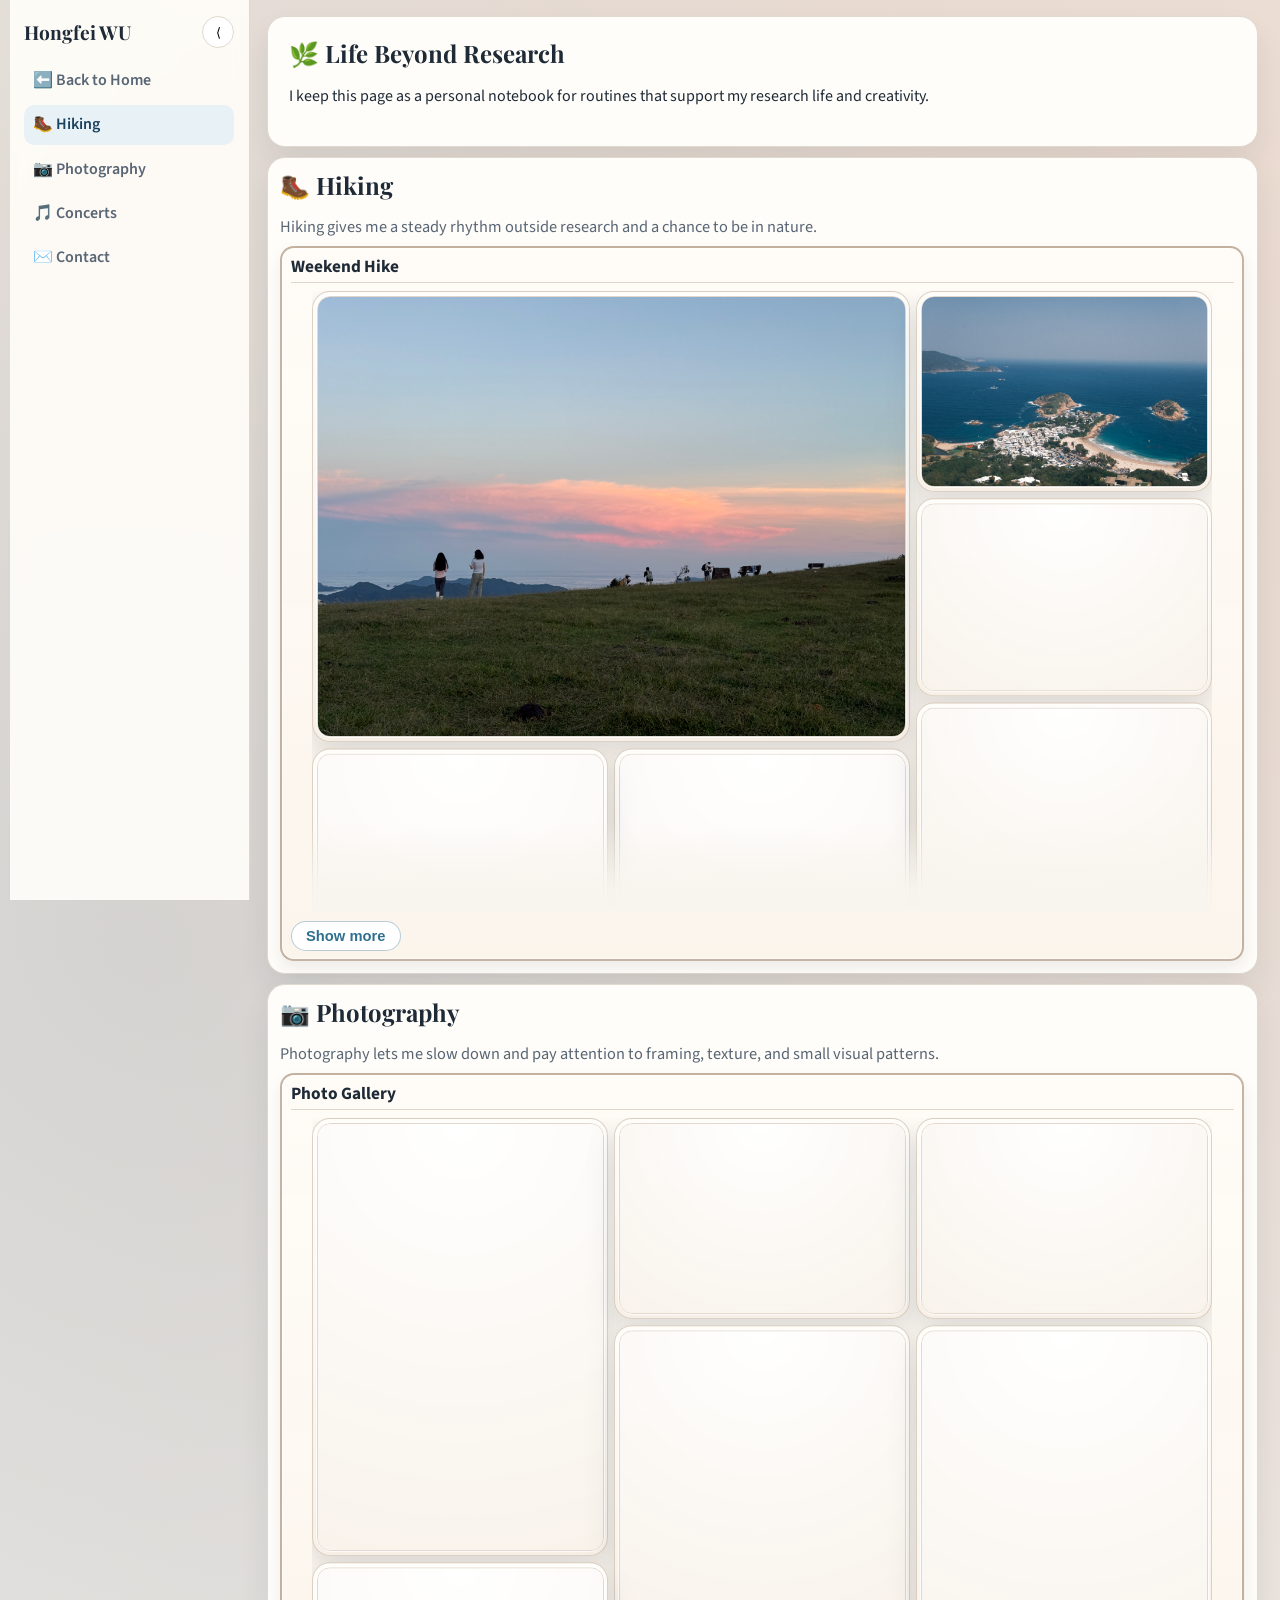
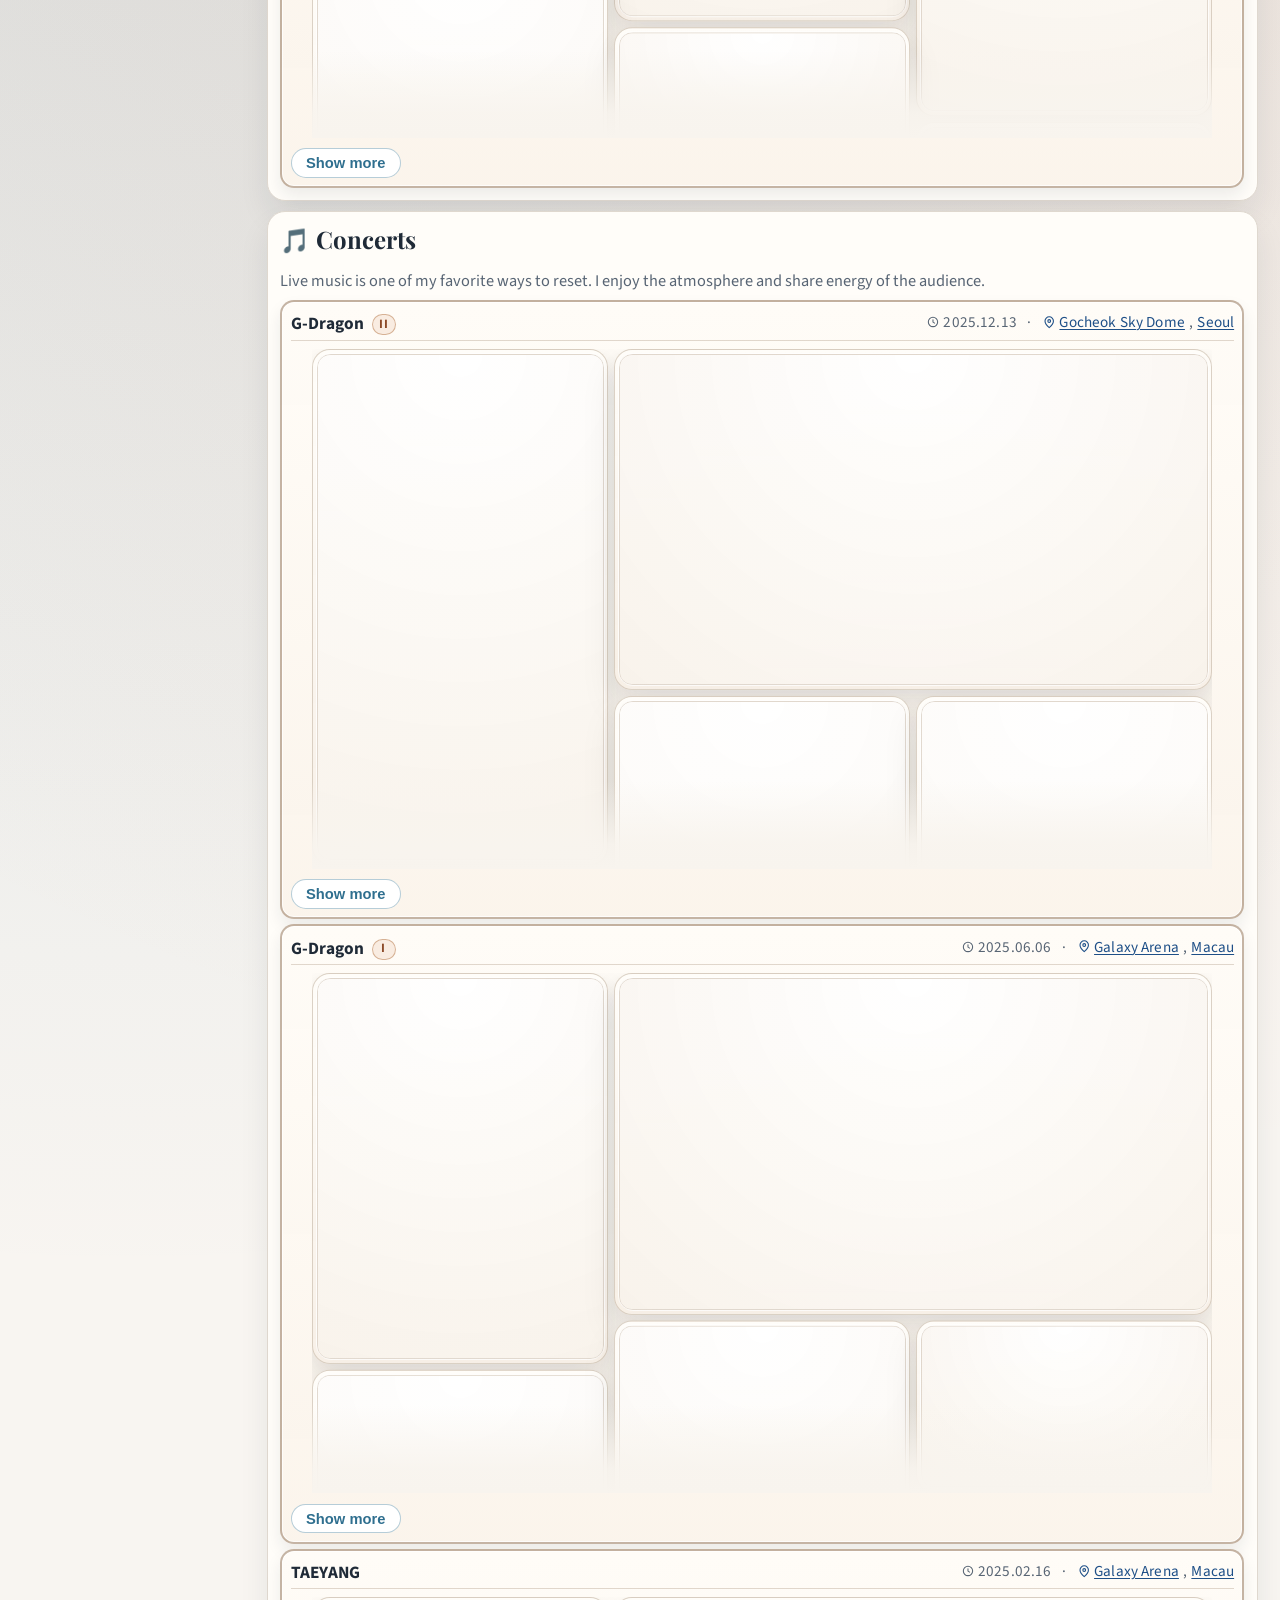
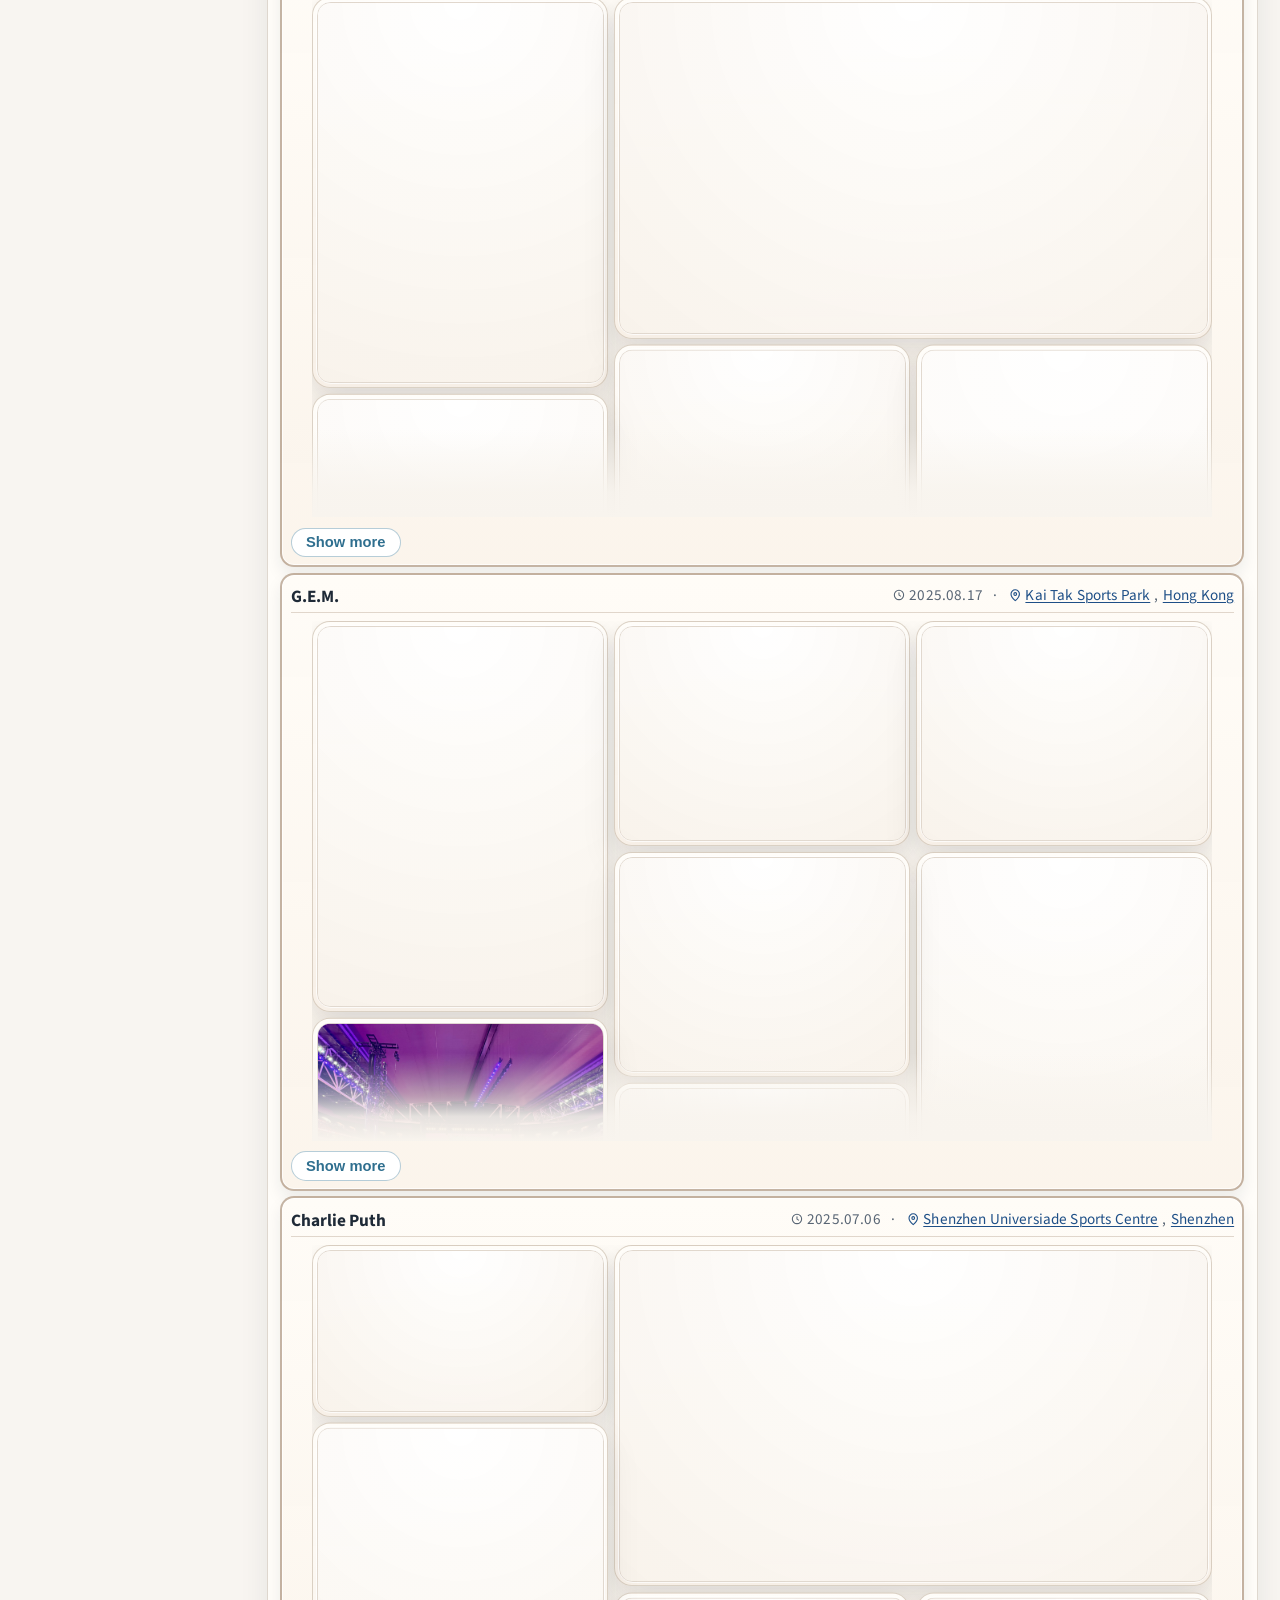
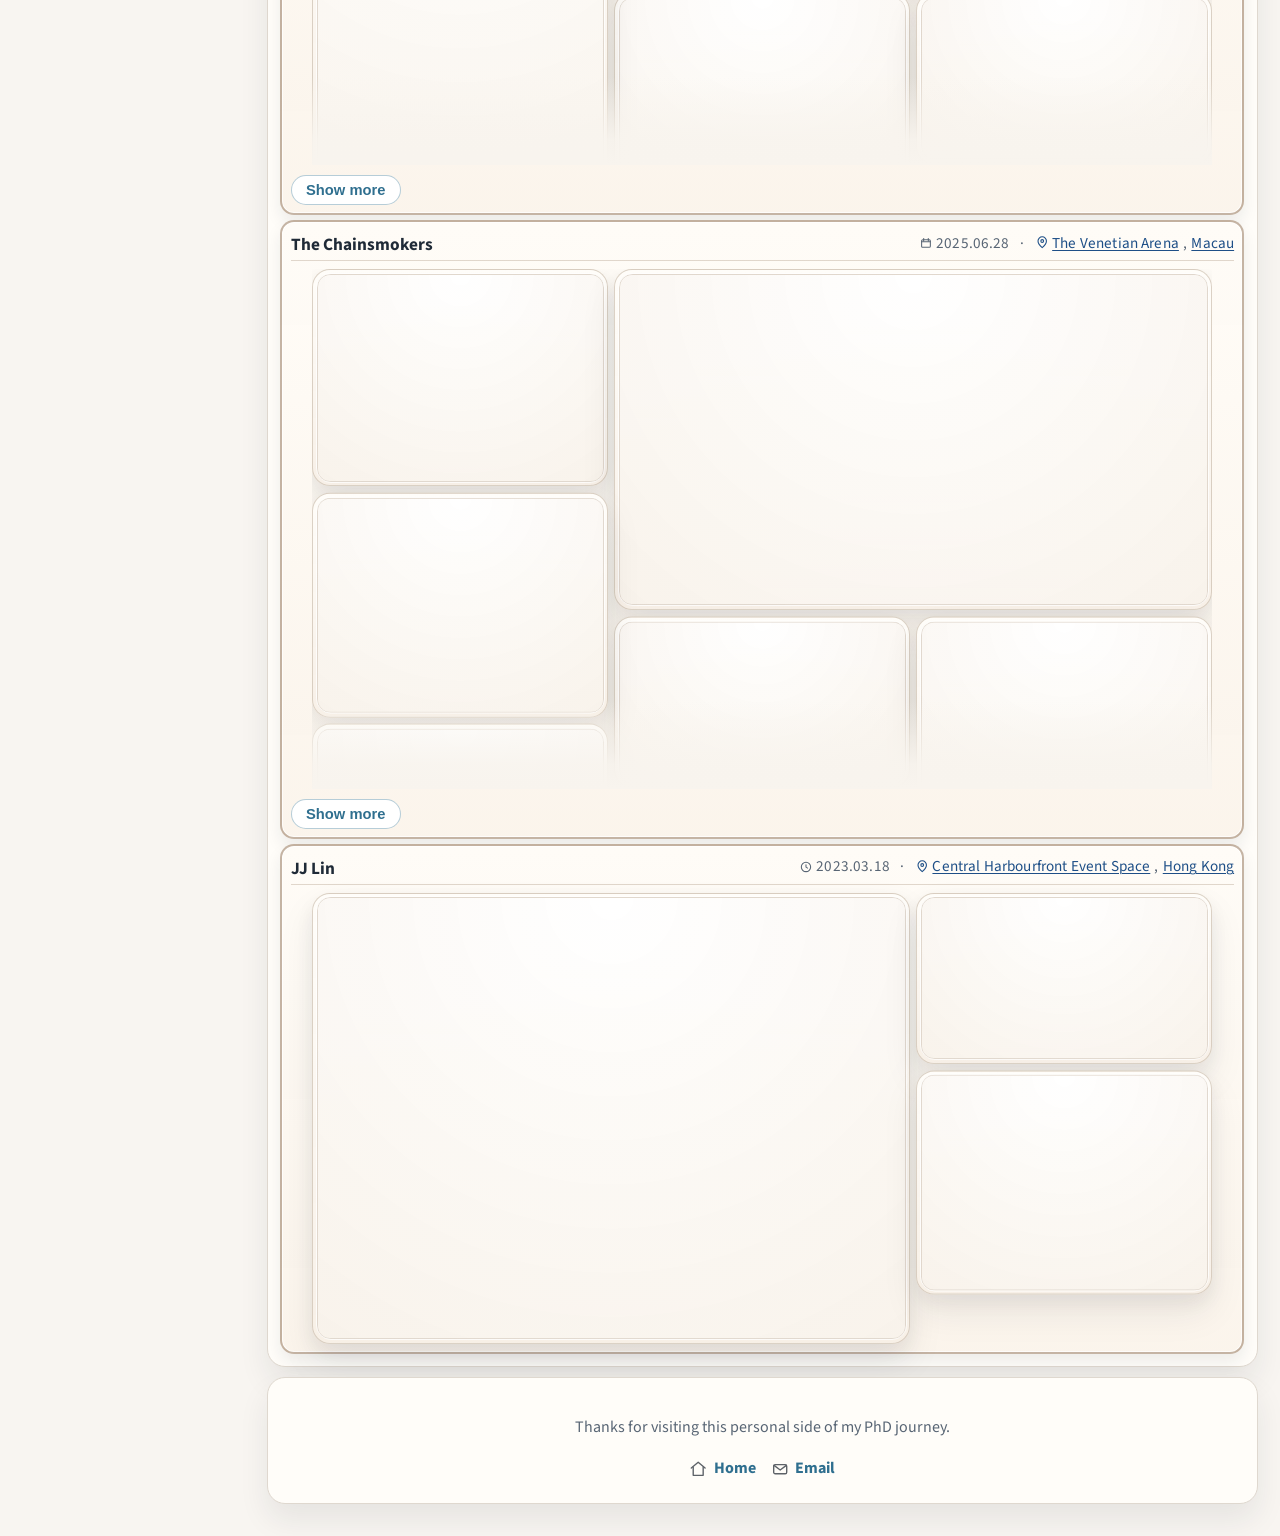
==== commit 978f4245: "feat: update concert assets and refine page behavior" ====
--- a/life.html
+++ b/life.html
@@ -572,20 +572,20 @@
                 <button
                   class="gallery-open"
                   type="button"
-                  data-lightbox-src="./assets/concert/GD_MC/GD_MC_04.JPG"
+                  data-lightbox-src="./assets/concert/GD_MC/GD_MC_04.jpeg"
                   data-lightbox-alt="G-Dragon concert moment 04"
                 >
-                  <img loading="lazy" decoding="async" src="./assets/concert/GD_MC/GD_MC_04.JPG" alt="G-Dragon concert moment 04" />
-                </button>
-              </figure>
-              <figure class="gallery-card" data-column-lock="0">
-                <button
-                  class="gallery-open"
-                  type="button"
-                  data-lightbox-src="./assets/concert/GD_MC/GD_MC_06.JPG"
+                  <img loading="lazy" decoding="async" src="./assets/concert/GD_MC/GD_MC_04.jpeg" alt="G-Dragon concert moment 04" />
+                </button>
+              </figure>
+              <figure class="gallery-card" data-column-lock="0">
+                <button
+                  class="gallery-open"
+                  type="button"
+                  data-lightbox-src="./assets/concert/GD_MC/GD_MC_06.jpeg"
                   data-lightbox-alt="G-Dragon concert moment 06"
                 >
-                  <img loading="lazy" decoding="async" src="./assets/concert/GD_MC/GD_MC_06.JPG" alt="G-Dragon concert moment 06" />
+                  <img loading="lazy" decoding="async" src="./assets/concert/GD_MC/GD_MC_06.jpeg" alt="G-Dragon concert moment 06" />
                 </button>
               </figure>
               
@@ -603,30 +603,30 @@
                 <button
                   class="gallery-open"
                   type="button"
-                  data-lightbox-src="./assets/concert/GD_MC/GD_MC_03.JPG"
+                  data-lightbox-src="./assets/concert/GD_MC/GD_MC_03.jpeg"
                   data-lightbox-alt="G-Dragon concert moment 03"
                 >
-                  <img loading="lazy" decoding="async" src="./assets/concert/GD_MC/GD_MC_03.JPG" alt="G-Dragon concert moment 03" />
-                </button>
-              </figure>
-              <figure class="gallery-card" data-column-lock="2">
-                <button
-                  class="gallery-open"
-                  type="button"
-                  data-lightbox-src="./assets/concert/GD_MC/GD_MC_05.JPG"
+                  <img loading="lazy" decoding="async" src="./assets/concert/GD_MC/GD_MC_03.jpeg" alt="G-Dragon concert moment 03" />
+                </button>
+              </figure>
+              <figure class="gallery-card" data-column-lock="2">
+                <button
+                  class="gallery-open"
+                  type="button"
+                  data-lightbox-src="./assets/concert/GD_MC/GD_MC_05.jpeg"
                   data-lightbox-alt="G-Dragon concert moment 05"
                 >
-                  <img loading="lazy" decoding="async" src="./assets/concert/GD_MC/GD_MC_05.JPG" alt="G-Dragon concert moment 05" />
-                </button>
-              </figure>
-              <figure class="gallery-card" data-column-lock="2">
-                <button
-                  class="gallery-open"
-                  type="button"
-                  data-lightbox-src="./assets/concert/GD_MC/GD_MC_07.JPG"
+                  <img loading="lazy" decoding="async" src="./assets/concert/GD_MC/GD_MC_05.jpeg" alt="G-Dragon concert moment 05" />
+                </button>
+              </figure>
+              <figure class="gallery-card" data-column-lock="2">
+                <button
+                  class="gallery-open"
+                  type="button"
+                  data-lightbox-src="./assets/concert/GD_MC/GD_MC_07.jpeg"
                   data-lightbox-alt="G-Dragon concert moment 07"
                 >
-                  <img loading="lazy" decoding="async" src="./assets/concert/GD_MC/GD_MC_07.JPG" alt="G-Dragon concert moment 07" />
+                  <img loading="lazy" decoding="async" src="./assets/concert/GD_MC/GD_MC_07.jpeg" alt="G-Dragon concert moment 07" />
                 </button>
               </figure>
             </div>
@@ -1092,10 +1092,10 @@
                 <button
                   class="gallery-open"
                   type="button"
-                  data-lightbox-src="./assets/concert/Chainsmokers/CS_03.JPG"
+                  data-lightbox-src="./assets/concert/Chainsmokers/CS_03.jpeg"
                   data-lightbox-alt="Chainsmokers concert moment 03"
                 >
-                  <img loading="lazy" decoding="async" src="./assets/concert/Chainsmokers/CS_03.JPG" alt="Chainsmokers concert moment 03" />
+                  <img loading="lazy" decoding="async" src="./assets/concert/Chainsmokers/CS_03.jpeg" alt="Chainsmokers concert moment 03" />
                 </button>
               </figure>
               <figure class="gallery-card" data-column-lock="0">
@@ -1194,10 +1194,10 @@
                 <button
                   class="gallery-open"
                   type="button"
-                  data-lightbox-src="./assets/concert/JJ/JJ01.JPG"
+                  data-lightbox-src="./assets/concert/JJ/JJ01.jpeg"
                   data-lightbox-alt="JJ Lin concert stage in Hong Kong"
                 >
-                  <img loading="lazy" decoding="async" src="./assets/concert/JJ/JJ01.JPG" alt="JJ Lin concert stage in Hong Kong" />
+                  <img loading="lazy" decoding="async" src="./assets/concert/JJ/JJ01.jpeg" alt="JJ Lin concert stage in Hong Kong" />
                 </button>
               </figure>
               <figure class="gallery-card" data-column-lock="2">
--- a/styles.css
+++ b/styles.css
@@ -166,10 +166,6 @@
   width: min(calc(var(--content-max) + var(--sidebar-w) + 1.1rem), calc(100vw - 2rem));
   margin-left: auto;
   margin-right: auto;
-}
-
-body.sidebar-hidden .sidebar-toggle {
-  transform: rotate(180deg);
 }
 
 body.sidebar-hidden .sidebar-fab {
@@ -917,7 +913,7 @@
   width: 100%;
   aspect-ratio: 4 / 3;
   object-fit: cover;
-  transition: transform 0.28s ease, filter 0.28s ease;
+  transition: transform 0.28s ease, filter 0.28s ease, opacity 0.3s ease;
 }
 
 .gallery-open:hover img {
@@ -1055,6 +1051,20 @@
   margin-inline: auto;
   overflow-anchor: none;
   position: relative;
+  opacity: 1;
+  transform: translateY(0);
+  transition: opacity 0.3s ease, transform 0.3s ease;
+}
+
+.concert-gallery.is-layout-pending {
+  opacity: 0;
+  transform: translateY(8px);
+  pointer-events: none;
+}
+
+.concert-gallery.is-layout-ready {
+  opacity: 1;
+  transform: translateY(0);
 }
 
 .concert-gallery .gallery-card {
@@ -1096,6 +1106,10 @@
   border-radius: 13px;
   background:
     radial-gradient(circle at top, rgba(255, 255, 255, 0.9), rgba(248, 242, 235, 0.95));
+}
+
+.concert-gallery .gallery-open img.is-pending {
+  opacity: 0.4;
 }
 
 .concert-gallery .gallery-card figcaption {
@@ -1422,9 +1436,10 @@
     transform: translateX(0);
   }
 
-  body.sidebar-visible-mobile .sidebar-toggle {
-    transform: rotate(180deg);
-  }
+  body.sidebar-visible-mobile .sidebar-fab {
+    display: none;
+  }
+
 }
 
 @media (max-width: 640px) {
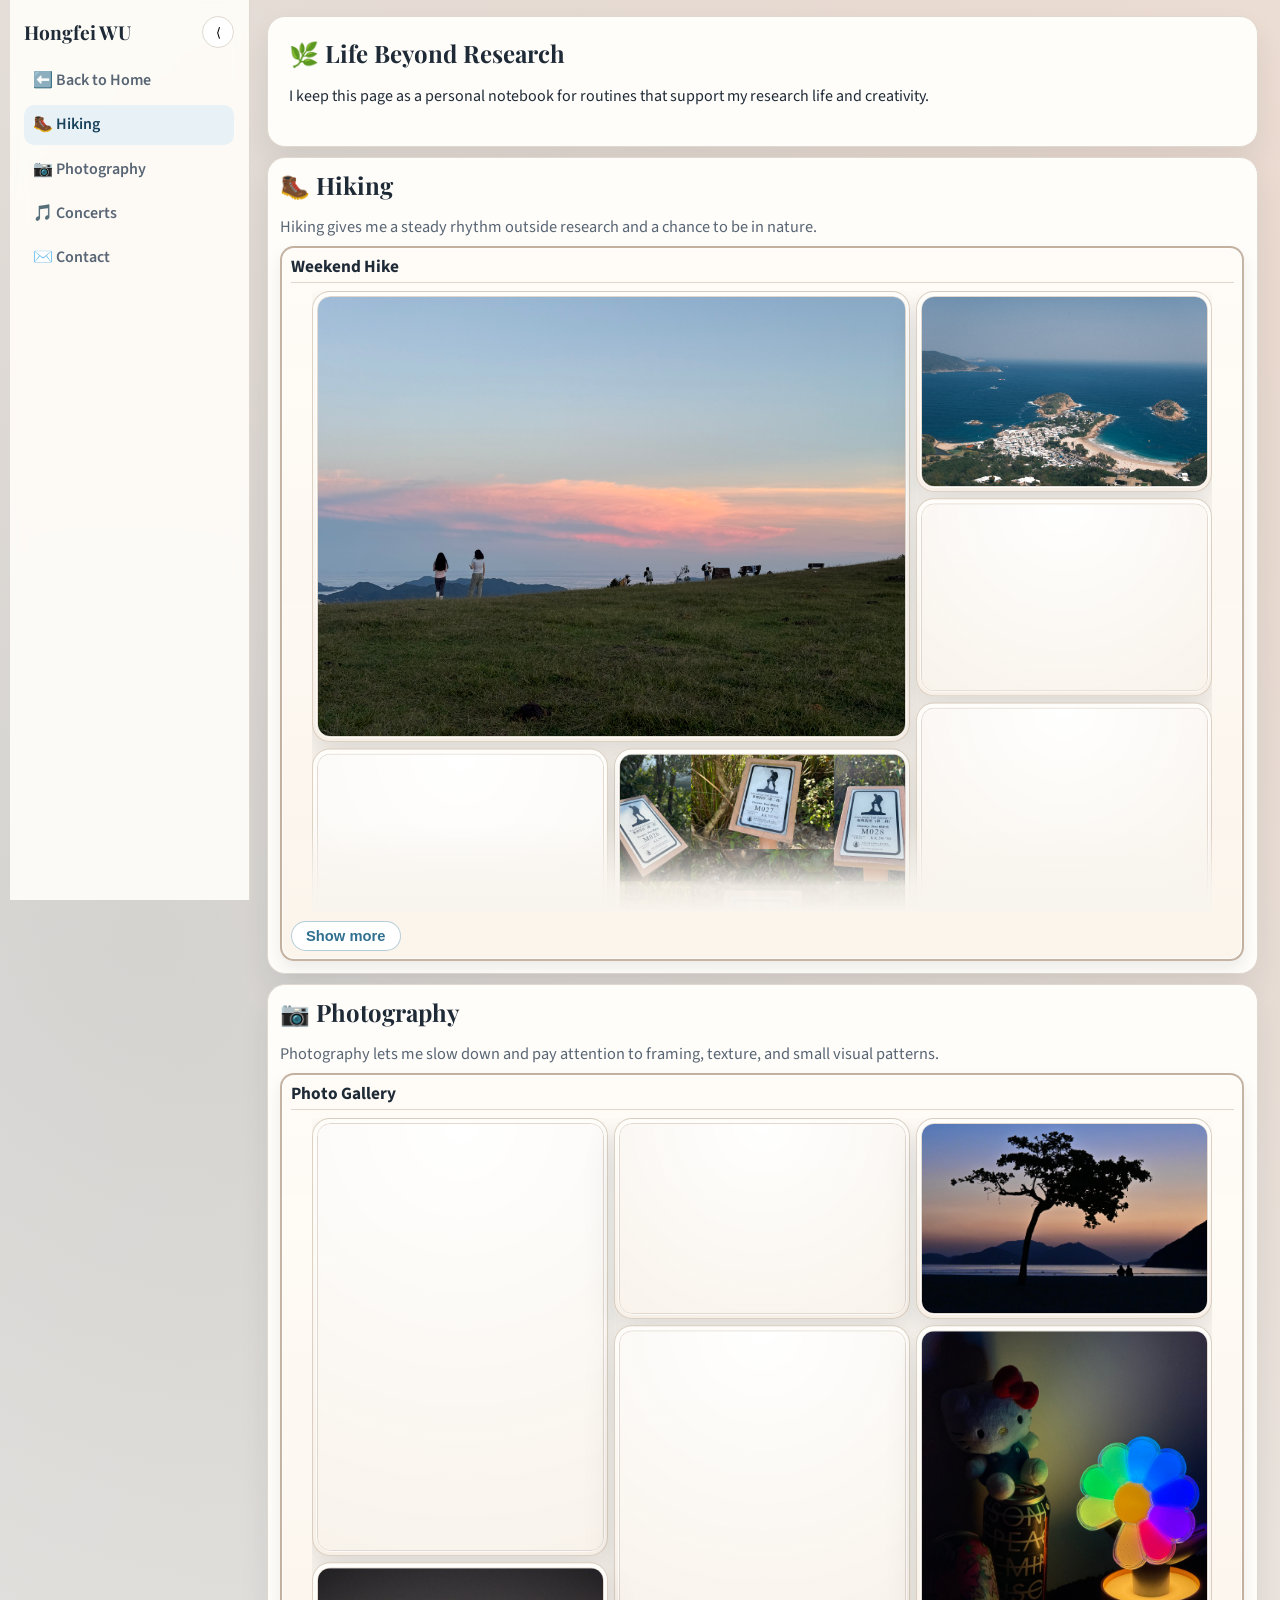
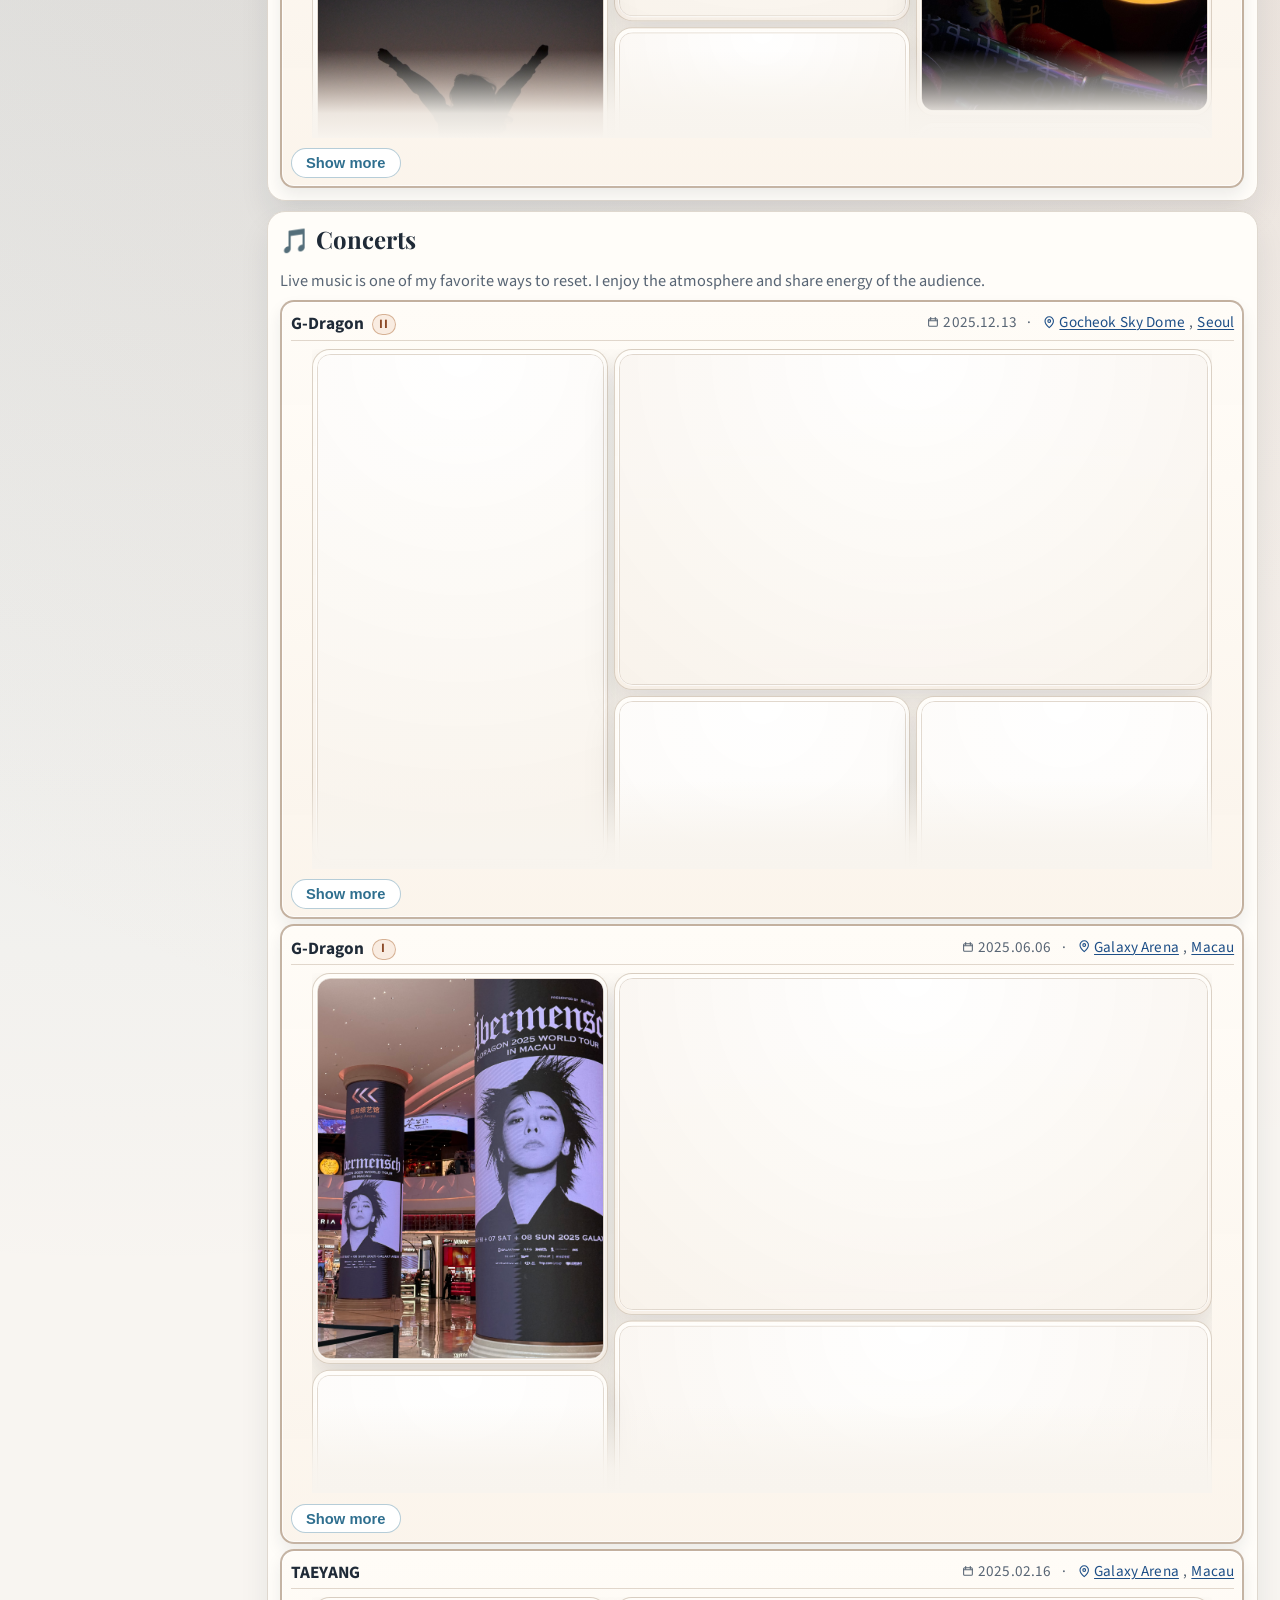
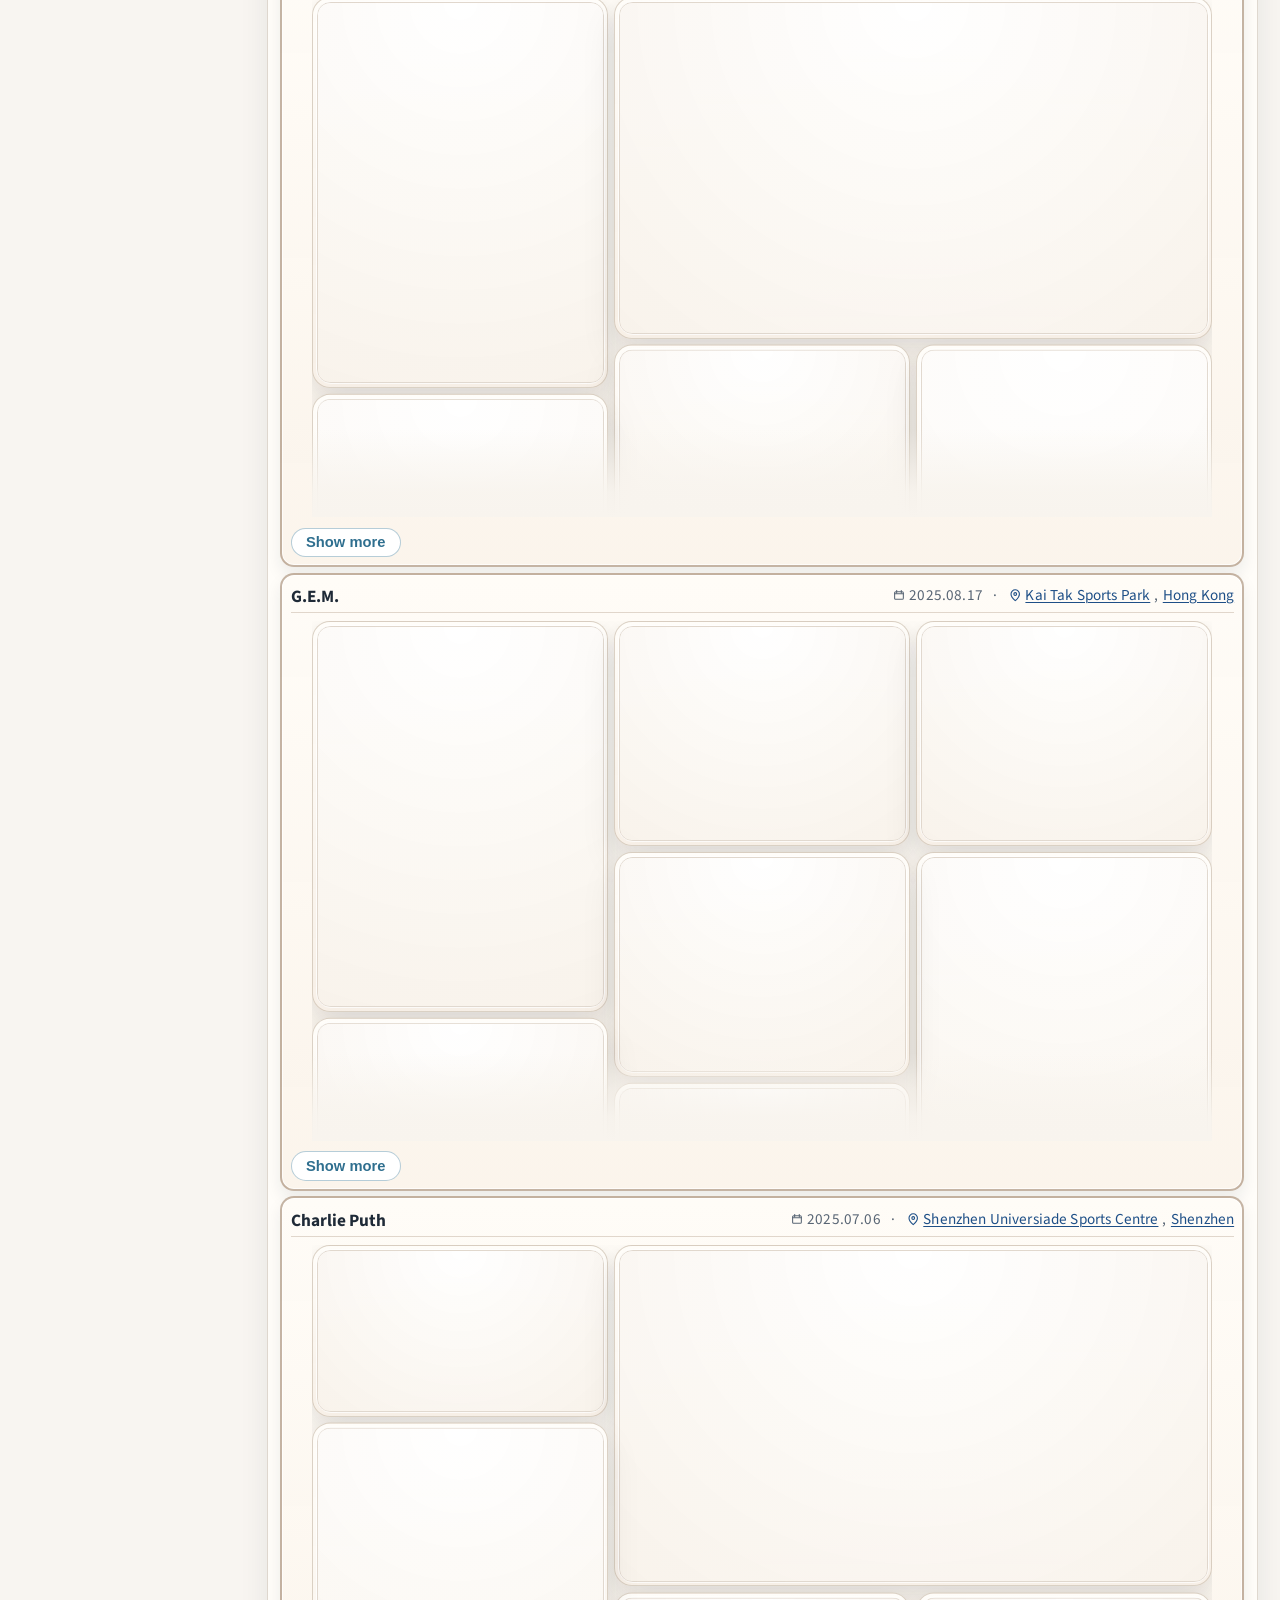
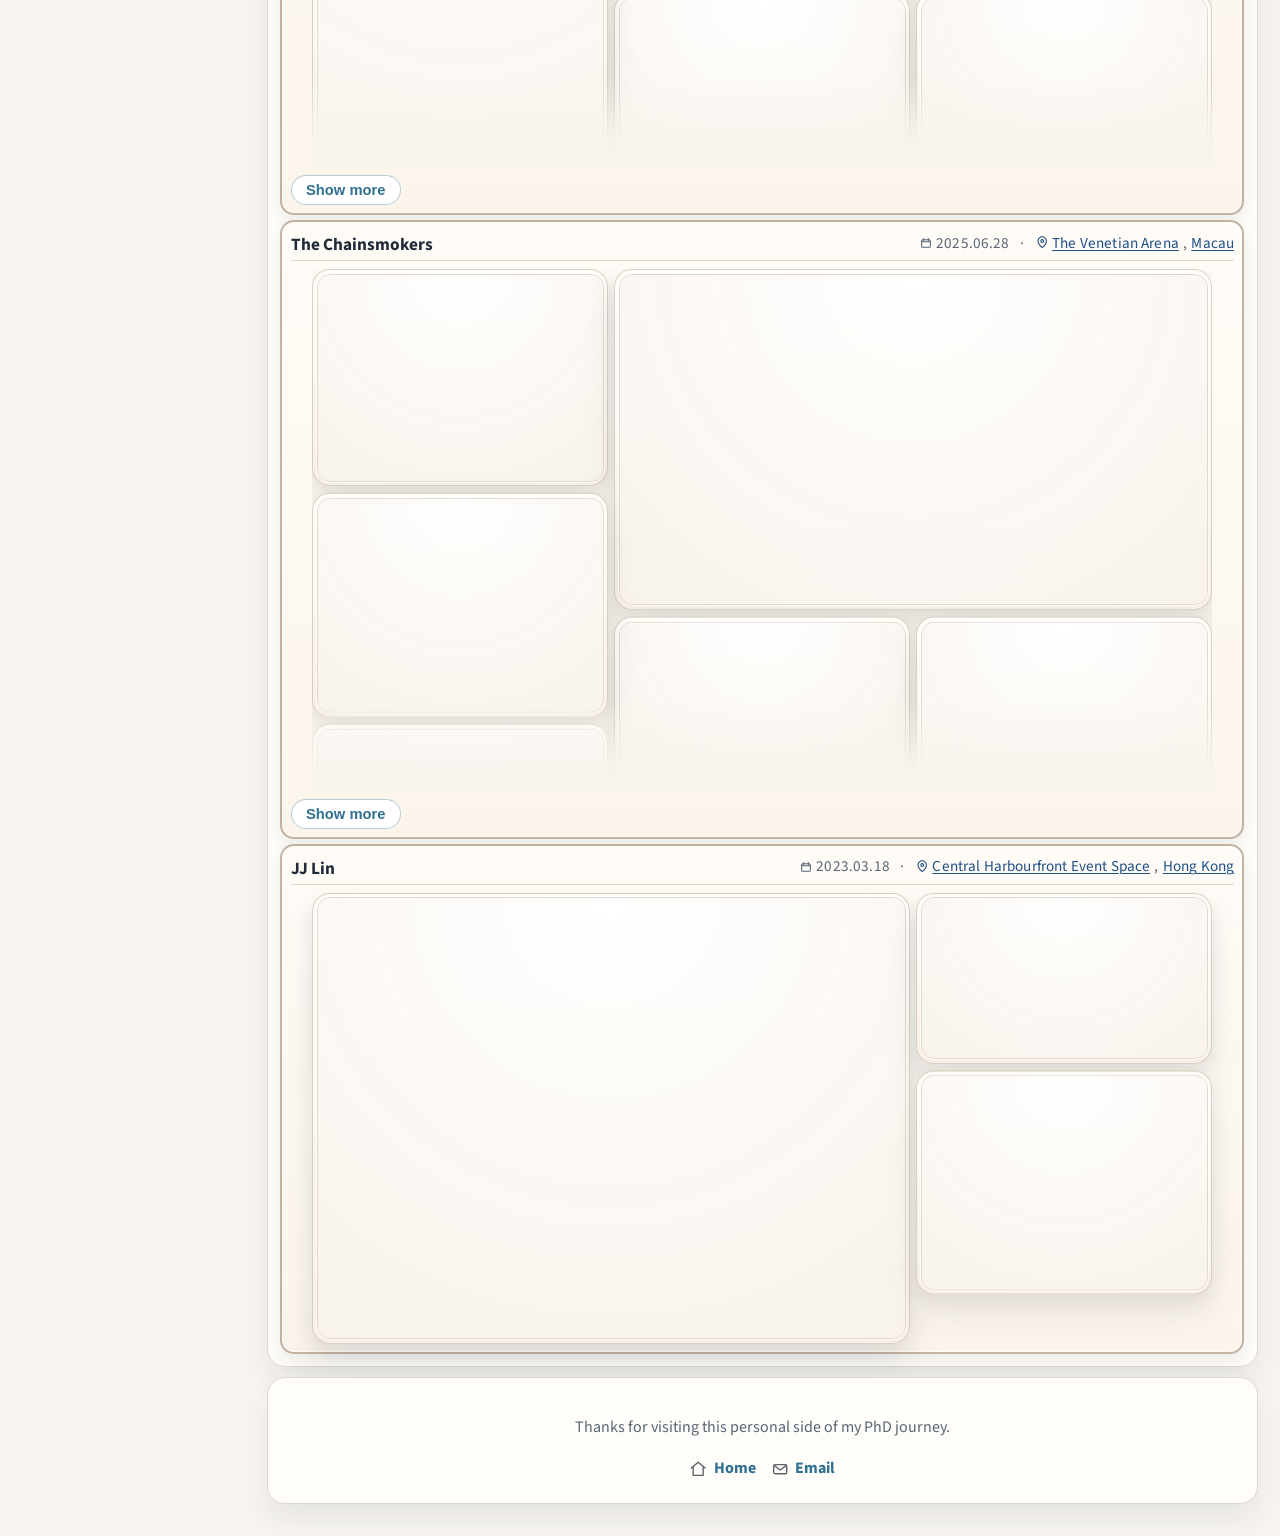
==== commit 0bf18315: "chore: commit all current changes" ====
--- a/life.html
+++ b/life.html
@@ -395,8 +395,10 @@
                 <span class="meta-time">
                   <span class="meta-time-icon" aria-hidden="true">
                     <svg viewBox="0 0 24 24" fill="none">
-                      <circle cx="12" cy="12" r="8"></circle>
-                      <path d="M12 8v4.2l2.8 1.7"></path>
+                      <rect x="4.5" y="6.5" width="15" height="13" rx="2"></rect>
+                      <path d="M8 4.5v4"></path>
+                      <path d="M16 4.5v4"></path>
+                      <path d="M4.5 10h15"></path>
                     </svg>
                   </span>
                   <span>2025.12.13</span>
@@ -537,8 +539,10 @@
                 <span class="meta-time">
                   <span class="meta-time-icon" aria-hidden="true">
                     <svg viewBox="0 0 24 24" fill="none">
-                      <circle cx="12" cy="12" r="8"></circle>
-                      <path d="M12 8v4.2l2.8 1.7"></path>
+                      <rect x="4.5" y="6.5" width="15" height="13" rx="2"></rect>
+                      <path d="M8 4.5v4"></path>
+                      <path d="M16 4.5v4"></path>
+                      <path d="M4.5 10h15"></path>
                     </svg>
                   </span>
                   <span>2025.06.06</span>
@@ -572,12 +576,23 @@
                 <button
                   class="gallery-open"
                   type="button"
+                  data-lightbox-src="./assets/concert/GD_MC/GD_MC_08.jpeg"
+                  data-lightbox-alt="G-Dragon concert moment 08"
+                >
+                  <img loading="lazy" decoding="async" src="./assets/concert/GD_MC/GD_MC_08.jpeg" alt="G-Dragon concert moment 08" />
+                </button>
+              </figure>
+              <figure class="gallery-card" data-column-lock="1" data-column-span="2">
+                <button
+                  class="gallery-open"
+                  type="button"
                   data-lightbox-src="./assets/concert/GD_MC/GD_MC_04.jpeg"
                   data-lightbox-alt="G-Dragon concert moment 04"
                 >
                   <img loading="lazy" decoding="async" src="./assets/concert/GD_MC/GD_MC_04.jpeg" alt="G-Dragon concert moment 04" />
                 </button>
               </figure>
+
               <figure class="gallery-card" data-column-lock="0">
                 <button
                   class="gallery-open"
@@ -588,7 +603,27 @@
                   <img loading="lazy" decoding="async" src="./assets/concert/GD_MC/GD_MC_06.jpeg" alt="G-Dragon concert moment 06" />
                 </button>
               </figure>
-              
+
+              <figure class ="gallery-card" data-column-lock="0">
+                <button
+                  class="gallery-open"
+                  type="button"
+                  data-lightbox-src="./assets/concert/GD_MC/GD_MC_09.jpeg"
+                  data-lightbox-alt="G-Dragon concert moment 09"
+                >
+                  <img loading="lazy" decoding="async" src="./assets/concert/GD_MC/GD_MC_09.jpeg" alt="G-Dragon concert moment 09" />
+                </button>
+              </figure>
+              <figure class="gallery-card" data-column-lock="0">
+                <button
+                  class="gallery-open"
+                  type="button"
+                  data-lightbox-src="./assets/concert/GD_MC/GD_MC_10.jpeg"
+                  data-lightbox-alt="G-Dragon concert moment 10"
+                >
+                  <img loading="lazy" decoding="async" src="./assets/concert/GD_MC/GD_MC_10.jpeg" alt="G-Dragon concert moment 10" />
+                </button>
+              </figure>
               <figure class="gallery-card" data-column-lock="1">
                 <button
                   class="gallery-open"
@@ -599,7 +634,29 @@
                   <img loading="lazy" decoding="async" src="./assets/concert/GD_MC/GD_MC_01.jpeg" alt="G-Dragon concert moment 01" />
                 </button>
               </figure>
-              <figure class="gallery-card" data-column-lock="1">
+              </figure>
+              <figure class="gallery-card" data-column-lock="1">
+                <button
+                  class="gallery-open"
+                  type="button"
+                  data-lightbox-src="./assets/concert/GD_MC/GD_MC_05.jpeg"
+                  data-lightbox-alt="G-Dragon concert moment 05"
+                >
+                  <img loading="lazy" decoding="async" src="./assets/concert/GD_MC/GD_MC_05.jpeg" alt="G-Dragon concert moment 05" />
+                </button>
+              </figure>
+              <figure class="gallery-card" data-column-lock="2">
+                <button
+                  class="gallery-open"
+                  type="button"
+                  data-lightbox-src="./assets/concert/GD_MC/GD_MC_07.jpeg"
+                  data-lightbox-alt="G-Dragon concert moment 07"
+                >
+                  <img loading="lazy" decoding="async" src="./assets/concert/GD_MC/GD_MC_07.jpeg" alt="G-Dragon concert moment 07" />
+                </button>
+              </figure>
+              
+              <figure class="gallery-card" data-column-lock="1" data-column-span="2">
                 <button
                   class="gallery-open"
                   type="button"
@@ -608,27 +665,8 @@
                 >
                   <img loading="lazy" decoding="async" src="./assets/concert/GD_MC/GD_MC_03.jpeg" alt="G-Dragon concert moment 03" />
                 </button>
-              </figure>
-              <figure class="gallery-card" data-column-lock="2">
-                <button
-                  class="gallery-open"
-                  type="button"
-                  data-lightbox-src="./assets/concert/GD_MC/GD_MC_05.jpeg"
-                  data-lightbox-alt="G-Dragon concert moment 05"
-                >
-                  <img loading="lazy" decoding="async" src="./assets/concert/GD_MC/GD_MC_05.jpeg" alt="G-Dragon concert moment 05" />
-                </button>
-              </figure>
-              <figure class="gallery-card" data-column-lock="2">
-                <button
-                  class="gallery-open"
-                  type="button"
-                  data-lightbox-src="./assets/concert/GD_MC/GD_MC_07.jpeg"
-                  data-lightbox-alt="G-Dragon concert moment 07"
-                >
-                  <img loading="lazy" decoding="async" src="./assets/concert/GD_MC/GD_MC_07.jpeg" alt="G-Dragon concert moment 07" />
-                </button>
-              </figure>
+
+
             </div>
           </section>
 
@@ -639,8 +677,10 @@
                 <span class="meta-time">
                   <span class="meta-time-icon" aria-hidden="true">
                     <svg viewBox="0 0 24 24" fill="none">
-                      <circle cx="12" cy="12" r="8"></circle>
-                      <path d="M12 8v4.2l2.8 1.7"></path>
+                      <rect x="4.5" y="6.5" width="15" height="13" rx="2"></rect>
+                      <path d="M8 4.5v4"></path>
+                      <path d="M16 4.5v4"></path>
+                      <path d="M4.5 10h15"></path>
                     </svg>
                   </span>
                   <span>2025.02.16</span>
@@ -822,8 +862,10 @@
                 <span class="meta-time">
                   <span class="meta-time-icon" aria-hidden="true">
                     <svg viewBox="0 0 24 24" fill="none">
-                      <circle cx="12" cy="12" r="8"></circle>
-                      <path d="M12 8v4.2l2.8 1.7"></path>
+                      <rect x="4.5" y="6.5" width="15" height="13" rx="2"></rect>
+                      <path d="M8 4.5v4"></path>
+                      <path d="M16 4.5v4"></path>
+                      <path d="M4.5 10h15"></path>
                     </svg>
                   </span>
                   <span>2025.08.17</span>
@@ -944,8 +986,10 @@
                 <span class="meta-time">
                   <span class="meta-time-icon" aria-hidden="true">
                     <svg viewBox="0 0 24 24" fill="none">
-                      <circle cx="12" cy="12" r="8"></circle>
-                      <path d="M12 8v4.2l2.8 1.7"></path>
+                      <rect x="4.5" y="6.5" width="15" height="13" rx="2"></rect>
+                      <path d="M8 4.5v4"></path>
+                      <path d="M16 4.5v4"></path>
+                      <path d="M4.5 10h15"></path>
                     </svg>
                   </span>
                   <span>2025.07.06</span>
@@ -1158,8 +1202,10 @@
                 <span class="meta-time">
                   <span class="meta-time-icon" aria-hidden="true">
                     <svg viewBox="0 0 24 24" fill="none">
-                      <circle cx="12" cy="12" r="8"></circle>
-                      <path d="M12 8v4.2l2.8 1.7"></path>
+                      <rect x="4.5" y="6.5" width="15" height="13" rx="2"></rect>
+                      <path d="M8 4.5v4"></path>
+                      <path d="M16 4.5v4"></path>
+                      <path d="M4.5 10h15"></path>
                     </svg>
                   </span>
                   <span>2023.03.18</span>
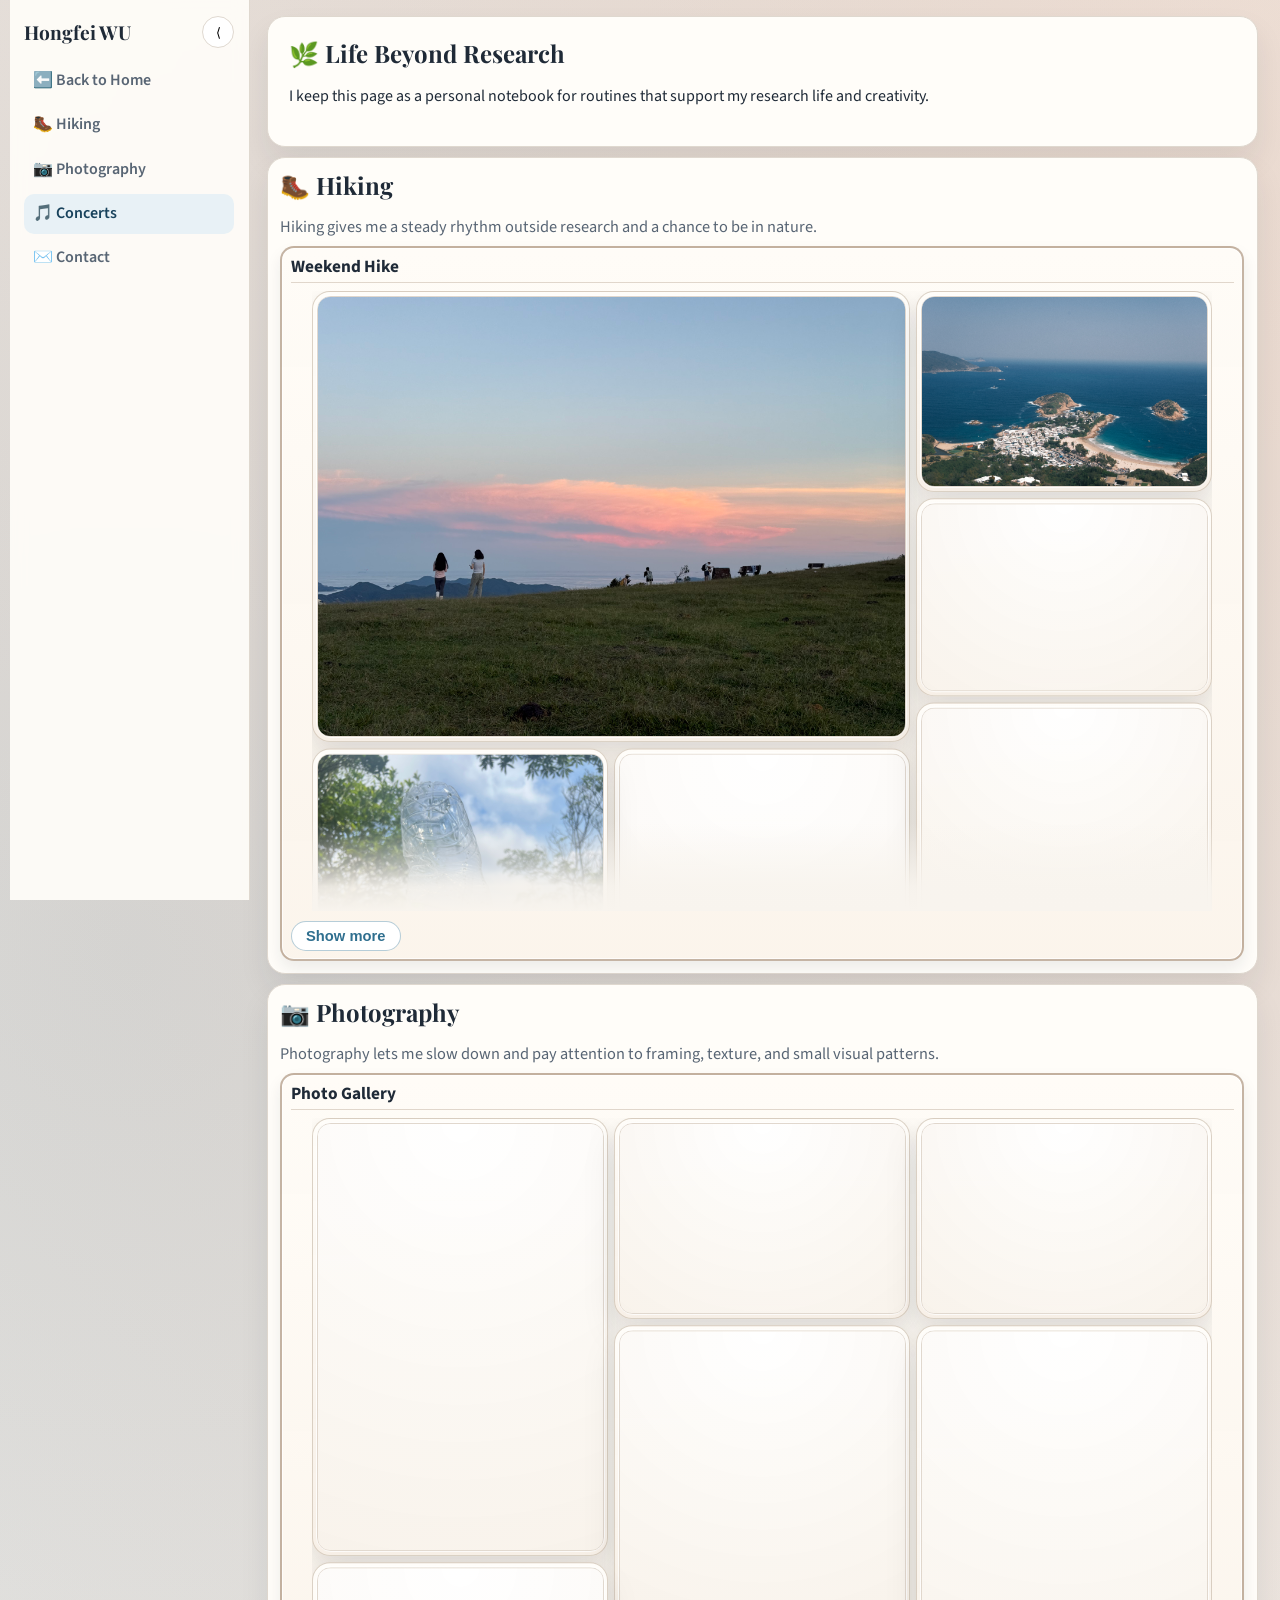
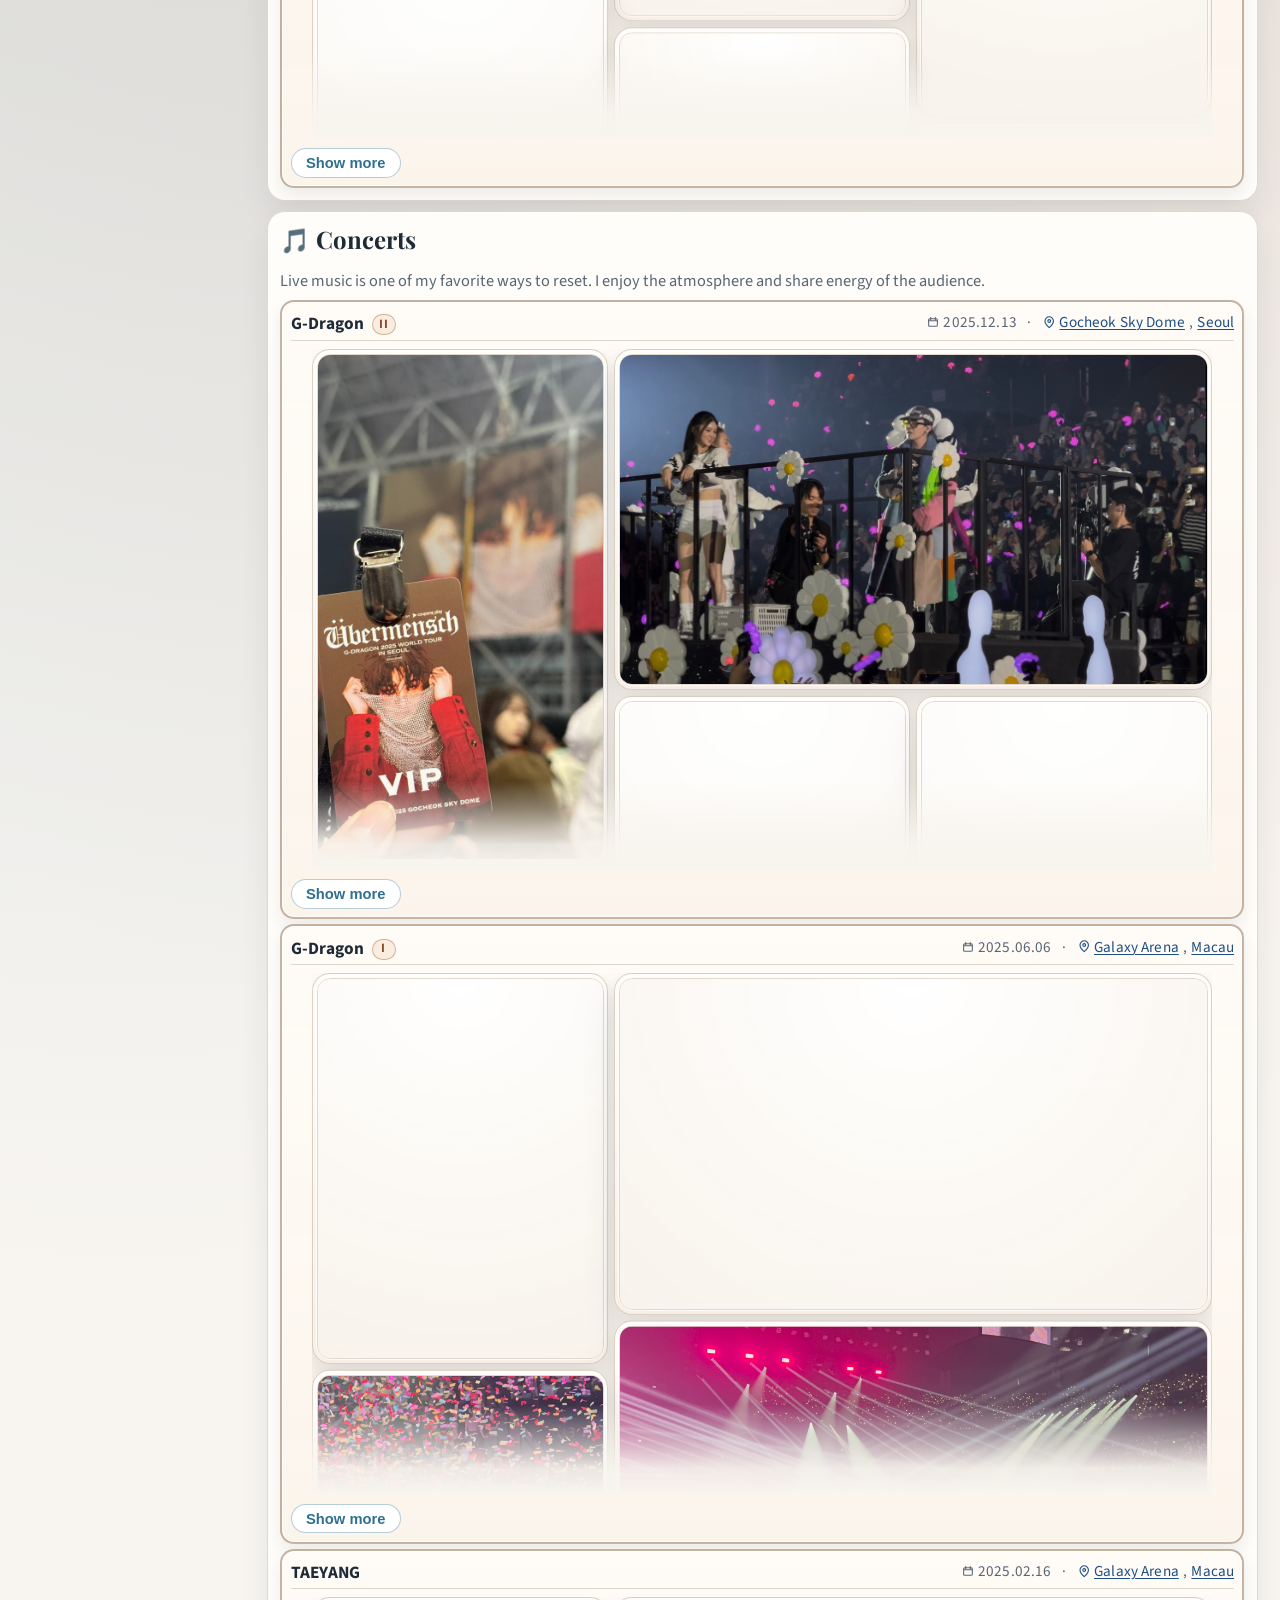
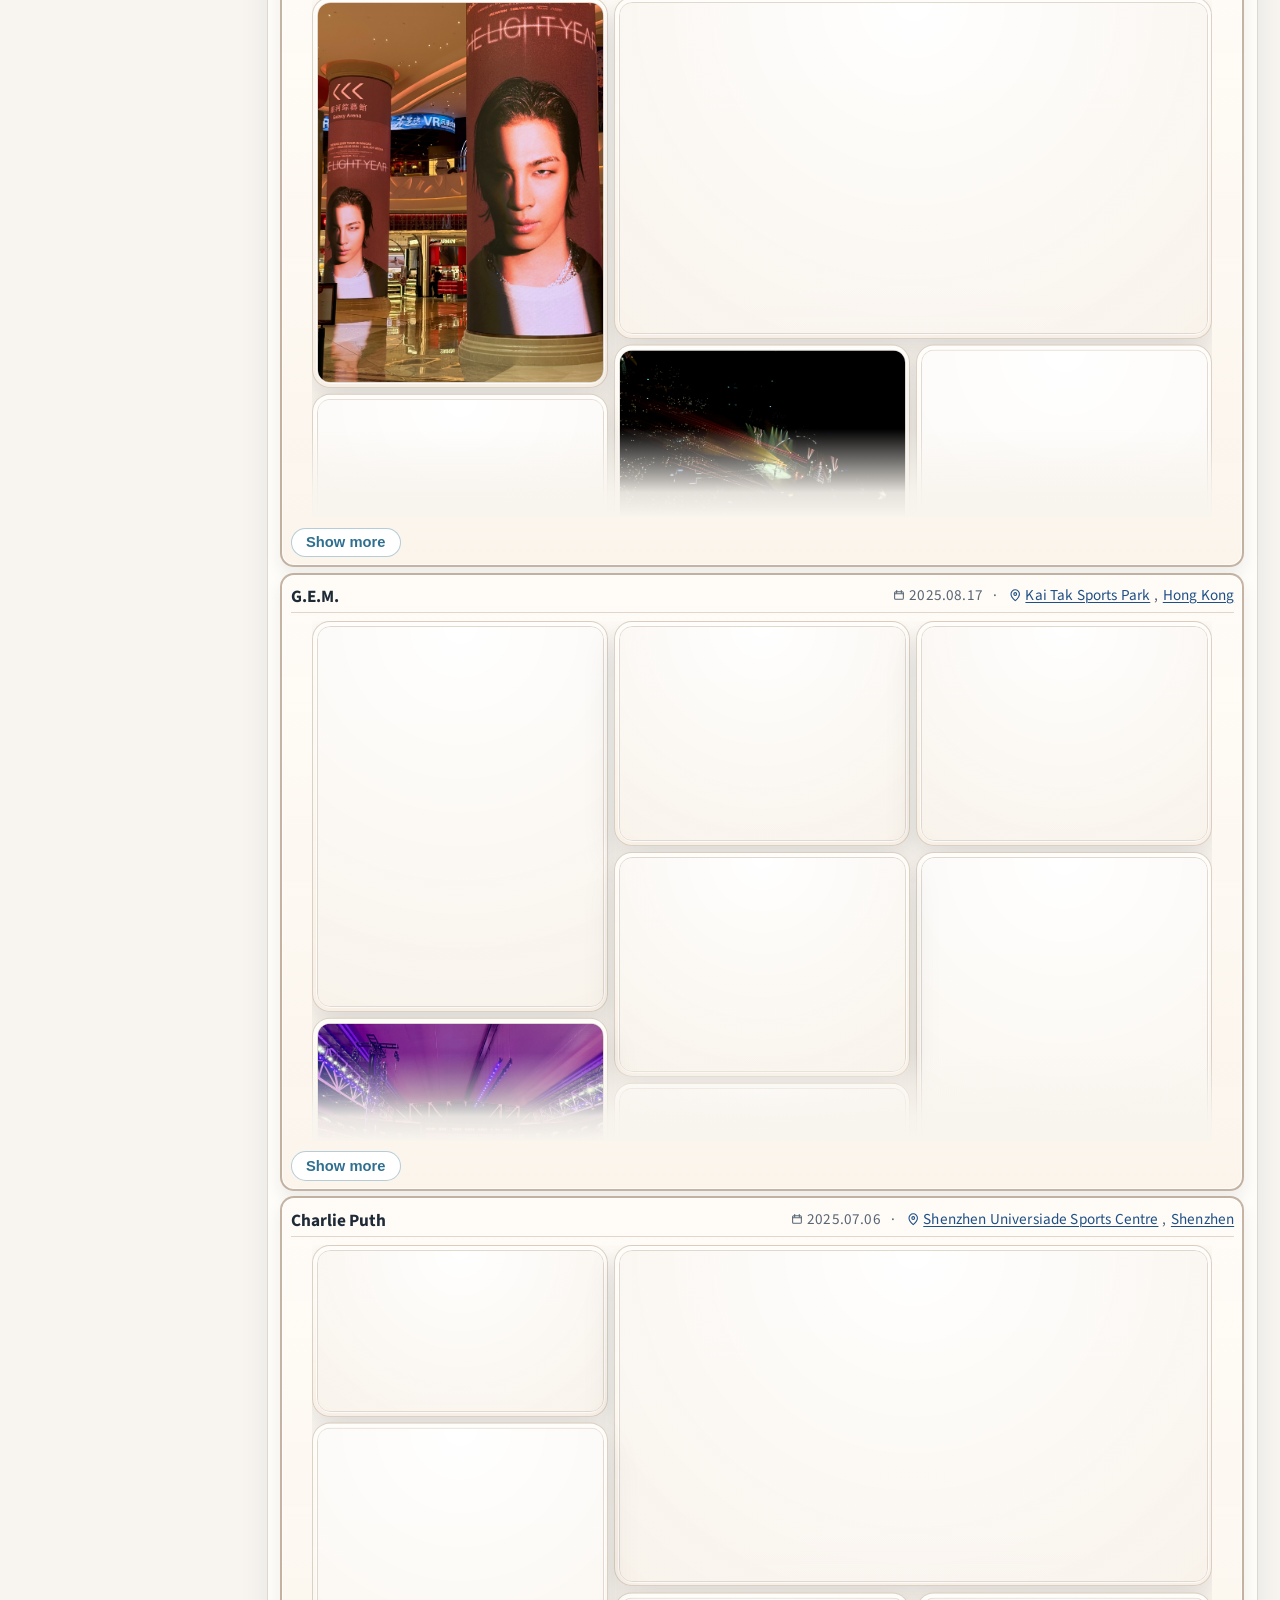
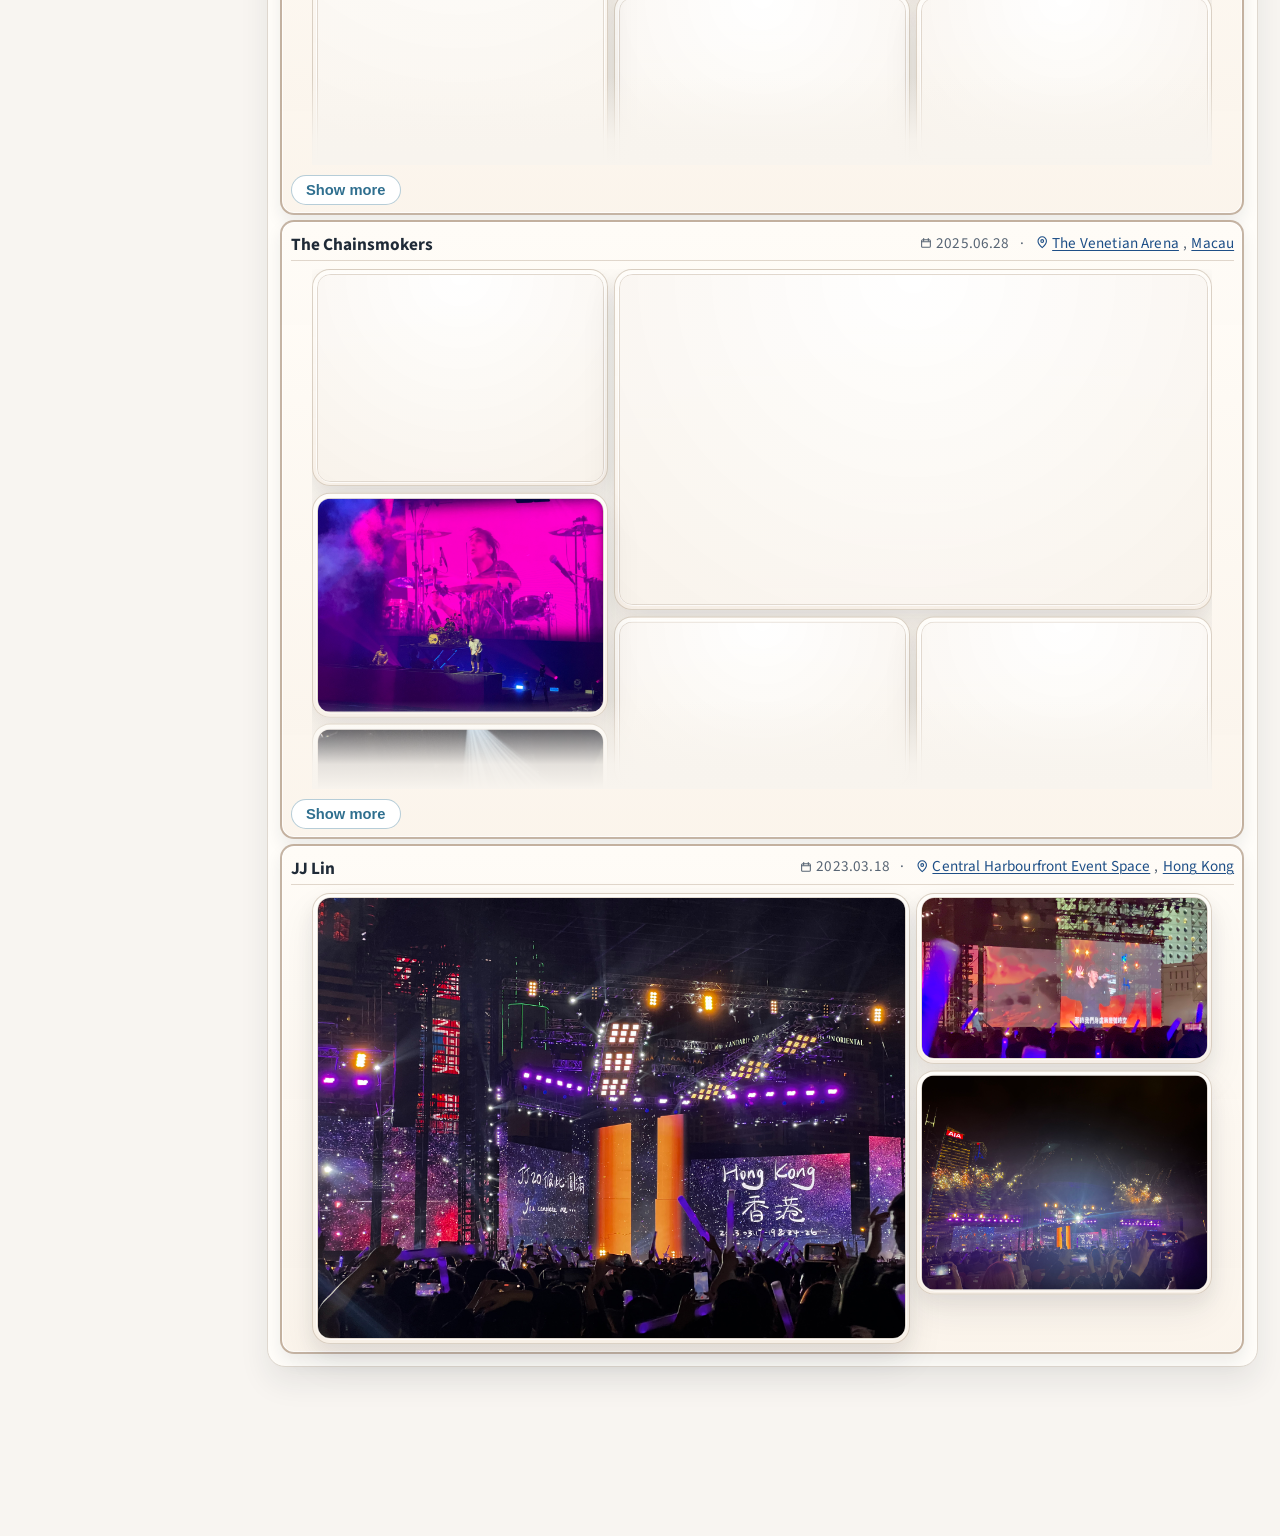
==== commit f0e22e33: "chore: sync latest page updates" ====
--- a/life.html
+++ b/life.html
@@ -614,7 +614,7 @@
                   <img loading="lazy" decoding="async" src="./assets/concert/GD_MC/GD_MC_09.jpeg" alt="G-Dragon concert moment 09" />
                 </button>
               </figure>
-              <figure class="gallery-card" data-column-lock="0">
+              <figure class="gallery-card" data-column-lock="2">
                 <button
                   class="gallery-open"
                   type="button"
@@ -656,7 +656,7 @@
                 </button>
               </figure>
               
-              <figure class="gallery-card" data-column-lock="1" data-column-span="2">
+              <figure class="gallery-card" data-column-lock="0" data-column-span="2">
                 <button
                   class="gallery-open"
                   type="button"
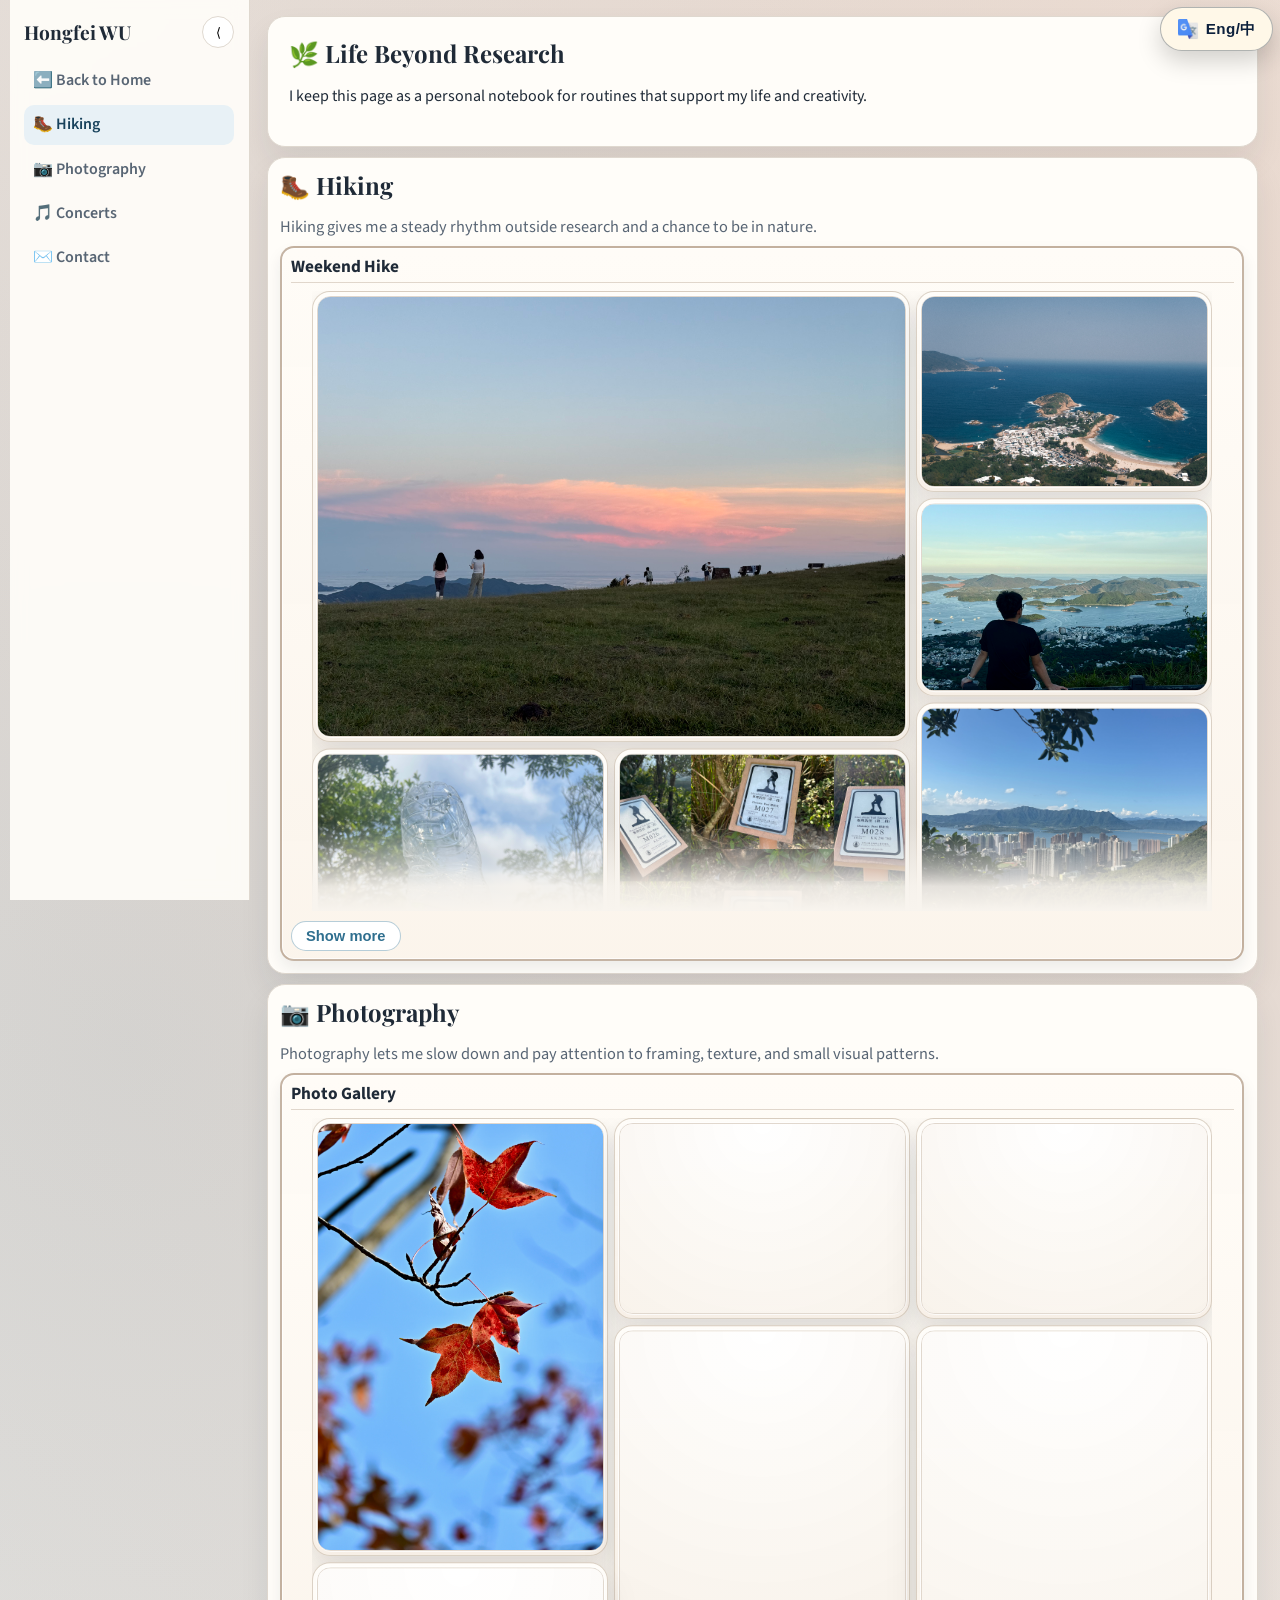
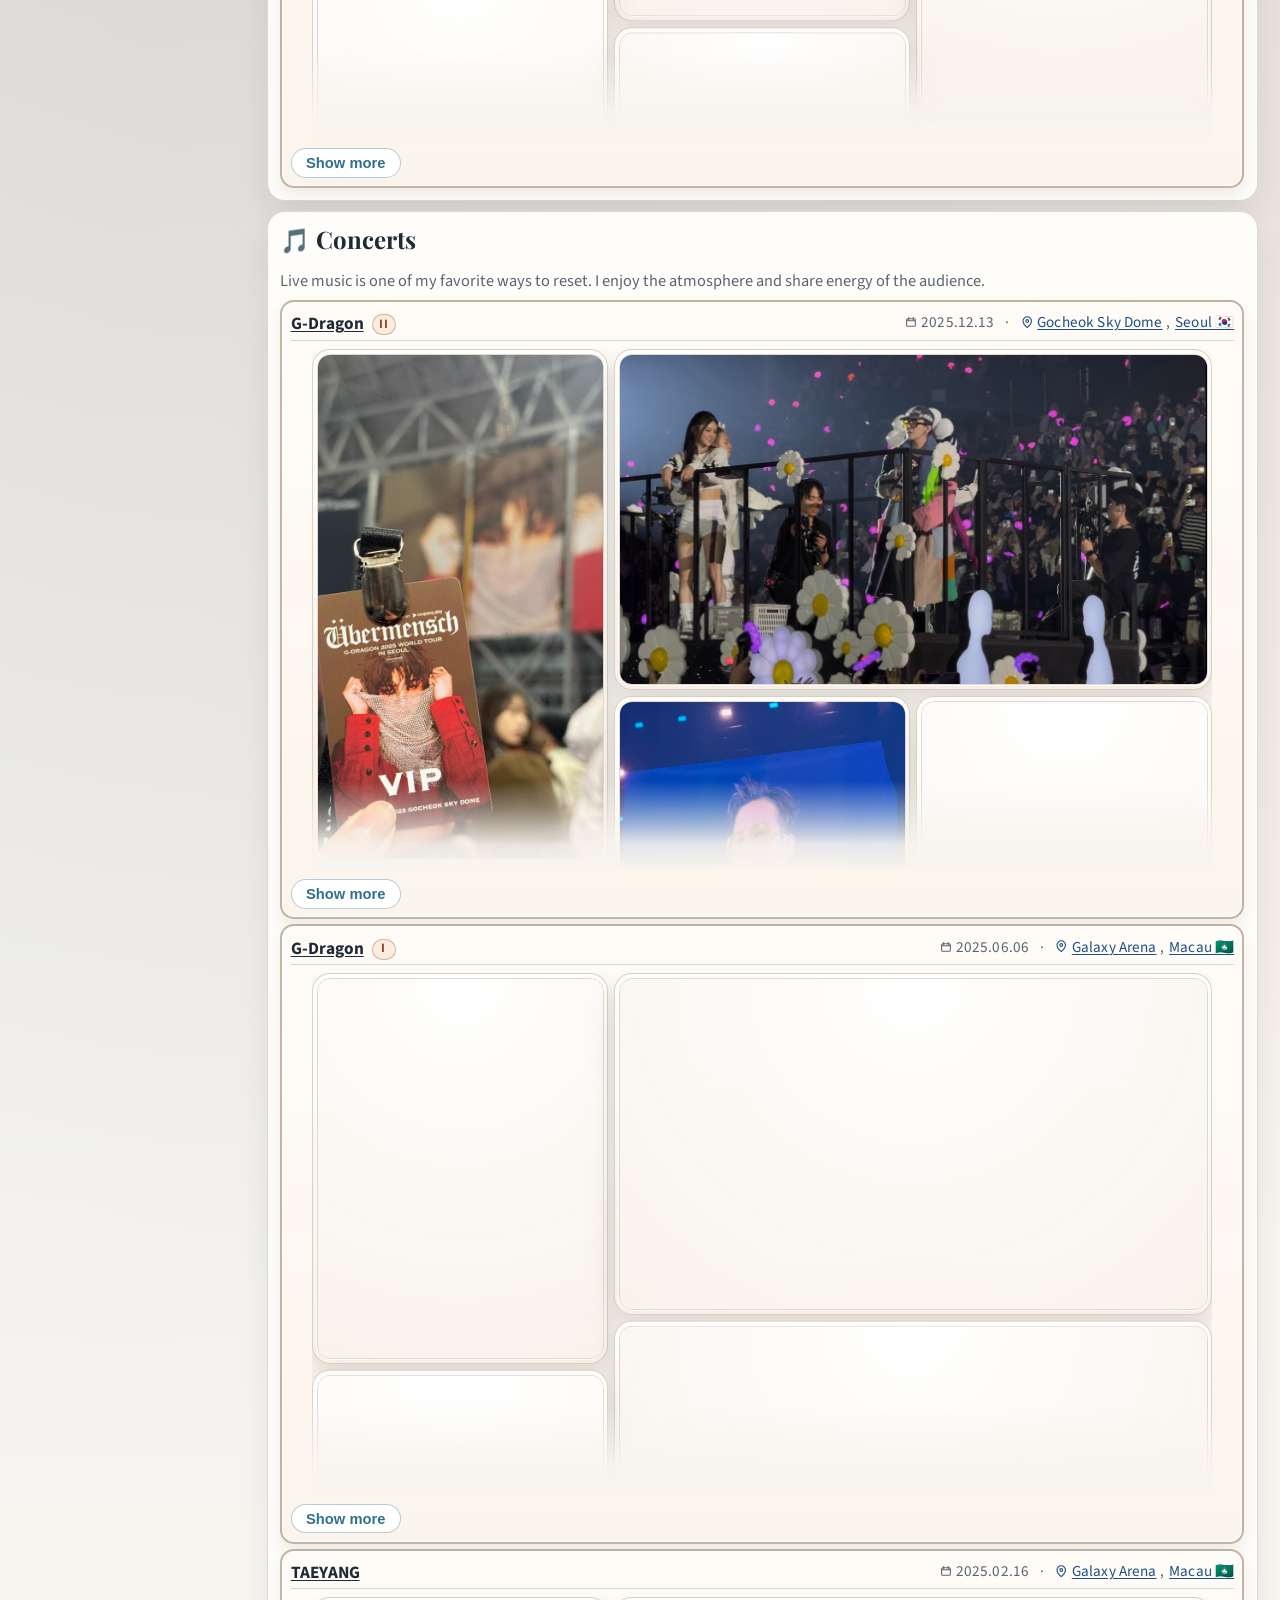
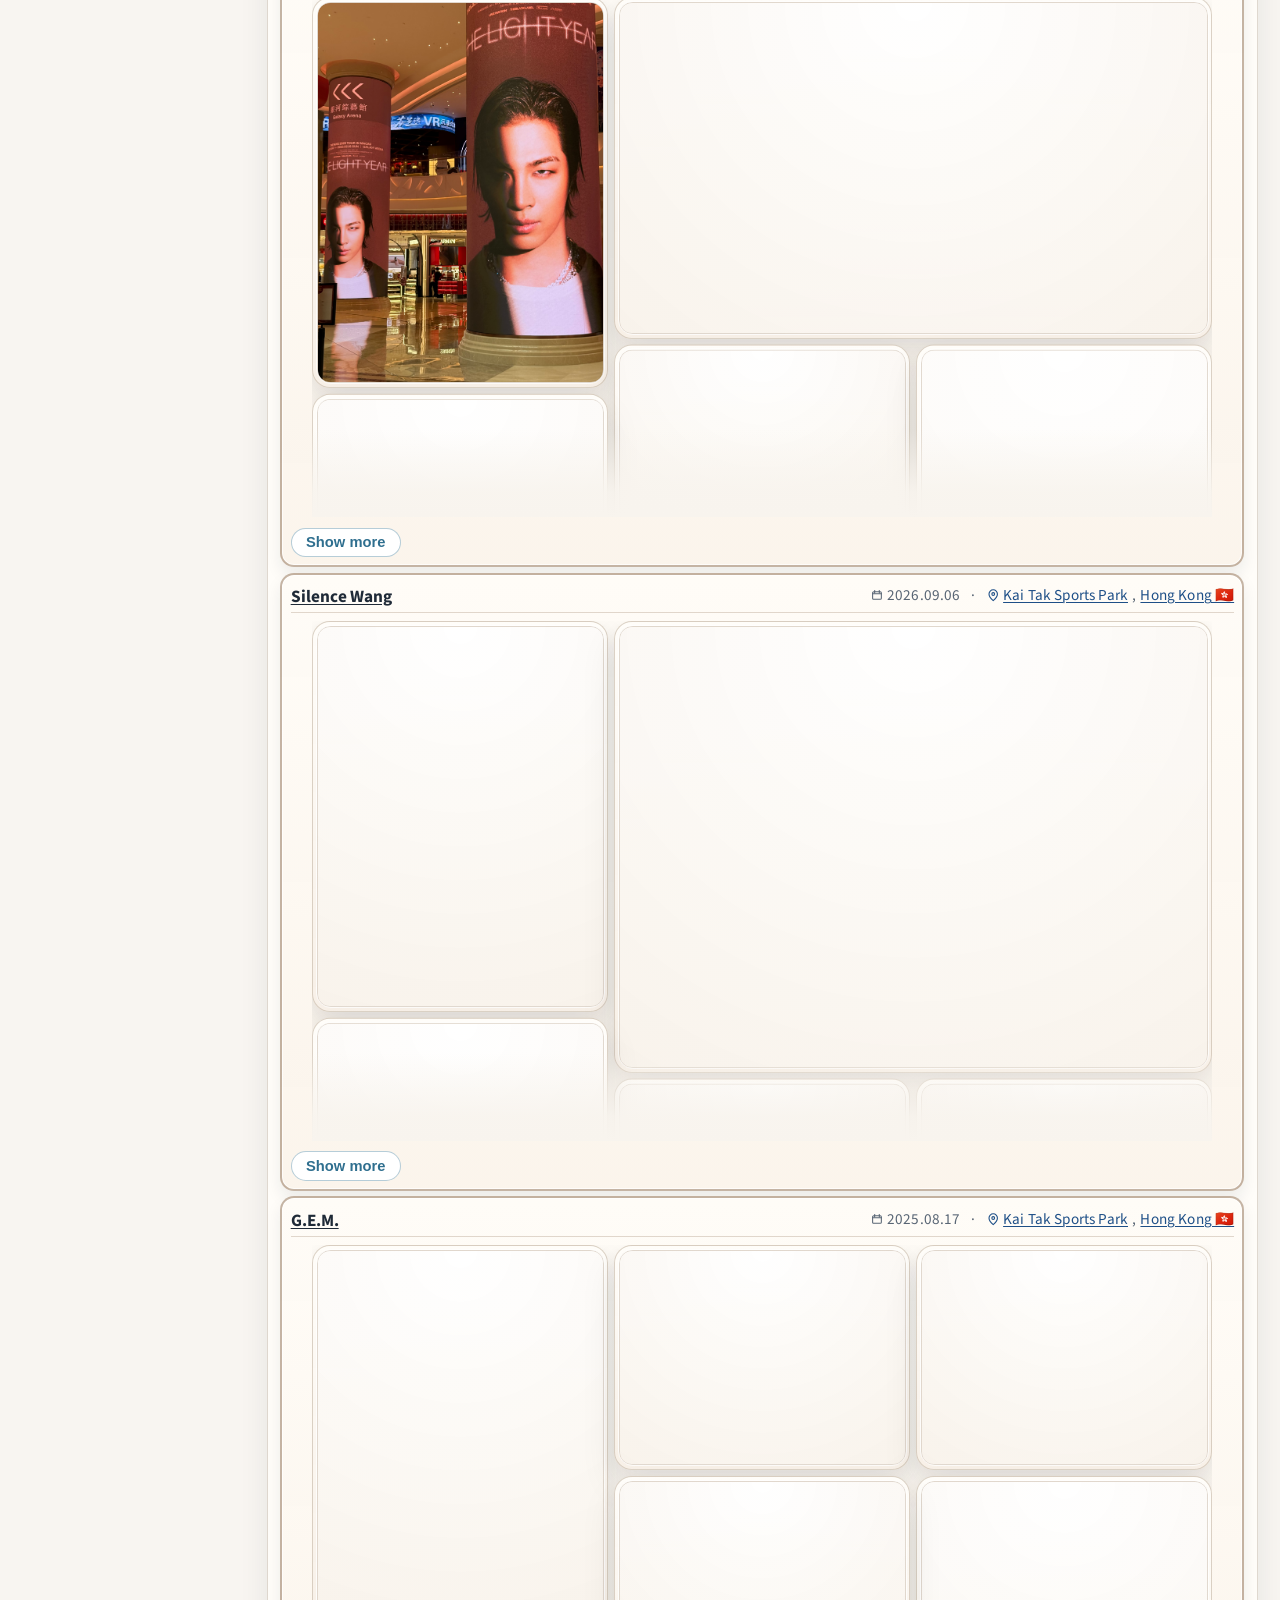
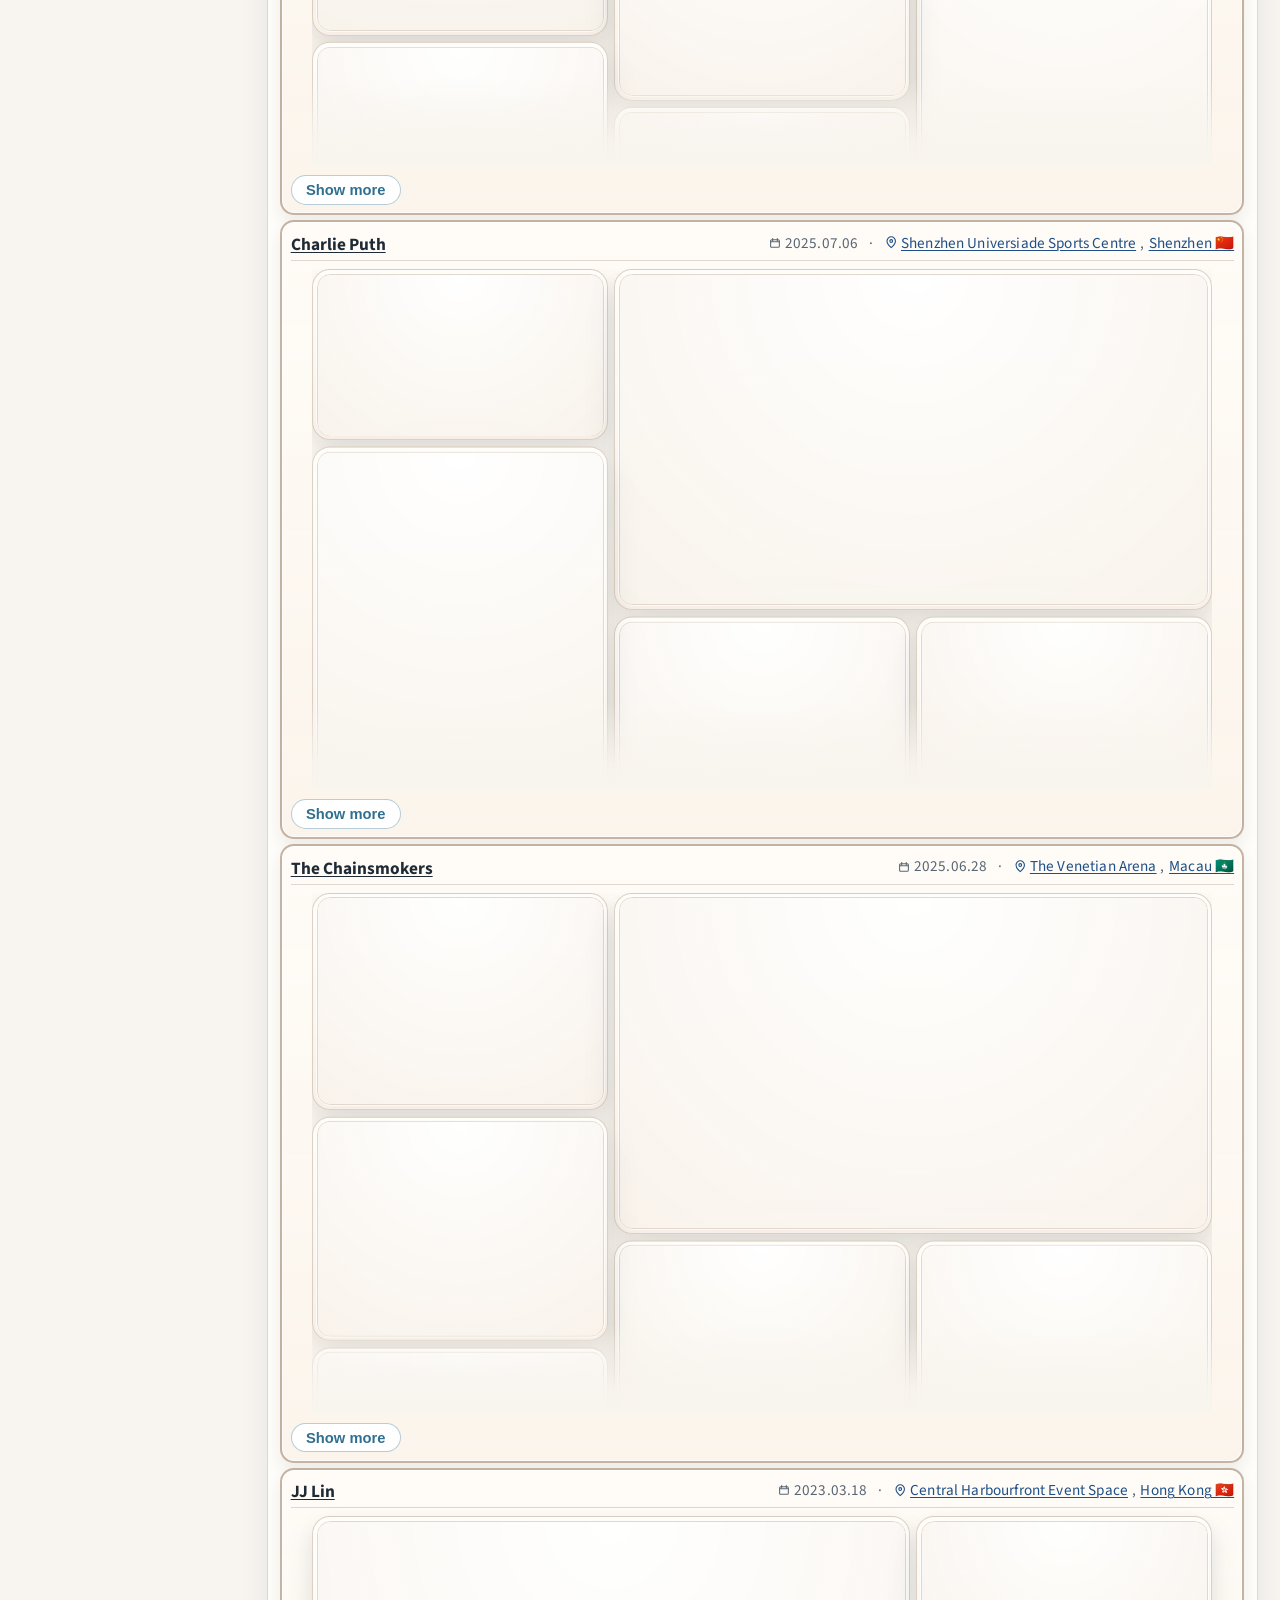
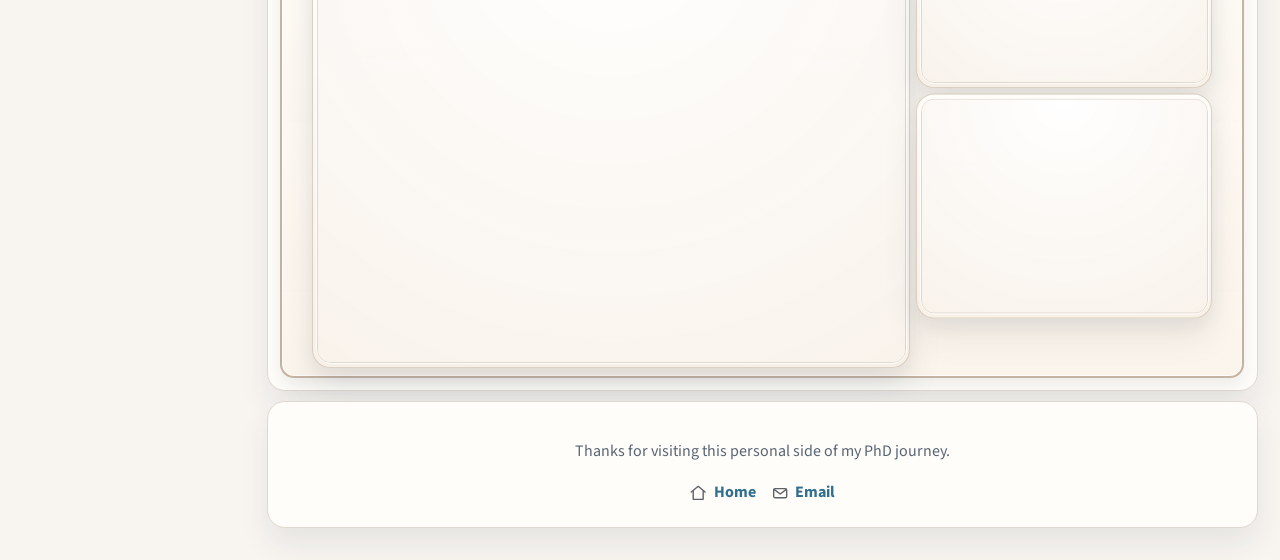
==== commit 8e1ce5df: "Add Silence Wang concert and bilingual life pages" ====
--- a/life.html
+++ b/life.html
@@ -17,6 +17,9 @@
     <link rel="stylesheet" href="./styles.css" />
      <style>
       .lang-toggle-btn {
+        display: inline-flex;
+        align-items: center;
+        gap: 0.4rem;
         position: absolute;
         top: 0.45rem;
         right: 0.45rem;
@@ -95,6 +98,10 @@
       <!-- <a class="sidebar-life-link" href="./index.html">Back to Home ↗</a> -->
     </aside>
     <button class="sidebar-fab" aria-label="Toggle sidebar">☰</button>
+    <button id="lang-toggle" class="lang-toggle-btn" type="button" aria-label="切换为中文">
+      <img src="./assets/logo/google-translate.png" width="22" height="22" alt="" aria-hidden="true" />
+      <span>Eng/中</span>
+    </button>
 
     <main class="page-content">
       <section class="section reveal">
@@ -855,6 +862,126 @@
             </div>
           </section>
 
+          <section class="life-group concert-group">
+            <div class="life-group-head">
+              <h3><a class="performer-link" href="https://en.wikipedia.org/wiki/Silence_Wang" target="_blank" rel="noopener noreferrer">Silence Wang</a>（<a class="performer-link" href="https://baike.baidu.com/item/%E6%B1%AA%E8%8B%8F%E6%B3%B7" target="_blank" rel="noopener noreferrer">汪苏泷</a>）</h3>
+              <p class="life-group-meta">
+                <span class="meta-time">
+                  <span class="meta-time-icon" aria-hidden="true">
+                    <svg viewBox="0 0 24 24" fill="none">
+                      <rect x="4.5" y="6.5" width="15" height="13" rx="2"></rect>
+                      <path d="M8 4.5v4"></path>
+                      <path d="M16 4.5v4"></path>
+                      <path d="M4.5 10h15"></path>
+                    </svg>
+                  </span>
+                  <span>2026.09.06</span>
+                </span>
+                <span class="meta-sep meta-sep-dot">·</span>
+                <a class="meta-link meta-venue-link" href="https://maps.google.com/?q=Kai+Tak+Sports+Park" target="_blank" rel="noopener noreferrer">
+                  <span class="meta-map-icon" aria-hidden="true">
+                    <svg viewBox="0 0 24 24" fill="none">
+                      <path d="M12 21s7-5.6 7-11a7 7 0 10-14 0c0 5.4 7 11 7 11z"></path>
+                      <circle cx="12" cy="10" r="2.3"></circle>
+                    </svg>
+                  </span>
+                  Kai Tak Sports Park
+                </a>
+                <span class="meta-sep meta-sep-comma">,</span>
+                <a class="meta-link meta-location-link" href="https://maps.google.com/?q=Hong+Kong" target="_blank" rel="noopener noreferrer">Hong Kong</a>
+              </p>
+            </div>
+            <div class="life-gallery concert-gallery">
+              <figure class="gallery-card">
+                <button
+                  class="gallery-open"
+                  type="button"
+                  data-lightbox-src="./assets/concert/Silence_wang/WSL_01.jpeg"
+                  data-lightbox-alt="Silence Wang concert moment 01"
+                >
+                  <img loading="lazy" decoding="async" src="./assets/concert/Silence_wang/WSL_01.jpeg" alt="Silence Wang concert moment 01" />
+                </button>
+              </figure>
+
+              <figure class="gallery-card" data-column-lock="1" data-column-span="2">
+                <button
+                  class="gallery-open"
+                  type="button"
+                  data-lightbox-src="./assets/concert/Silence_wang/WSL_05.jpeg"
+                  data-lightbox-alt="Silence Wang concert moment 05"
+                >
+                  <img loading="lazy" decoding="async" src="./assets/concert/Silence_wang/WSL_05.jpeg" alt="Silence Wang concert moment 05" />
+                </button>
+              </figure>
+
+              <figure class="gallery-card" data-column-lock="1">
+                <button
+                  class="gallery-open"
+                  type="button"
+                  data-lightbox-src="./assets/concert/Silence_wang/WSL_02.jpeg"
+                  data-lightbox-alt="Silence Wang concert moment 02"
+                >
+                  <img loading="lazy" decoding="async" src="./assets/concert/Silence_wang/WSL_02.jpeg" alt="Silence Wang concert moment 02" />
+                </button>
+              </figure>
+
+
+
+
+              <figure class="gallery-card" data-column-lock="0">
+                <button
+                  class="gallery-open"
+                  type="button"
+                  data-lightbox-src="./assets/concert/Silence_wang/WSL_07.jpeg"
+                  data-lightbox-alt="Silence Wang concert moment 07"
+                >
+                  <img loading="lazy" decoding="async" src="./assets/concert/Silence_wang/WSL_07.jpeg" alt="Silence Wang concert moment 07" />
+                </button>
+              </figure>
+              <figure class="gallery-card">
+                <button
+                  class="gallery-open"
+                  type="button"
+                  data-lightbox-src="./assets/concert/Silence_wang/WSL_08.jpeg"
+                  data-lightbox-alt="Silence Wang concert moment 08"
+                >
+                  <img loading="lazy" decoding="async" src="./assets/concert/Silence_wang/WSL_08.jpeg" alt="Silence Wang concert moment 08" />
+                </button>
+              </figure>
+              <figure class="gallery-card" data-column-lock="0">
+                <button
+                  class="gallery-open"
+                  type="button"
+                  data-lightbox-src="./assets/concert/Silence_wang/WSL_06.jpeg"
+                  data-lightbox-alt="Silence Wang concert moment 06"
+                >
+                  <img loading="lazy" decoding="async" src="./assets/concert/Silence_wang/WSL_06.jpeg" alt="Silence Wang concert moment 06" />
+                </button>
+              </figure>
+              <figure class="gallery-card" data-column-lock="0">
+                <button
+                  class="gallery-open"
+                  type="button"
+                  data-lightbox-src="./assets/concert/Silence_wang/WSL_04.jpeg"
+                  data-lightbox-alt="Silence Wang concert moment 04"
+                >
+                  <img loading="lazy" decoding="async" src="./assets/concert/Silence_wang/WSL_04.jpeg" alt="Silence Wang concert moment 04" />
+                </button>
+              </figure>
+
+               <figure class="gallery-card" data-column-lock="1" data-column-span="2">
+                <button
+                  class="gallery-open"
+                  type="button"
+                  data-lightbox-src="./assets/concert/Silence_wang/WSL_03.jpeg"
+                  data-lightbox-alt="Silence Wang concert moment 03"
+                >
+                  <img loading="lazy" decoding="async" src="./assets/concert/Silence_wang/WSL_03.jpeg" alt="Silence Wang concert moment 03" />
+                </button>
+              </figure>
+
+            </div>
+          </section>
           <section class="life-group concert-group">
             <div class="life-group-head">
               <h3>G.E.M.</h3>
@@ -1296,6 +1423,7 @@
       </figure>
     </div>
 
+    <script src="./life-language.js"></script>
     <script src="./script.js"></script>
   </body>
 </html>
--- a/styles.css
+++ b/styles.css
@@ -483,6 +483,7 @@
 }
 
 .publication-item {
+  --pub-label-height: 1.45rem;
   display: grid;
   grid-template-columns: clamp(140px, 20vw, 190px) minmax(0, 1fr);
   gap: 0.9rem;
@@ -490,37 +491,89 @@
 }
 
 .pub-thumb-link {
-  display: block;
-  border-radius: 8px;
-  overflow: hidden;
-  border: 1px solid var(--line);
-  transition: transform 0.22s ease, box-shadow 0.22s ease;
-}
-
-.pub-thumb-link:hover {
-  transform: translateY(-3px) scale(1.03);
-  box-shadow: 0 10px 20px rgba(31, 42, 55, 0.16);
+  display: flex;
+  flex-direction: column;
+  align-items: flex-start;
+}
+
+.pub-thumb-badge {
+  --badge-start: #112467;
+  --badge-end: #112467;
+  --badge-border: #0d1d55;
+  --badge-dot: #bfcaef;
+  --badge-ring: rgba(255, 255, 255, 0.18);
+  position: relative;
+  z-index: 1;
+  display: inline-flex;
+  align-items: center;
+  gap: 0.38rem;
+  height: var(--pub-label-height);
+  margin: 0 0 0 0.55rem;
+  padding: 0 0.68rem;
+  border: 1px solid var(--badge-border);
+  border-bottom-width: 1px;
+  border-radius: 7px 7px 0 0;
+  background: linear-gradient(110deg, var(--badge-start), var(--badge-end));
+  color: #fff;
+  font-size: 0.7rem;
+  font-weight: 700;
+  line-height: 1;
+  letter-spacing: 0.045em;
+  box-sizing: border-box;
+  text-shadow: 0 1px 1px rgba(20, 38, 50, 0.22);
+  box-shadow: 0 -3px 10px rgba(31, 42, 55, 0.1);
+}
+
+.pub-thumb-badge::before {
+  content: "";
+  width: 0.34rem;
+  height: 0.34rem;
+  flex: 0 0 auto;
+  border-radius: 50%;
+  background: var(--badge-dot);
+  box-shadow: 0 0 0 2px var(--badge-ring);
+}
+
+.pub-thumb-badge-preprint {
+  --badge-start: #51596f;
+  --badge-end: #70778d;
+  --badge-border: rgba(69, 75, 96, 0.46);
+  --badge-dot: #efd889;
+  --badge-ring: rgba(255, 255, 255, 0.17);
 }
 
 .pub-thumb {
   width: 100%;
   /* aspect-ratio: 16 / 10; */
   object-fit: cover;
-  border: 0;
-  border-radius: 0;
+  border: 1px solid var(--line);
+  border-radius: 6px;
   background: #fff;
   display: block;
+  box-shadow: 0 3px 10px rgba(31, 42, 55, 0.08);
 }
 
 .pub-body {
   min-width: 0;
   /* 向右移动 */
+  padding-top: var(--pub-label-height);
   padding-right: 0.25rem;
 }
 
 .pub-title {
   margin: 0;
   font-weight: 700;
+}
+
+.pub-title a {
+  color: inherit;
+  text-decoration: none;
+}
+
+.pub-title a:hover {
+  color: var(--primary);
+  text-decoration: underline;
+  text-underline-offset: 0.14em;
 }
 
 .pub-meta {
@@ -534,6 +587,19 @@
   font-size: 0.95rem;
   /* # 字体倾斜 */
   font-style: italic;
+}
+
+.pub-tag {
+  display: inline-flex;
+  align-items: center;
+  margin-right: 0.35rem;
+  padding: 0.02rem 0.28rem;
+  border-radius: 4px;
+  background: rgba(69, 82, 96, 0.08);
+  color: #66717d;
+  font-size: 0.82rem;
+  font-style: normal;
+  font-weight: 600;
 }
 
 .pub-venue a {
@@ -625,6 +691,24 @@
   font-size: 0.82rem;
 }
 
+.scholar-button {
+  width: fit-content;
+  display: inline-flex;
+  align-items: center;
+  gap: 0.35rem;
+  margin-top: 0.75rem;
+  color: var(--primary);
+  text-decoration: none;
+  font-weight: 700;
+}
+
+.scholar-button:hover {
+  color: #3d89af;
+  text-decoration: underline;
+  text-decoration-thickness: 1.5px;
+  text-underline-offset: 2px;
+}
+
 .publication-hero-intro {
   margin: 0 0 0.95rem;
   max-width: 760px;
@@ -703,6 +787,10 @@
 
   .pub-thumb-link {
     max-width: 280px;
+  }
+
+  .pub-body {
+    padding-top: 0;
   }
 }
 
